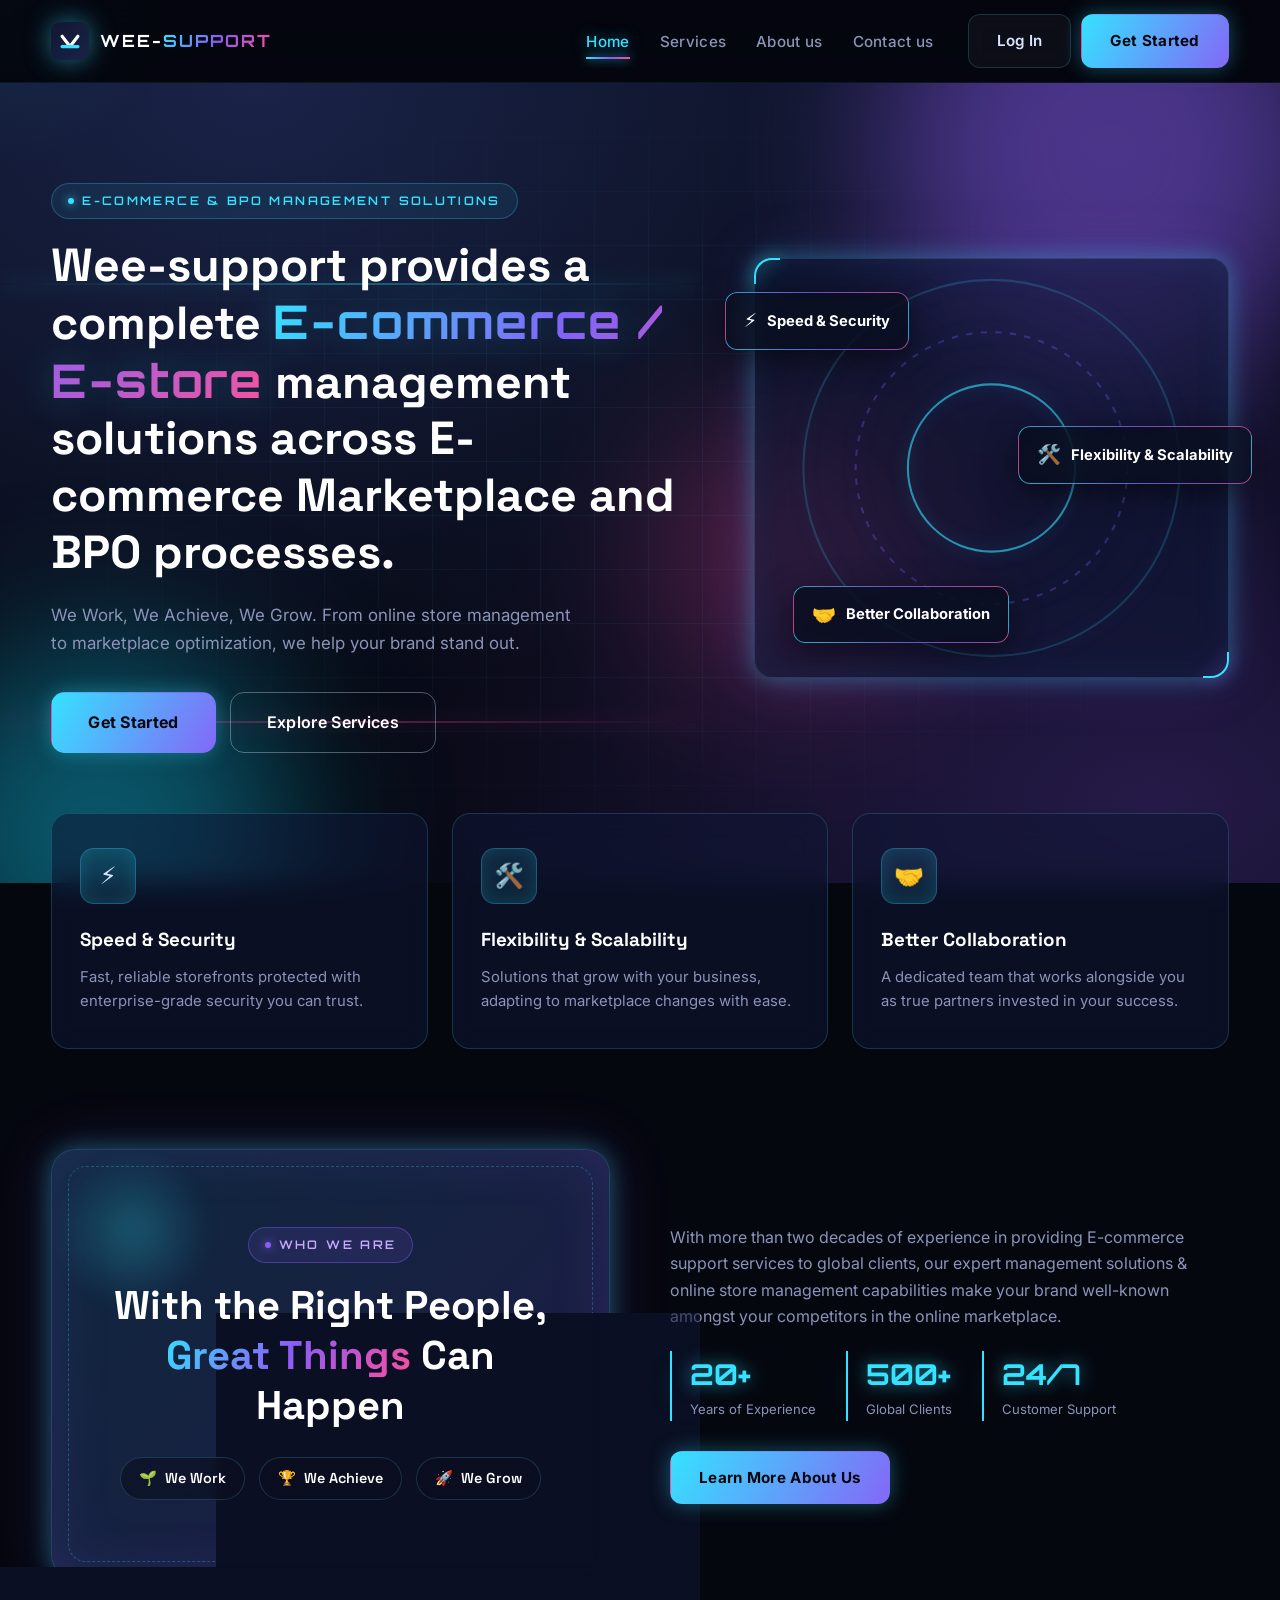
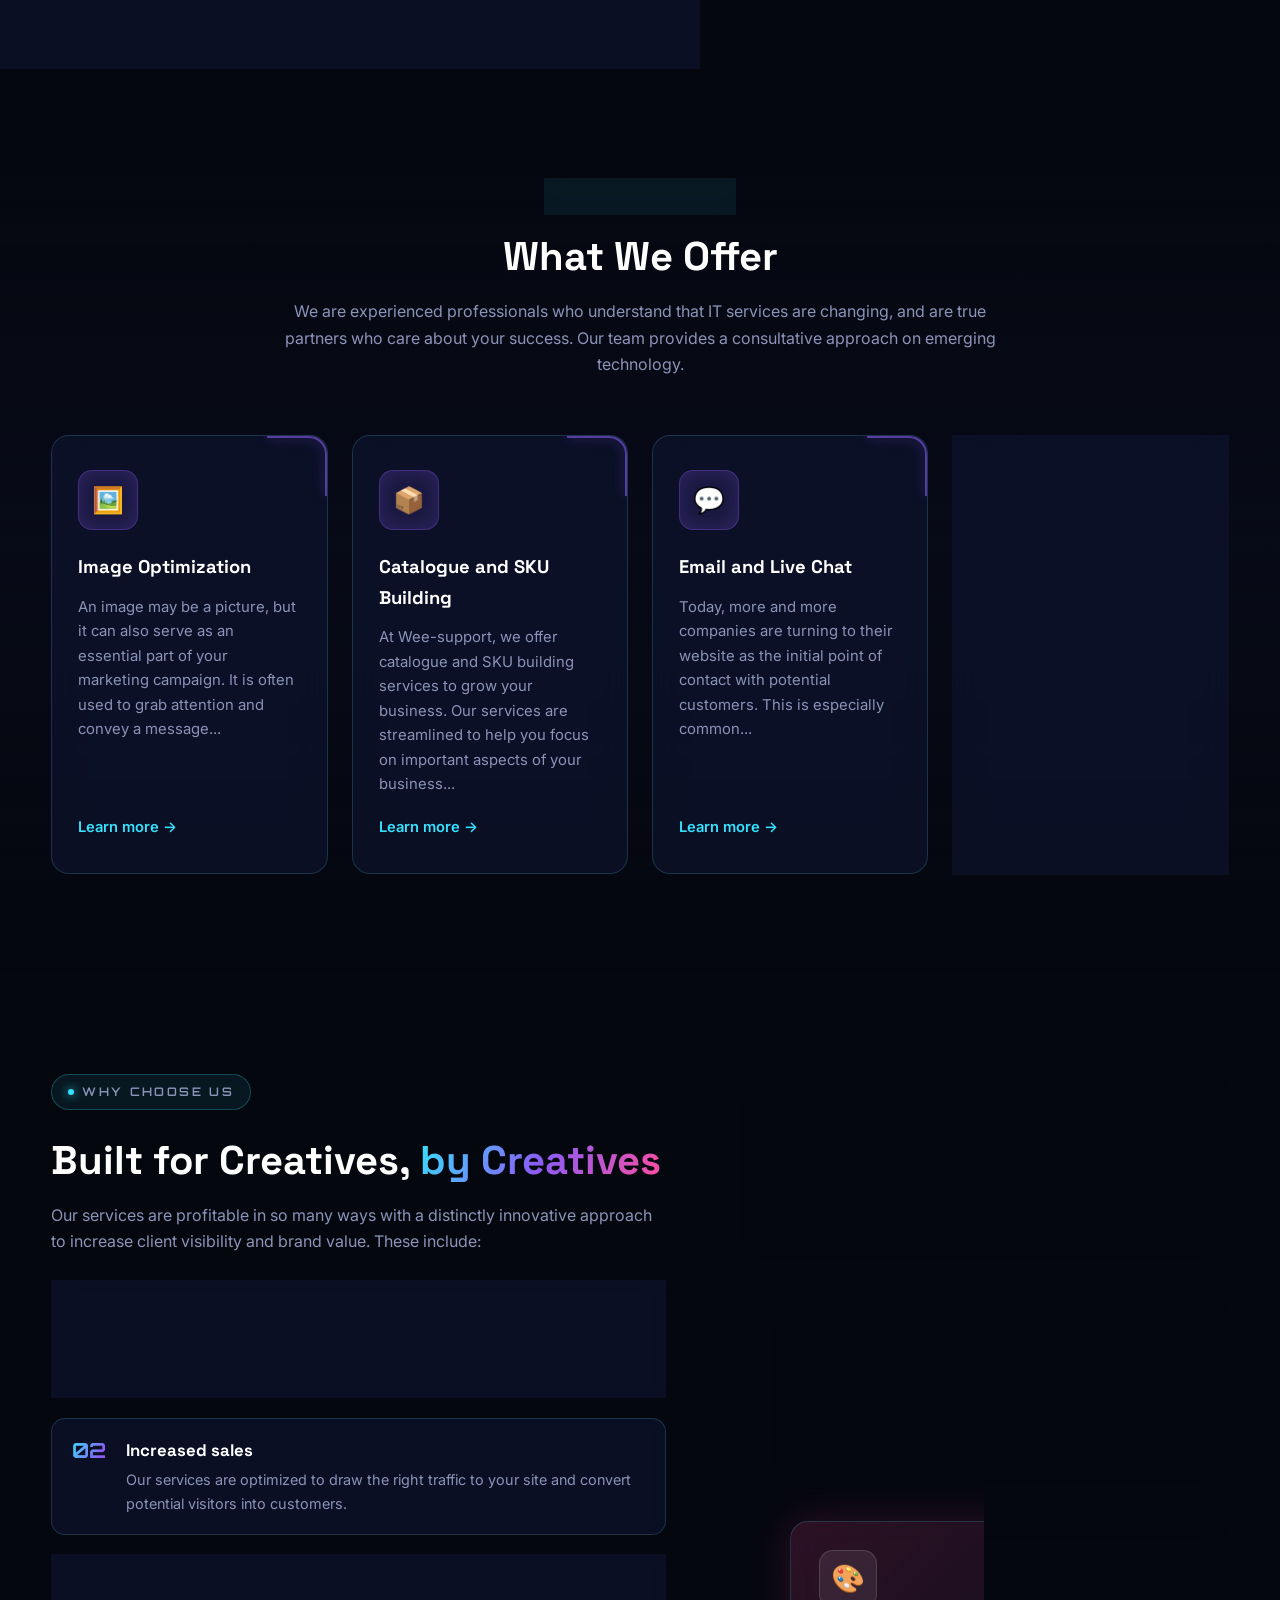
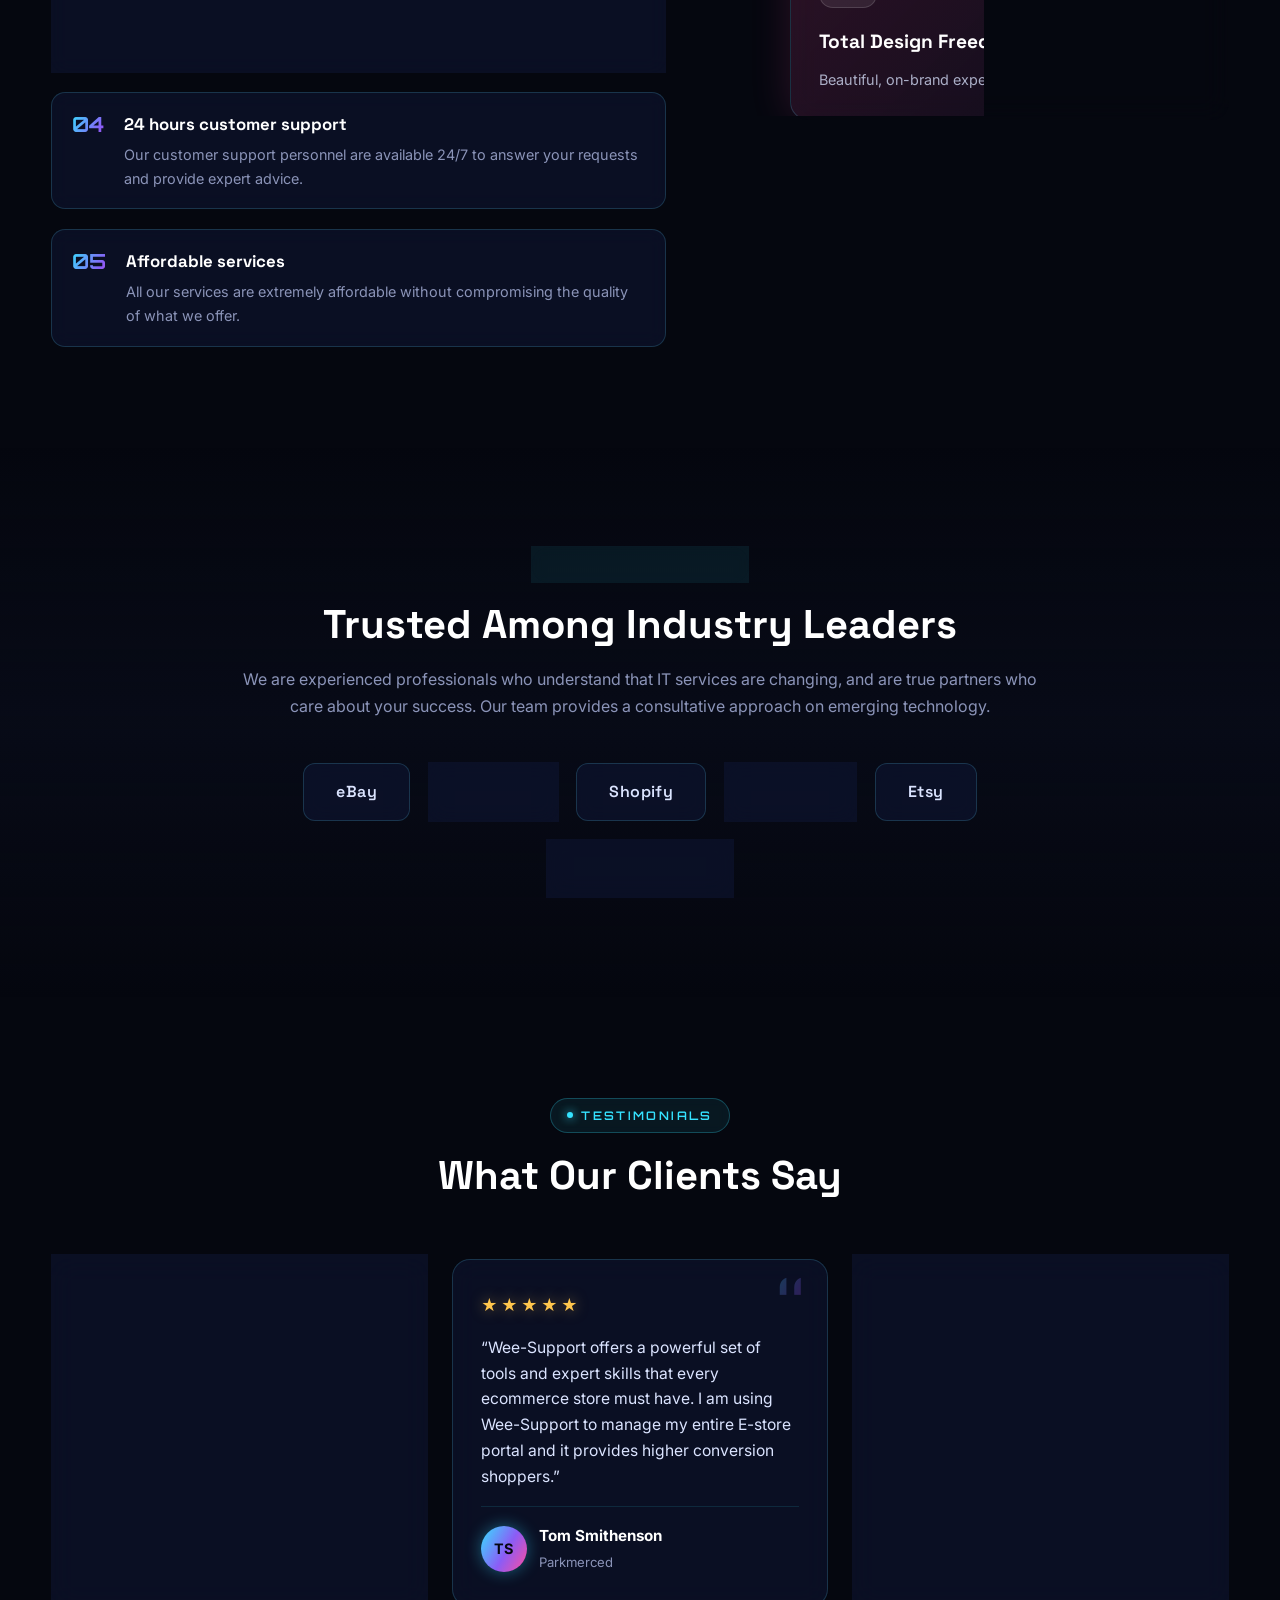
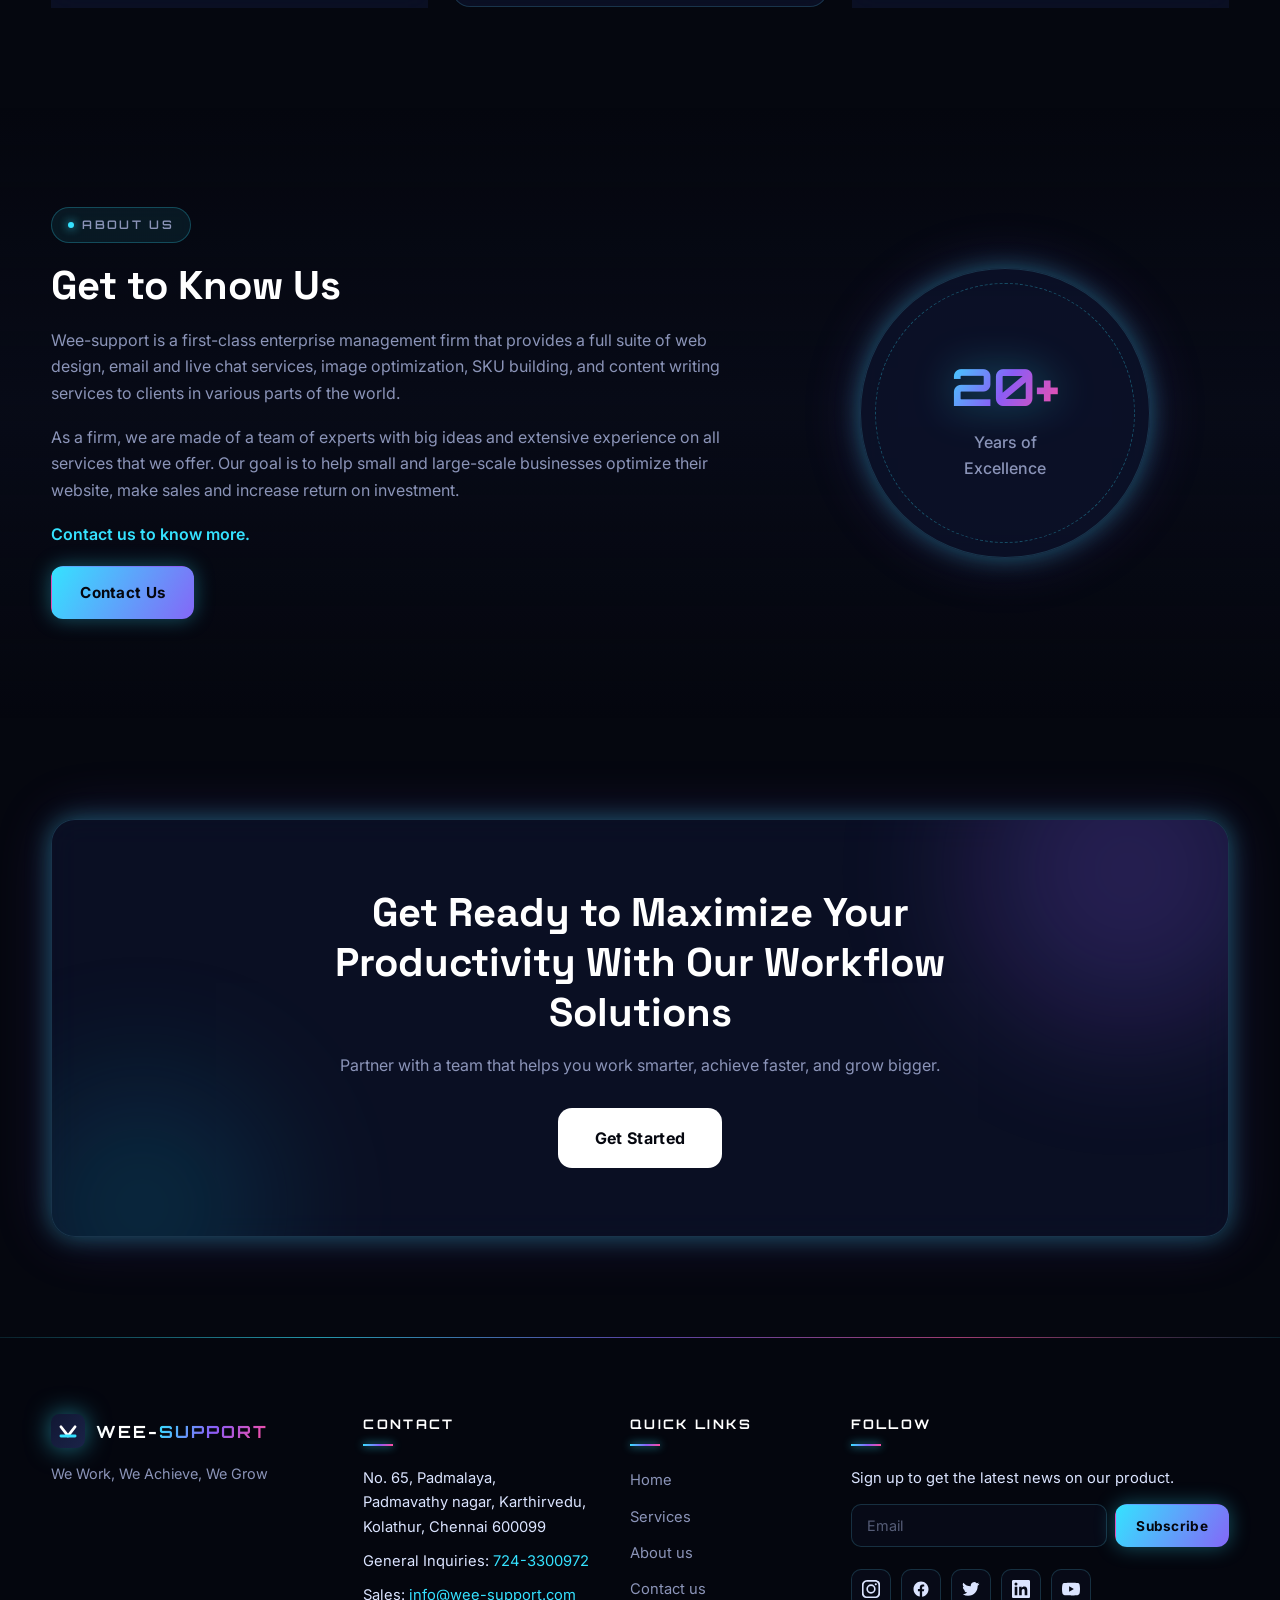
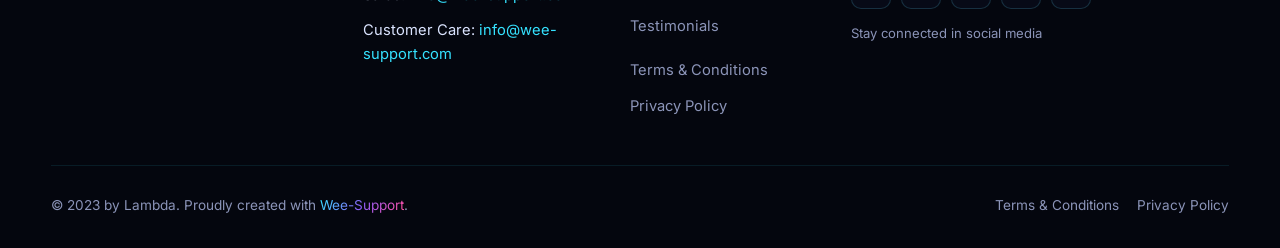
==== index.html @ b50bdb64 "feat: add futuristic WEE-SUPPORT website - Single-page site with hero, services, testimonials, and f" ====
<!DOCTYPE html>
<html lang="en">
<head>
  <meta charset="UTF-8">
  <meta name="viewport" content="width=device-width, initial-scale=1.0">
  <meta name="description" content="WEE-SUPPORT provides complete E-commerce and E-store management solutions across E-commerce Marketplace and BPO processes. We Work, We Achieve, We Grow.">
  <title>WEE-SUPPORT | We Work, We Achieve, We Grow</title>
  <link rel="preconnect" href="https://fonts.googleapis.com">
  <link rel="preconnect" href="https://fonts.gstatic.com" crossorigin>
  <link href="https://fonts.googleapis.com/css2?family=Inter:wght@400;500;600;700&family=Orbitron:wght@500;600;700;800&family=Space+Grotesk:wght@400;500;600;700&display=swap" rel="stylesheet">
  <link rel="stylesheet" href="css/styles.css">
</head>
<body>

  <!-- Skip to main content -->
  <a class="skip-link" href="#main-content">Skip to Main Content</a>

  <!-- Header -->
  <header class="header" id="header">
    <div class="container nav-wrap">
      <a href="#home" class="brand" aria-label="WEE-SUPPORT home">
        <svg class="brand-mark" width="38" height="38" viewBox="0 0 48 48" fill="none" xmlns="http://www.w3.org/2000/svg" aria-hidden="true">
          <rect width="48" height="48" rx="12" fill="url(#brandGrad)"/>
          <path d="M14 18l10 13 10-13" stroke="#ffffff" stroke-width="4" stroke-linecap="round" stroke-linejoin="round"/>
              <path d="M14 31h20" stroke="#35e2ff" stroke-width="4" stroke-linecap="round"/>
              <defs>
                <linearGradient id="brandGrad" x1="0" y1="0" x2="48" y2="48" gradientUnits="userSpaceOnUse">
                  <stop stop-color="#111733"/>
                  <stop offset="1" stop-color="#1a2348"/>
                </linearGradient>
              </defs>
        </svg>
        <span class="brand-text">WEE-<span>SUPPORT</span></span>
      </a>

      <nav class="nav" id="nav" aria-label="Primary">
        <ul class="nav-list">
          <li><a href="#home" class="nav-link active">Home</a></li>
          <li><a href="#services" class="nav-link">Services</a></li>
          <li><a href="#about" class="nav-link">About us</a></li>
          <li><a href="#contact" class="nav-link">Contact us</a></li>
        </ul>
        <div class="nav-cta">
          <a href="#" class="btn btn-ghost">Log In</a>
          <a href="#contact" class="btn btn-primary">Get Started</a>
        </div>
      </nav>

      <button class="nav-toggle" id="navToggle" aria-label="Open menu" aria-expanded="false" aria-controls="nav">
        <span></span><span></span><span></span>
      </button>
    </div>
  </header>

  <main id="main-content">

    <!-- Hero -->
    <section class="hero" id="home">
      <div class="hero-bg" aria-hidden="true">
        <div class="cyber-grid"></div>
        <span class="blob blob-1"></span>
        <span class="blob blob-2"></span>
        <span class="blob blob-3"></span>
        <span class="grid-glow grid-glow-1"></span>
        <span class="grid-glow grid-glow-2"></span>
      </div>
      <div class="container hero-inner">
        <div class="hero-copy">
          <p class="eyebrow">E-Commerce &amp; BPO Management Solutions</p>
          <h1 class="hero-title">
            Wee-support provides a complete
            <span class="accent">E-commerce / E-store</span> management solutions
            across E-commerce Marketplace and BPO processes.
          </h1>
          <p class="hero-sub">
            We Work, We Achieve, We Grow. From online store management to marketplace
            optimization, we help your brand stand out.
          </p>
          <div class="hero-actions">
            <a href="#contact" class="btn btn-primary btn-lg">Get Started</a>
            <a href="#services" class="btn btn-outline btn-lg">Explore Services</a>
          </div>
        </div>

        <div class="hero-card" aria-hidden="true">
          <div class="stat stat-1">
            <span class="stat-icon">⚡</span>
            <strong>Speed &amp; Security</strong>
          </div>
          <div class="stat stat-2">
            <span class="stat-icon">🛠️</span>
            <strong>Flexibility &amp; Scalability</strong>
          </div>
          <div class="stat stat-3">
            <span class="stat-icon">🤝</span>
            <strong>Better Collaboration</strong>
          </div>
          <svg class="hero-rings" viewBox="0 0 400 400" fill="none" xmlns="http://www.w3.org/2000/svg">
            <circle cx="200" cy="200" r="180" stroke="#35e2ff" stroke-opacity="0.18" stroke-width="2"/>
            <circle cx="200" cy="200" r="130" stroke="#8b5cf6" stroke-opacity="0.3" stroke-width="2" stroke-dasharray="6 8"/>
            <circle cx="200" cy="200" r="80" stroke="#35e2ff" stroke-opacity="0.6" stroke-width="2"/>
          </svg>
        </div>
      </div>
    </section>

    <!-- Features strip -->
    <section class="features" id="features">
      <div class="container features-grid">
        <article class="feature-card">
          <div class="feature-icon">⚡</div>
          <h3>Speed &amp; Security</h3>
          <p>Fast, reliable storefronts protected with enterprise-grade security you can trust.</p>
        </article>
        <article class="feature-card">
          <div class="feature-icon">🛠️</div>
          <h3>Flexibility &amp; Scalability</h3>
          <p>Solutions that grow with your business, adapting to marketplace changes with ease.</p>
        </article>
        <article class="feature-card">
          <div class="feature-icon">🤝</div>
          <h3>Better Collaboration</h3>
          <p>A dedicated team that works alongside you as true partners invested in your success.</p>
        </article>
      </div>
    </section>

    <!-- About / We Work -->
    <section class="about section" id="about">
      <div class="container about-inner">
        <div class="about-visual">
          <div class="about-shape"></div>
          <div class="about-tagline">
            <p class="eyebrow eyebrow-light">Who We Are</p>
            <h2>With the Right People, <span class="accent">Great Things</span> Can Happen</h2>
            <ul class="tag-list">
              <li><span>🌱</span> We Work</li>
              <li><span>🏆</span> We Achieve</li>
              <li><span>🚀</span> We Grow</li>
            </ul>
          </div>
        </div>
        <div class="about-copy">
          <p>
            With more than two decades of experience in providing E-commerce support services to
            global clients, our expert management solutions &amp; online store management
            capabilities make your brand well-known amongst your competitors in the online
            marketplace.
          </p>
          <div class="about-metrics">
            <div class="metric">
              <strong>20+</strong>
              <span>Years of Experience</span>
            </div>
            <div class="metric">
              <strong>500+</strong>
              <span>Global Clients</span>
            </div>
            <div class="metric">
              <strong>24/7</strong>
              <span>Customer Support</span>
            </div>
          </div>
          <a href="#services" class="btn btn-primary">Learn More About Us</a>
        </div>
      </div>
    </section>

    <!-- Services -->
    <section class="services section section-alt" id="services">
      <div class="container">
        <div class="section-head">
          <p class="eyebrow">Our Expertise</p>
          <h2>What We Offer</h2>
          <p class="section-sub">
            We are experienced professionals who understand that IT services are changing, and are
            true partners who care about your success. Our team provides a consultative approach on
            emerging technology.
          </p>
        </div>

        <div class="services-grid">
          <article class="service-card">
            <div class="service-icon">🖼️</div>
            <h3>Image Optimization</h3>
            <p>
              An image may be a picture, but it can also serve as an essential part of your
              marketing campaign. It is often used to grab attention and convey a message...
            </p>
            <a href="#contact" class="service-link">Learn more →</a>
          </article>

          <article class="service-card">
            <div class="service-icon">📦</div>
            <h3>Catalogue and SKU Building</h3>
            <p>
              At Wee-support, we offer catalogue and SKU building services to grow your business.
              Our services are streamlined to help you focus on important aspects of your business...
            </p>
            <a href="#contact" class="service-link">Learn more →</a>
          </article>

          <article class="service-card">
            <div class="service-icon">💬</div>
            <h3>Email and Live Chat</h3>
            <p>
              Today, more and more companies are turning to their website as the initial point of
              contact with potential customers. This is especially common...
            </p>
            <a href="#contact" class="service-link">Learn more →</a>
          </article>

          <article class="service-card">
            <div class="service-icon">📱</div>
            <h3>Mobile App Development</h3>
            <p>
              We are a leading Android/iOS app development company with a unique portfolio. Our team
              of experts uses the latest tools and technologies to build the industry-best mobile apps.
            </p>
            <a href="#contact" class="service-link">Learn more →</a>
          </article>
        </div>
      </div>
    </section>

    <!-- Creatives / benefits -->
    <section class="creatives section" id="benefits">
      <div class="container creatives-inner">
        <div class="creatives-copy">
          <p class="eyebrow">Why Choose Us</p>
          <h2>Built for Creatives, <span class="accent">by Creatives</span></h2>
          <p>
            Our services are profitable in so many ways with a distinctly innovative approach to
            increase client visibility and brand value. These include:
          </p>
          <ul class="benefit-list">
            <li>
              <span class="benefit-num">01</span>
              <div>
                <h4>Expert ideas</h4>
                <p>Our global team of experts works with you to deliver a scalable result that grows your business.</p>
              </div>
            </li>
            <li>
              <span class="benefit-num">02</span>
              <div>
                <h4>Increased sales</h4>
                <p>Our services are optimized to draw the right traffic to your site and convert potential visitors into customers.</p>
              </div>
            </li>
            <li>
              <span class="benefit-num">03</span>
              <div>
                <h4>Fast result</h4>
                <p>Our teams deliver fast results and excellent delivery just in time. You are assured of zero downtime.</p>
              </div>
            </li>
            <li>
              <span class="benefit-num">04</span>
              <div>
                <h4>24 hours customer support</h4>
                <p>Our customer support personnel are available 24/7 to answer your requests and provide expert advice.</p>
              </div>
            </li>
            <li>
              <span class="benefit-num">05</span>
              <div>
                <h4>Affordable services</h4>
                <p>All our services are extremely affordable without compromising the quality of what we offer.</p>
              </div>
            </li>
          </ul>
        </div>

        <div class="creatives-cards">
          <div class="mini-card mini-card-1">
            <span class="mini-icon">🧰</span>
            <h4>All-In-One Toolkit</h4>
            <p>Everything you need to run a successful store.</p>
          </div>
          <div class="mini-card mini-card-2">
            <span class="mini-icon">🔗</span>
            <h4>Integrated File Sharing</h4>
            <p>Seamless collaboration across your teams.</p>
          </div>
          <div class="mini-card mini-card-3">
            <span class="mini-icon">🎨</span>
            <h4>Total Design Freedom</h4>
            <p>Beautiful, on-brand experiences that convert.</p>
          </div>
        </div>
      </div>
    </section>

    <!-- Trusted -->
    <section class="trusted section section-alt">
      <div class="container trusted-inner">
        <p class="eyebrow">Our Credentials</p>
        <h2>Trusted Among Industry Leaders</h2>
        <p>
          We are experienced professionals who understand that IT services are changing, and are
          true partners who care about your success. Our team provides a consultative approach on
          emerging technology.
        </p>
        <div class="logo-strip" aria-label="Trusted by industry leaders">
          <span>eBay</span>
          <span>Amazon</span>
          <span>Shopify</span>
          <span>Walmart</span>
          <span>Etsy</span>
          <span>WooCommerce</span>
        </div>
      </div>
    </section>

    <!-- Testimonials -->
    <section class="testimonials section" id="testimonials">
      <div class="container">
        <div class="section-head">
          <p class="eyebrow">Testimonials</p>
          <h2>What Our Clients Say</h2>
        </div>
        <div class="testimonial-grid">
          <figure class="testimonial-card">
            <div class="stars" aria-label="5 out of 5 stars">★★★★★</div>
            <blockquote>
              “I didn't even know where to start as far as catalogues management and how to reach
              people. Wee-Support really made this part so easy and effective, thank you!”
            </blockquote>
            <figcaption>
              <span class="avatar">DM</span>
              <div>
                <strong>Deena Marcus</strong>
                <span>Mission Bay</span>
              </div>
            </figcaption>
          </figure>

          <figure class="testimonial-card">
            <div class="stars" aria-label="5 out of 5 stars">★★★★★</div>
            <blockquote>
              “Wee-Support offers a powerful set of tools and expert skills that every ecommerce
              store must have. I am using Wee-Support to manage my entire E-store portal and it
              provides higher conversion shoppers.”
            </blockquote>
            <figcaption>
              <span class="avatar">TS</span>
              <div>
                <strong>Tom Smithenson</strong>
                <span>Parkmerced</span>
              </div>
            </figcaption>
          </figure>

          <figure class="testimonial-card">
            <div class="stars" aria-label="5 out of 5 stars">★★★★★</div>
            <blockquote>
              “It's so easy to get started with Wee-Support. Their customer service team is super
              service minded and ready to help you with implementation.”
            </blockquote>
            <figcaption>
              <span class="avatar">TG</span>
              <div>
                <strong>Tilly Green</strong>
                <span>Hayes Valley</span>
              </div>
            </figcaption>
          </figure>
        </div>
      </div>
    </section>

    <!-- Get to know us -->
    <section class="know section section-alt" id="know">
      <div class="container know-inner">
        <div class="know-copy">
          <p class="eyebrow">About Us</p>
          <h2>Get to Know Us</h2>
          <p>
            Wee-support is a first-class enterprise management firm that provides a full suite of
            web design, email and live chat services, image optimization, SKU building, and content
            writing services to clients in various parts of the world.
          </p>
          <p>
            As a firm, we are made of a team of experts with big ideas and extensive experience on
            all services that we offer. Our goal is to help small and large-scale businesses
            optimize their website, make sales and increase return on investment.
          </p>
          <p class="cta-line">Contact us to know more.</p>
          <a href="#contact" class="btn btn-primary">Contact Us</a>
        </div>
        <div class="know-badge">
          <div class="know-ring">
            <strong>20+</strong>
            <span>Years of<br>Excellence</span>
          </div>
        </div>
      </div>
    </section>

    <!-- CTA -->
    <section class="cta section">
      <div class="container cta-box">
        <h2>Get Ready to Maximize Your Productivity With Our Workflow Solutions</h2>
        <p>Partner with a team that helps you work smarter, achieve faster, and grow bigger.</p>
        <a href="#contact" class="btn btn-light btn-lg">Get Started</a>
      </div>
    </section>

  </main>

  <!-- Footer -->
  <footer class="footer" id="contact">
    <div class="container">
      <div class="footer-top">
        <div class="footer-brand">
          <a href="#home" class="brand brand-footer" aria-label="WEE-SUPPORT home">
            <svg class="brand-mark" width="34" height="34" viewBox="0 0 48 48" fill="none" xmlns="http://www.w3.org/2000/svg" aria-hidden="true">
              <rect width="48" height="48" rx="12" fill="url(#brandGradF)"/>
              <path d="M14 18l10 13 10-13" stroke="#ffffff" stroke-width="4" stroke-linecap="round" stroke-linejoin="round"/>
              <path d="M14 31h20" stroke="#35e2ff" stroke-width="4" stroke-linecap="round"/>
              <defs>
                <linearGradient id="brandGradF" x1="0" y1="0" x2="48" y2="48" gradientUnits="userSpaceOnUse">
                  <stop stop-color="#111733"/>
                  <stop offset="1" stop-color="#1a2348"/>
                </linearGradient>
              </defs>
            </svg>
            <span class="brand-text">WEE-<span>SUPPORT</span></span>
          </a>
          <p class="footer-tagline">We Work, We Achieve, We Grow</p>
        </div>

        <div class="footer-col">
          <h4>Contact</h4>
          <address>
            <p>No. 65, Padmalaya,<br>Padmavathy nagar, Karthirvedu,<br>Kolathur, Chennai 600099</p>
            <p>General Inquiries: <a href="tel:+917243300972">724-3300972</a></p>
            <p>Sales: <a href="mailto:info@wee-support.com">info@wee-support.com</a></p>
            <p>Customer Care: <a href="mailto:info@wee-support.com">info@wee-support.com</a></p>
          </address>
        </div>

        <div class="footer-col">
          <h4>Quick Links</h4>
          <ul class="footer-links">
            <li><a href="#home">Home</a></li>
            <li><a href="#services">Services</a></li>
            <li><a href="#about">About us</a></li>
            <li><a href="#contact">Contact us</a></li>
            <li><a href="#testimonials">Testimonials</a></li>
          </ul>
          <ul class="footer-links footer-links-second">
            <li><a href="#">Terms &amp; Conditions</a></li>
            <li><a href="#">Privacy Policy</a></li>
          </ul>
        </div>

        <div class="footer-col footer-newsletter">
          <h4>Follow</h4>
          <p class="newsletter-title">Sign up to get the latest news on our product.</p>
          <form class="newsletter-form" id="newsletterForm">
            <label class="sr-only" for="newsletterEmail">Email address</label>
            <input type="email" id="newsletterEmail" name="email" placeholder="Email" required>
            <button type="submit" class="btn btn-primary btn-sm">Subscribe</button>
          </form>
          <div class="socials">
            <a href="#" aria-label="Instagram">
              <svg viewBox="0 0 24 24" width="18" height="18" fill="currentColor" aria-hidden="true"><path d="M12 2.2c3.2 0 3.6 0 4.9.1 1.2.1 1.8.2 2.2.4.6.2 1 .5 1.4.9.4.4.7.8.9 1.4.2.4.4 1 .4 2.2.1 1.3.1 1.7.1 4.9s0 3.6-.1 4.9c-.1 1.2-.2 1.8-.4 2.2-.2.6-.5 1-.9 1.4-.4.4-.8.7-1.4.9-.4.2-1 .4-2.2.4-1.3.1-1.7.1-4.9.1s-3.6 0-4.9-.1c-1.2-.1-1.8-.2-2.2-.4-.6-.2-1-.5-1.4-.9-.4-.4-.7-.8-.9-1.4-.2-.4-.4-1-.4-2.2-.1-1.3-.1-1.7-.1-4.9s0-3.6.1-4.9c.1-1.2.2-1.8.4-2.2.2-.6.5-1 .9-1.4.4-.4.8-.7 1.4-.9.4-.2 1-.4 2.2-.4 1.3-.1 1.7-.1 4.9-.1M12 0C8.7 0 8.3 0 7 .1 5.7.2 4.8.4 4 .7c-.9.3-1.6.8-2.3 1.5C1 2.9.5 3.6.2 4.5c-.3.8-.5 1.7-.6 3C-.5 8.3-.5 8.7-.5 12s0 3.7.1 5c.1 1.3.3 2.2.6 3 .3.9.8 1.6 1.5 2.3.7.7 1.4 1.2 2.3 1.5.8.3 1.7.5 3 .6 1.3.1 1.7.1 5 .1s3.7 0 5-.1c1.3-.1 2.2-.3 3-.6.9-.3 1.6-.8 2.3-1.5.7-.7 1.2-1.4 1.5-2.3.3-.8.5-1.7.6-3 .1-1.3.1-1.7.1-5s0-3.7-.1-5c-.1-1.3-.3-2.2-.6-3-.3-.9-.8-1.6-1.5-2.3C21.1 1 20.4.5 19.5.2c-.8-.3-1.7-.5-3-.6C15.3-.1 14.9 0 12 0zm0 5.8a6.2 6.2 0 1 0 0 12.4 6.2 6.2 0 0 0 0-12.4zM12 16a4 4 0 1 1 0-8 4 4 0 0 1 0 8zm6.4-11.8a1.4 1.4 0 1 0 0 2.9 1.4 1.4 0 0 0 0-2.9z"/></svg>
            </a>
            <a href="#" aria-label="Facebook">
              <svg viewBox="0 0 24 24" width="18" height="18" fill="currentColor" aria-hidden="true"><path d="M22 12.1C22 6.4 17.5 1.9 12 1.9S2 6.4 2 12.1c0 5.1 3.7 9.3 8.4 10v-7.1H7.9v-2.9h2.5V10c0-2.5 1.5-3.9 3.7-3.9 1.1 0 2.2.2 2.2.2v2.4h-1.2c-1.2 0-1.6.8-1.6 1.6v1.9h2.8l-.5 2.9h-2.3v7.1c4.8-.7 8.5-4.9 8.5-10z"/></svg>
            </a>
            <a href="#" aria-label="Twitter">
              <svg viewBox="0 0 24 24" width="18" height="18" fill="currentColor" aria-hidden="true"><path d="M23 4.9c-.8.4-1.7.6-2.6.8a4.5 4.5 0 0 0 2-2.5c-.9.5-1.8.9-2.9 1.1a4.5 4.5 0 0 0-7.7 4.1A12.8 12.8 0 0 1 1.8 3.7a4.5 4.5 0 0 0 1.4 6 4.5 4.5 0 0 1-2-.6v.1a4.5 4.5 0 0 0 3.6 4.4 4.5 4.5 0 0 1-2 .1 4.5 4.5 0 0 0 4.2 3.1A9 9 0 0 1 1.2 19a12.7 12.7 0 0 0 6.9 2c8.3 0 12.8-6.8 12.8-12.8v-.6c.9-.6 1.6-1.4 2.1-2.3z"/></svg>
            </a>
            <a href="#" aria-label="LinkedIn">
              <svg viewBox="0 0 24 24" width="18" height="18" fill="currentColor" aria-hidden="true"><path d="M20.4 20.4h-3.5v-5.5c0-1.3 0-3-1.8-3s-2.1 1.4-2.1 2.9v5.6H9.5V9h3.4v1.6h.1c.5-.9 1.6-1.8 3.3-1.8 3.5 0 4.1 2.3 4.1 5.3v6.3zM5.3 7.4a2 2 0 1 1 0-4 2 2 0 0 1 0 4zM7.1 20.4H3.6V9h3.5v11.4zM22.2 0H1.8C.8 0 0 .8 0 1.8v20.4c0 1 .8 1.8 1.8 1.8h20.4c1 0 1.8-.8 1.8-1.8V1.8c0-1-.8-1.8-1.8-1.8z"/></svg>
            </a>
            <a href="#" aria-label="YouTube">
              <svg viewBox="0 0 24 24" width="18" height="18" fill="currentColor" aria-hidden="true"><path d="M23.5 6.2a3 3 0 0 0-2.1-2.1C19.5 3.5 12 3.5 12 3.5s-7.5 0-9.4.6A3 3 0 0 0 .5 6.2 31.3 31.3 0 0 0 0 12c0 1.9.2 3.9.5 5.8a3 3 0 0 0 2.1 2.1c1.9.6 9.4.6 9.4.6s7.5 0 9.4-.6a3 3 0 0 0 2.1-2.1c.3-1.9.5-3.9.5-5.8s-.2-3.9-.5-5.8zM9.5 15.6V8.4l6.3 3.6-6.3 3.6z"/></svg>
            </a>
          </div>
          <p class="social-note">Stay connected in social media</p>
        </div>
      </div>

      <div class="footer-bottom">
        <p>© 2023 by Lambda. Proudly created with <span>Wee-Support</span>.</p>
        <ul class="legal">
          <li><a href="#">Terms &amp; Conditions</a></li>
          <li><a href="#">Privacy Policy</a></li>
        </ul>
      </div>
    </div>
  </footer>

  <script src="js/main.js"></script>
</body>
</html>
---- css/styles.css ----
:root {
  --bg-900: #05070f;
  --bg-800: #0a0e1e;
  --bg-700: #111733;
  --bg-600: #1a2348;
  --glass: rgba(16, 23, 53, 0.55);
  --glass-border: rgba(96, 220, 255, 0.18);
  --cyan: #35e2ff;
  --cyan-dim: #0ea5c4;
  --violet: #8b5cf6;
  --magenta: #ff4d9e;
  --gold: #ffc64d;
  --text: #dbe4ff;
  --muted: #8b94b8;
  --white: #ffffff;
  --radius: 18px;
  --font-body: "Inter", system-ui, sans-serif;
  --font-display: "Space Grotesk", "Inter", sans-serif;
  --font-tech: "Orbitron", "Space Grotesk", sans-serif;
  --grad-neon: linear-gradient(120deg, var(--cyan) 0%, var(--violet) 55%, var(--magenta) 100%);
  --grad-text: linear-gradient(120deg, var(--cyan), var(--violet), var(--magenta));
  --shadow-glow: 0 0 24px rgba(53, 226, 255, 0.35), 0 0 60px rgba(139, 92, 246, 0.18);
}

*,
*::before,
*::after {
  box-sizing: border-box;
  margin: 0;
  padding: 0;
}

html {
  scroll-behavior: smooth;
  scroll-padding-top: 90px;
}

body {
  font-family: var(--font-body);
  color: var(--text);
  line-height: 1.65;
  background: var(--bg-900);
  overflow-x: hidden;
}

body::before {
  content: "";
  position: fixed;
  inset: 0;
  background-image: radial-gradient(rgba(53, 226, 255, 0.06) 1px, transparent 1px);
  background-size: 34px 34px;
  pointer-events: none;
  z-index: 0;
}

img {
  max-width: 100%;
  display: block;
}

a {
  color: inherit;
  text-decoration: none;
}

ul {
  list-style: none;
}

.container {
  width: min(1180px, 92%);
  margin-inline: auto;
  position: relative;
  z-index: 1;
}

.sr-only {
  position: absolute;
  width: 1px;
  height: 1px;
  padding: 0;
  margin: -1px;
  overflow: hidden;
  clip: rect(0 0 0 0);
  white-space: nowrap;
  border: 0;
}

::selection {
  background: var(--cyan);
  color: var(--bg-900);
}

/* Scrollbar */
::-webkit-scrollbar {
  width: 10px;
}

::-webkit-scrollbar-track {
  background: var(--bg-900);
}

::-webkit-scrollbar-thumb {
  background: linear-gradient(var(--cyan-dim), var(--violet));
  border-radius: 8px;
}

/* Skip link */
.skip-link {
  position: fixed;
  top: -100px;
  left: 16px;
  z-index: 2000;
  background: rgba(10, 14, 30, 0.95);
  border: 1px solid var(--cyan);
  color: var(--cyan);
  padding: 10px 20px;
  border-radius: 8px;
  font-weight: 600;
  transition: top 0.2s ease;
}

.skip-link:focus {
  top: 16px;
  box-shadow: var(--shadow-glow);
}

/* Buttons */
.btn {
  position: relative;
  display: inline-flex;
  align-items: center;
  justify-content: center;
  gap: 8px;
  font-weight: 600;
  font-family: var(--font-body);
  font-size: 0.95rem;
  padding: 13px 28px;
  border-radius: 12px;
  border: 1px solid transparent;
  cursor: pointer;
  transition: all 0.3s cubic-bezier(0.22, 1, 0.36, 1);
  overflow: hidden;
  letter-spacing: 0.02em;
}

.btn::before {
  content: "";
  position: absolute;
  inset: 0;
  background: linear-gradient(120deg, rgba(255, 255, 255, 0.25), transparent 40%);
  transform: translateX(-110%);
  transition: transform 0.5s ease;
}

.btn:hover::before {
  transform: translateX(110%);
}

.btn-primary {
  background: var(--grad-neon);
  background-size: 200% 200%;
  color: var(--bg-900);
  font-weight: 700;
  box-shadow: 0 0 20px rgba(53, 226, 255, 0.35);
  animation: gradShift 6s ease infinite;
}

.btn-primary:hover {
  transform: translateY(-3px);
  box-shadow: 0 0 36px rgba(139, 92, 246, 0.6);
}

@keyframes gradShift {
  0%, 100% { background-position: 0% 50%; }
  50% { background-position: 100% 50%; }
}

.btn-ghost {
  background: rgba(255, 255, 255, 0.04);
  color: var(--text);
  border-color: var(--glass-border);
  backdrop-filter: blur(8px);
}

.btn-ghost:hover {
  border-color: var(--cyan);
  color: var(--cyan);
  box-shadow: 0 0 20px rgba(53, 226, 255, 0.25);
}

.btn-outline {
  background: transparent;
  color: var(--white);
  border-color: rgba(219, 228, 255, 0.35);
}

.btn-outline:hover {
  border-color: var(--violet);
  box-shadow: 0 0 24px rgba(139, 92, 246, 0.5);
  transform: translateY(-3px);
}

.btn-light {
  background: var(--white);
  color: var(--bg-900);
  font-weight: 700;
}

.btn-light:hover {
  transform: translateY(-3px);
  box-shadow: 0 0 34px rgba(255, 255, 255, 0.45);
}

.btn-lg {
  padding: 16px 36px;
  font-size: 1rem;
  border-radius: 14px;
}

.btn-sm {
  padding: 11px 20px;
  font-size: 0.85rem;
}

/* Eyebrow */
.eyebrow {
  display: inline-flex;
  align-items: center;
  gap: 8px;
  text-transform: uppercase;
  letter-spacing: 0.2em;
  font-weight: 600;
  font-size: 0.74rem;
  font-family: var(--font-tech);
  color: var(--cyan);
  background: rgba(53, 226, 255, 0.08);
  border: 1px solid rgba(53, 226, 255, 0.25);
  padding: 7px 16px;
  border-radius: 999px;
  margin-bottom: 18px;
  backdrop-filter: blur(6px);
}

.eyebrow::before {
  content: "";
  width: 6px;
  height: 6px;
  border-radius: 50%;
  background: var(--cyan);
  box-shadow: 0 0 10px var(--cyan);
  animation: pulse 1.6s ease-in-out infinite;
}

@keyframes pulse {
  0%, 100% { opacity: 1; }
  50% { opacity: 0.35; }
}

.eyebrow-light {
  background: rgba(139, 92, 246, 0.12);
  border-color: rgba(139, 92, 246, 0.4);
  color: #c9a8ff;
}

.eyebrow-light::before {
  background: var(--violet);
  box-shadow: 0 0 10px var(--violet);
}

/* Header */
.header {
  position: sticky;
  top: 0;
  z-index: 1000;
  background: rgba(5, 7, 15, 0.7);
  backdrop-filter: blur(18px);
  border-bottom: 1px solid rgba(53, 226, 255, 0.08);
  transition: all 0.3s ease;
}

.header.scrolled {
  background: rgba(5, 7, 15, 0.88);
  border-bottom-color: rgba(53, 226, 255, 0.22);
  box-shadow: 0 10px 40px -20px rgba(0, 0, 0, 0.8);
}

.nav-wrap {
  display: flex;
  align-items: center;
  justify-content: space-between;
  height: 82px;
}

.brand {
  display: flex;
  align-items: center;
  gap: 11px;
}

.brand-mark {
  flex-shrink: 0;
  filter: drop-shadow(0 0 12px rgba(53, 226, 255, 0.5));
  animation: markGlow 4s ease-in-out infinite;
}

@keyframes markGlow {
  0%, 100% { filter: drop-shadow(0 0 8px rgba(53, 226, 255, 0.4)); }
  50% { filter: drop-shadow(0 0 18px rgba(139, 92, 246, 0.7)); }
}

.brand-text {
  font-family: var(--font-tech);
  font-weight: 700;
  font-size: 1.05rem;
  letter-spacing: 0.12em;
  color: var(--white);
}

.brand-text span {
  background: var(--grad-text);
  -webkit-background-clip: text;
  background-clip: text;
  color: transparent;
}

.nav {
  display: flex;
  align-items: center;
  gap: 34px;
}

.nav-list {
  display: flex;
  gap: 30px;
}

.nav-link {
  font-weight: 500;
  font-size: 0.95rem;
  color: var(--muted);
  position: relative;
  padding: 6px 0;
  transition: color 0.2s ease;
  letter-spacing: 0.02em;
}

.nav-link::after {
  content: "";
  position: absolute;
  left: 0;
  bottom: -2px;
  width: 0;
  height: 2px;
  background: var(--grad-neon);
  box-shadow: 0 0 10px var(--cyan);
  transition: width 0.25s ease;
}

.nav-link:hover,
.nav-link.active {
  color: var(--cyan);
  text-shadow: 0 0 14px rgba(53, 226, 255, 0.5);
}

.nav-link:hover::after,
.nav-link.active::after {
  width: 100%;
}

.nav-cta {
  display: flex;
  gap: 10px;
}

.nav-toggle {
  display: none;
  flex-direction: column;
  gap: 5px;
  background: none;
  border: 0;
  cursor: pointer;
  padding: 6px;
}

.nav-toggle span {
  width: 26px;
  height: 2.5px;
  background: var(--cyan);
  border-radius: 2px;
  transition: all 0.25s ease;
  box-shadow: 0 0 8px rgba(53, 226, 255, 0.6);
}

/* Hero */
.hero {
  position: relative;
  background: radial-gradient(ellipse at 20% 0%, #1a2348 0%, transparent 55%),
    radial-gradient(ellipse at 90% 90%, #251a48 0%, transparent 50%),
    linear-gradient(180deg, var(--bg-800) 0%, var(--bg-900) 100%);
  color: var(--white);
  padding: 100px 0 130px;
  overflow: hidden;
}

.hero-bg {
  position: absolute;
  inset: 0;
  pointer-events: none;
}

.cyber-grid {
  position: absolute;
  inset: 0;
  background-image:
    linear-gradient(rgba(53, 226, 255, 0.05) 1px, transparent 1px),
    linear-gradient(90deg, rgba(53, 226, 255, 0.05) 1px, transparent 1px);
  background-size: 54px 54px;
  mask-image: radial-gradient(ellipse at center, black 30%, transparent 75%);
  animation: gridMove 16s linear infinite;
}

@keyframes gridMove {
  from { background-position: 0 0; }
  to { background-position: 54px 54px; }
}

.blob {
  position: absolute;
  border-radius: 50%;
  filter: blur(80px);
  opacity: 0.5;
}

.blob-1 {
  width: 460px;
  height: 460px;
  background: var(--violet);
  top: -160px;
  right: -60px;
  animation: blobFloat 10s ease-in-out infinite;
}

.blob-2 {
  width: 380px;
  height: 380px;
  background: var(--cyan-dim);
  bottom: -140px;
  left: -90px;
  animation: blobFloat 12s ease-in-out infinite reverse;
}

.blob-3 {
  width: 260px;
  height: 260px;
  background: var(--magenta);
  top: 42%;
  right: 28%;
  opacity: 0.3;
  animation: blobFloat 14s ease-in-out infinite 2s;
}

@keyframes blobFloat {
  0%, 100% { transform: translate(0, 0) scale(1); }
  50% { transform: translate(30px, -30px) scale(1.1); }
}

.grid-glow {
  position: absolute;
  width: 700px;
  height: 2px;
  background: linear-gradient(90deg, transparent, var(--cyan), transparent);
  opacity: 0.35;
  box-shadow: 0 0 20px var(--cyan);
  animation: lineSweep 7s linear infinite;
}

.grid-glow-1 {
  top: 25%;
}

.grid-glow-2 {
  bottom: 20%;
  background: linear-gradient(90deg, transparent, var(--magenta), transparent);
  box-shadow: 0 0 20px var(--magenta);
  animation-delay: 3.5s;
  animation-direction: reverse;
}

@keyframes lineSweep {
  from { transform: translateX(-110%); }
  to { transform: translateX(110%); }
}

.hero-inner {
  position: relative;
  display: grid;
  grid-template-columns: 1.15fr 0.85fr;
  gap: 60px;
  align-items: center;
}

.hero-title {
  font-family: var(--font-display);
  font-size: clamp(1.9rem, 4vw, 2.9rem);
  font-weight: 700;
  line-height: 1.22;
  margin-bottom: 22px;
  color: var(--white);
}

.hero-title .accent {
  background: var(--grad-text);
  -webkit-background-clip: text;
  background-clip: text;
  color: transparent;
  font-family: var(--font-tech);
  letter-spacing: 0.04em;
  text-shadow: 0 0 40px rgba(53, 226, 255, 0.3);
}

.hero-sub {
  font-size: 1.06rem;
  color: var(--muted);
  max-width: 540px;
  margin-bottom: 34px;
}

.hero-actions {
  display: flex;
  gap: 14px;
  flex-wrap: wrap;
}

.hero-card {
  position: relative;
  height: 420px;
  border-radius: var(--radius);
  background: var(--glass);
  border: 1px solid var(--glass-border);
  backdrop-filter: blur(14px);
  box-shadow: inset 0 0 40px rgba(53, 226, 255, 0.06), var(--shadow-glow);
}

.hero-card::before,
.hero-card::after {
  content: "";
  position: absolute;
  width: 26px;
  height: 26px;
  border-color: var(--cyan);
  border-style: solid;
}

.hero-card::before {
  top: -1px;
  left: -1px;
  border-width: 2px 0 0 2px;
  border-radius: 18px 0 0 0;
  filter: drop-shadow(0 0 8px var(--cyan));
}

.hero-card::after {
  bottom: -1px;
  right: -1px;
  border-width: 0 2px 2px 0;
  border-radius: 0 0 18px 0;
  filter: drop-shadow(0 0 8px var(--violet));
}

.hero-rings {
  position: absolute;
  inset: 0;
  width: 100%;
  height: 100%;
  filter: drop-shadow(0 0 8px rgba(53, 226, 255, 0.5));
  animation: spinSlow 40s linear infinite;
}

@keyframes spinSlow {
  from { transform: rotate(0deg); }
  to { transform: rotate(360deg); }
}

.stat {
  position: absolute;
  display: flex;
  align-items: center;
  gap: 10px;
  background: rgba(10, 14, 30, 0.75);
  border: 1px solid var(--glass-border);
  backdrop-filter: blur(12px);
  padding: 12px 18px;
  border-radius: 12px;
  font-weight: 600;
  font-size: 0.92rem;
  color: var(--white);
  z-index: 2;
  box-shadow: 0 8px 30px rgba(0, 0, 0, 0.5);
}

.stat::after {
  content: "";
  position: absolute;
  inset: -1px;
  border-radius: 12px;
  border: 1px solid transparent;
  background: var(--grad-neon);
  -webkit-mask: linear-gradient(#fff 0 0) content-box, linear-gradient(#fff 0 0);
  -webkit-mask-composite: xor;
  mask-composite: exclude;
  opacity: 0.7;
}

.stat-icon {
  font-size: 1.2rem;
}

.stat-1 {
  top: 8%;
  left: -30px;
  animation: float 6s ease-in-out infinite;
}

.stat-2 {
  top: 40%;
  right: -24px;
  animation: float 7s ease-in-out infinite 0.8s;
}

.stat-3 {
  bottom: 8%;
  left: 8%;
  animation: float 8s ease-in-out infinite 1.6s;
}

@keyframes float {
  0%, 100% { transform: translateY(0); }
  50% { transform: translateY(-14px); }
}

/* Features strip */
.features {
  position: relative;
  z-index: 5;
  margin-top: -70px;
}

.features-grid {
  display: grid;
  grid-template-columns: repeat(3, 1fr);
  gap: 24px;
}

.feature-card {
  position: relative;
  background: var(--glass);
  border-radius: var(--radius);
  padding: 34px 28px;
  border: 1px solid var(--glass-border);
  backdrop-filter: blur(14px);
  overflow: hidden;
  transition: all 0.3s cubic-bezier(0.22, 1, 0.36, 1);
}

.feature-card::before {
  content: "";
  position: absolute;
  inset: 0;
  background: linear-gradient(160deg, rgba(53, 226, 255, 0.1), transparent 45%, rgba(139, 92, 246, 0.08));
  opacity: 0;
  transition: opacity 0.3s ease;
}

.feature-card::after {
  content: "";
  position: absolute;
  top: 0;
  left: 0;
  right: 0;
  height: 2px;
  background: var(--grad-neon);
  transform: scaleX(0);
  transform-origin: left;
  transition: transform 0.4s ease;
  box-shadow: 0 0 14px var(--cyan);
}

.feature-card:hover::before {
  opacity: 1;
}

.feature-card:hover::after {
  transform: scaleX(1);
}

.feature-card:hover {
  transform: translateY(-8px);
  border-color: rgba(53, 226, 255, 0.4);
  box-shadow: var(--shadow-glow);
}

.feature-icon {
  position: relative;
  width: 56px;
  height: 56px;
  display: grid;
  place-items: center;
  font-size: 1.5rem;
  background: rgba(53, 226, 255, 0.1);
  border: 1px solid rgba(53, 226, 255, 0.3);
  border-radius: 14px;
  margin-bottom: 20px;
  box-shadow: inset 0 0 18px rgba(53, 226, 255, 0.15);
}

.feature-card h3 {
  position: relative;
  font-family: var(--font-display);
  font-size: 1.18rem;
  color: var(--white);
  margin-bottom: 10px;
}

.feature-card p {
  position: relative;
  color: var(--muted);
  font-size: 0.93rem;
}

/* Section base */
.section {
  position: relative;
  padding: 100px 0;
}

.section-alt {
  background: linear-gradient(180deg, transparent, rgba(10, 14, 30, 0.55), transparent);
}

.section-head {
  text-align: center;
  max-width: 720px;
  margin: 0 auto 58px;
}

.section-head h2,
.about-tagline h2,
.creatives-copy h2,
.trusted h2,
.know-copy h2,
.cta-box h2 {
  font-family: var(--font-display);
  font-size: clamp(1.7rem, 3.4vw, 2.5rem);
  color: var(--white);
  line-height: 1.25;
  margin-bottom: 16px;
}

.section-head .section-sub {
  color: var(--muted);
}

.accent {
  background: var(--grad-text);
  -webkit-background-clip: text;
  background-clip: text;
  color: transparent;
}

/* About */
.about-inner {
  display: grid;
  grid-template-columns: 1fr 1fr;
  gap: 60px;
  align-items: center;
}

.about-visual {
  position: relative;
}

.about-shape {
  width: 100%;
  height: 430px;
  border-radius: 24px;
  background:
    linear-gradient(135deg, rgba(53, 226, 255, 0.12), rgba(139, 92, 246, 0.16)),
    var(--glass);
  border: 1px solid var(--glass-border);
  position: relative;
  backdrop-filter: blur(12px);
  box-shadow: inset 0 0 60px rgba(139, 92, 246, 0.15), var(--shadow-glow);
  overflow: hidden;
}

.about-shape::before {
  content: "";
  position: absolute;
  inset: 16px;
  border: 1.5px dashed rgba(53, 226, 255, 0.25);
  border-radius: 18px;
}

.about-shape::after {
  content: "";
  position: absolute;
  width: 160px;
  height: 160px;
  border-radius: 50%;
  background: radial-gradient(circle, var(--cyan) 0%, transparent 70%);
  opacity: 0.25;
  filter: blur(10px);
  animation: orbDrift 8s ease-in-out infinite;
}

@keyframes orbDrift {
  0%, 100% { top: 12%; left: 12%; }
  50% { top: 60%; left: 65%; }
}

.about-tagline {
  position: absolute;
  inset: 0;
  display: flex;
  flex-direction: column;
  justify-content: center;
  align-items: center;
  text-align: center;
  padding: 40px;
  color: var(--white);
}

.about-tagline h2 {
  color: var(--white);
  margin-bottom: 26px;
}

.tag-list {
  display: flex;
  gap: 14px;
  flex-wrap: wrap;
  justify-content: center;
}

.tag-list li {
  display: flex;
  align-items: center;
  gap: 8px;
  background: rgba(10, 14, 30, 0.6);
  border: 1px solid var(--glass-border);
  padding: 9px 18px;
  border-radius: 999px;
  font-weight: 600;
  font-size: 0.9rem;
  font-family: var(--font-display);
  backdrop-filter: blur(8px);
  transition: all 0.25s ease;
}

.tag-list li:hover {
  border-color: var(--cyan);
  box-shadow: 0 0 18px rgba(53, 226, 255, 0.3);
  transform: translateY(-3px);
}

.about-copy p {
  color: var(--muted);
  margin-bottom: 22px;
}

.about-metrics {
  display: flex;
  gap: 30px;
  margin-bottom: 30px;
  flex-wrap: wrap;
}

.metric {
  display: flex;
  flex-direction: column;
  padding-left: 18px;
  border-left: 2px solid var(--cyan);
  box-shadow: -18px 0 30px -30px rgba(53, 226, 255, 0.6);
}

.metric strong {
  font-family: var(--font-tech);
  font-size: 1.8rem;
  color: var(--cyan);
  text-shadow: 0 0 18px rgba(53, 226, 255, 0.6);
}

.metric span {
  color: var(--muted);
  font-size: 0.82rem;
}

/* Services */
.services-grid {
  display: grid;
  grid-template-columns: repeat(auto-fit, minmax(250px, 1fr));
  gap: 24px;
}

.service-card {
  position: relative;
  background: var(--glass);
  border-radius: var(--radius);
  padding: 34px 26px;
  border: 1px solid var(--glass-border);
  backdrop-filter: blur(14px);
  display: flex;
  flex-direction: column;
  transition: all 0.3s cubic-bezier(0.22, 1, 0.36, 1);
  overflow: hidden;
}

.service-card::after {
  content: "";
  position: absolute;
  top: 0;
  right: 0;
  width: 60px;
  height: 60px;
  border-top: 2px solid var(--violet);
  border-right: 2px solid var(--violet);
  border-radius: 0 18px 0 0;
  opacity: 0.6;
  transition: all 0.3s ease;
  filter: drop-shadow(0 0 6px var(--violet));
}

.service-card:hover {
  transform: translateY(-8px);
  border-color: rgba(139, 92, 246, 0.5);
  box-shadow: 0 0 30px rgba(139, 92, 246, 0.3), 0 0 60px rgba(53, 226, 255, 0.1);
}

.service-card:hover::after {
  width: 80px;
  height: 80px;
  border-color: var(--cyan);
  filter: drop-shadow(0 0 8px var(--cyan));
}

.service-icon {
  width: 60px;
  height: 60px;
  display: grid;
  place-items: center;
  font-size: 1.6rem;
  background: rgba(139, 92, 246, 0.12);
  border: 1px solid rgba(139, 92, 246, 0.35);
  border-radius: 14px;
  margin-bottom: 22px;
  box-shadow: inset 0 0 20px rgba(139, 92, 246, 0.2);
  transition: all 0.3s ease;
}

.service-card:hover .service-icon {
  background: rgba(53, 226, 255, 0.12);
  border-color: var(--cyan);
  box-shadow: inset 0 0 20px rgba(53, 226, 255, 0.25), 0 0 16px rgba(53, 226, 255, 0.3);
}

.service-card h3 {
  font-family: var(--font-display);
  font-size: 1.15rem;
  color: var(--white);
  margin-bottom: 12px;
}

.service-card p {
  color: var(--muted);
  font-size: 0.93rem;
  margin-bottom: 18px;
  flex-grow: 1;
}

.service-link {
  color: var(--cyan);
  font-weight: 600;
  font-size: 0.92rem;
  display: inline-flex;
  align-items: center;
  gap: 6px;
  transition: all 0.25s ease;
}

.service-link:hover {
  text-shadow: 0 0 12px rgba(53, 226, 255, 0.6);
  gap: 10px;
}

/* Creatives */
.creatives-inner {
  display: grid;
  grid-template-columns: 1.1fr 0.9fr;
  gap: 60px;
  align-items: start;
}

.creatives-copy p {
  color: var(--muted);
  margin-bottom: 26px;
}

.benefit-list {
  display: flex;
  flex-direction: column;
  gap: 20px;
}

.benefit-list li {
  display: flex;
  gap: 20px;
  background: var(--glass);
  border: 1px solid var(--glass-border);
  border-radius: 14px;
  padding: 18px 20px;
  backdrop-filter: blur(10px);
  transition: all 0.3s ease;
  position: relative;
  overflow: hidden;
}

.benefit-list li::before {
  content: "";
  position: absolute;
  left: 0;
  top: 0;
  bottom: 0;
  width: 3px;
  background: var(--grad-neon);
  box-shadow: 0 0 12px var(--cyan);
  transform: scaleY(0);
  transition: transform 0.3s ease;
}

.benefit-list li:hover {
  border-color: rgba(53, 226, 255, 0.4);
  box-shadow: 0 0 24px rgba(53, 226, 255, 0.15);
  transform: translateX(6px);
}

.benefit-list li:hover::before {
  transform: scaleY(1);
}

.benefit-num {
  font-family: var(--font-tech);
  font-weight: 700;
  font-size: 1.3rem;
  background: var(--grad-text);
  -webkit-background-clip: text;
  background-clip: text;
  color: transparent;
  line-height: 1.3;
}

.benefit-list h4 {
  font-family: var(--font-display);
  font-size: 1.05rem;
  color: var(--white);
  margin-bottom: 4px;
}

.benefit-list p {
  font-size: 0.9rem;
  margin-bottom: 0;
  color: var(--muted);
}

.creatives-cards {
  position: sticky;
  top: 110px;
  display: flex;
  flex-direction: column;
  gap: 24px;
}

.mini-card {
  position: relative;
  border-radius: var(--radius);
  padding: 28px;
  display: flex;
  flex-direction: column;
  gap: 10px;
  border: 1px solid var(--glass-border);
  backdrop-filter: blur(14px);
  transition: all 0.3s cubic-bezier(0.22, 1, 0.36, 1);
  overflow: hidden;
}

.mini-card::after {
  content: "";
  position: absolute;
  inset: 0;
  background: linear-gradient(120deg, transparent 20%, rgba(255, 255, 255, 0.08) 50%, transparent 80%);
  transform: translateX(-120%);
  transition: transform 0.6s ease;
}

.mini-card:hover::after {
  transform: translateX(120%);
}

.mini-card:hover {
  transform: translateY(-6px);
}

.mini-card-1 {
  background: linear-gradient(135deg, rgba(53, 226, 255, 0.14), rgba(10, 14, 30, 0.7));
  color: var(--white);
  box-shadow: 0 0 40px rgba(53, 226, 255, 0.15);
}

.mini-card-2 {
  margin-left: 32px;
  background: linear-gradient(135deg, rgba(139, 92, 246, 0.16), rgba(10, 14, 30, 0.7));
  color: var(--white);
  box-shadow: 0 0 40px rgba(139, 92, 246, 0.18);
}

.mini-card-3 {
  margin-left: 64px;
  background: linear-gradient(135deg, rgba(255, 77, 158, 0.16), rgba(10, 14, 30, 0.7));
  color: var(--white);
  box-shadow: 0 0 40px rgba(255, 77, 158, 0.16);
}

.mini-icon {
  font-size: 1.7rem;
  width: 58px;
  height: 58px;
  display: grid;
  place-items: center;
  background: rgba(255, 255, 255, 0.08);
  border: 1px solid rgba(255, 255, 255, 0.14);
  border-radius: 14px;
  margin-bottom: 8px;
}

.mini-card h4 {
  font-family: var(--font-display);
  font-size: 1.2rem;
}

.mini-card p {
  font-size: 0.9rem;
  color: rgba(219, 228, 255, 0.75);
}

/* Trusted */
.trusted-inner {
  text-align: center;
  max-width: 820px;
}

.trusted-inner p:not(.eyebrow) {
  color: var(--muted);
}

.logo-strip {
  display: flex;
  flex-wrap: wrap;
  justify-content: center;
  gap: 18px;
  margin-top: 44px;
}

.logo-strip span {
  font-family: var(--font-display);
  font-weight: 600;
  font-size: 1rem;
  color: var(--text);
  background: var(--glass);
  border: 1px solid var(--glass-border);
  backdrop-filter: blur(10px);
  padding: 15px 32px;
  border-radius: 12px;
  transition: all 0.3s ease;
  letter-spacing: 0.03em;
}

.logo-strip span:hover {
  border-color: var(--violet);
  color: #c9a8ff;
  box-shadow: 0 0 24px rgba(139, 92, 246, 0.4);
  transform: translateY(-4px);
  text-shadow: 0 0 12px rgba(139, 92, 246, 0.7);
}

/* Testimonials */
.testimonial-grid {
  display: grid;
  grid-template-columns: repeat(auto-fit, minmax(280px, 1fr));
  gap: 24px;
}

.testimonial-card {
  background: var(--glass);
  border-radius: var(--radius);
  padding: 32px 28px;
  border: 1px solid var(--glass-border);
  backdrop-filter: blur(14px);
  display: flex;
  flex-direction: column;
  gap: 16px;
  transition: all 0.3s ease;
  position: relative;
}

.testimonial-card::before {
  content: "“";
  position: absolute;
  top: 4px;
  right: 22px;
  font-family: var(--font-tech);
  font-size: 5rem;
  background: var(--grad-text);
  -webkit-background-clip: text;
  background-clip: text;
  color: transparent;
  opacity: 0.25;
  line-height: 1;
}

.testimonial-card:hover {
  transform: translateY(-6px);
  border-color: rgba(53, 226, 255, 0.35);
  box-shadow: 0 0 30px rgba(53, 226, 255, 0.12);
}

.stars {
  color: var(--gold);
  letter-spacing: 3px;
  text-shadow: 0 0 14px rgba(255, 198, 77, 0.5);
}

.testimonial-card blockquote {
  font-size: 0.98rem;
  color: var(--text);
  flex-grow: 1;
}

.testimonial-card figcaption {
  display: flex;
  align-items: center;
  gap: 12px;
  border-top: 1px solid rgba(53, 226, 255, 0.12);
  padding-top: 16px;
}

.avatar {
  width: 46px;
  height: 46px;
  border-radius: 50%;
  display: grid;
  place-items: center;
  background: var(--grad-neon);
  color: var(--bg-900);
  font-weight: 700;
  font-size: 0.9rem;
  box-shadow: 0 0 16px rgba(53, 226, 255, 0.4);
}

.testimonial-card figcaption strong {
  display: block;
  color: var(--white);
  font-size: 0.95rem;
}

.testimonial-card figcaption span:not(.avatar) {
  color: var(--muted);
  font-size: 0.82rem;
}

/* Know us */
.know-inner {
  display: grid;
  grid-template-columns: 1.2fr 0.8fr;
  gap: 60px;
  align-items: center;
}

.know-copy p {
  color: var(--muted);
  margin-bottom: 18px;
}

.know-copy .cta-line {
  font-weight: 600;
  color: var(--cyan);
}

.know-badge {
  display: grid;
  place-items: center;
}

.know-ring {
  width: 290px;
  height: 290px;
  border-radius: 50%;
  background: var(--glass);
  border: 1px solid var(--glass-border);
  backdrop-filter: blur(14px);
  display: flex;
  flex-direction: column;
  align-items: center;
  justify-content: center;
  text-align: center;
  color: var(--white);
  position: relative;
  box-shadow: var(--shadow-glow);
  animation: ringPulse 4s ease-in-out infinite;
}

@keyframes ringPulse {
  0%, 100% { box-shadow: 0 0 24px rgba(53, 226, 255, 0.2), 0 0 60px rgba(139, 92, 246, 0.15); }
  50% { box-shadow: 0 0 40px rgba(53, 226, 255, 0.45), 0 0 90px rgba(139, 92, 246, 0.3); }
}

.know-ring::before {
  content: "";
  position: absolute;
  inset: 14px;
  border-radius: 50%;
  border: 1.5px dashed rgba(53, 226, 255, 0.3);
  animation: spinSlow 30s linear infinite;
}

.know-ring strong {
  font-family: var(--font-tech);
  font-size: 3.2rem;
  background: var(--grad-text);
  -webkit-background-clip: text;
  background-clip: text;
  color: transparent;
  text-shadow: none;
  filter: drop-shadow(0 0 20px rgba(53, 226, 255, 0.4));
}

.know-ring span {
  font-weight: 500;
  color: var(--muted);
}

/* CTA */
.cta-box {
  background: var(--glass);
  border: 1px solid var(--glass-border);
  border-radius: 24px;
  padding: 68px 48px;
  text-align: center;
  color: var(--white);
  backdrop-filter: blur(16px);
  position: relative;
  overflow: hidden;
  box-shadow: var(--shadow-glow);
}

.cta-box::before {
  content: "";
  position: absolute;
  width: 320px;
  height: 320px;
  border-radius: 50%;
  background: var(--violet);
  opacity: 0.22;
  filter: blur(70px);
  top: -110px;
  right: -60px;
  animation: blobFloat 10s ease-in-out infinite;
}

.cta-box::after {
  content: "";
  position: absolute;
  width: 260px;
  height: 260px;
  border-radius: 50%;
  background: var(--cyan-dim);
  opacity: 0.18;
  filter: blur(70px);
  bottom: -100px;
  left: -40px;
  animation: blobFloat 12s ease-in-out infinite reverse;
}

.cta-box h2,
.cta-box p,
.cta-box .btn {
  position: relative;
  z-index: 1;
}

.cta-box h2 {
  color: var(--white);
  max-width: 640px;
  margin: 0 auto 14px;
}

.cta-box p {
  color: var(--muted);
  margin-bottom: 30px;
}

/* Footer */
.footer {
  background: rgba(5, 7, 15, 0.9);
  border-top: 1px solid rgba(53, 226, 255, 0.12);
  padding: 76px 0 32px;
  position: relative;
}

.footer::before {
  content: "";
  position: absolute;
  top: -1px;
  left: 0;
  right: 0;
  height: 1px;
  background: linear-gradient(90deg, transparent, var(--cyan), var(--violet), var(--magenta), transparent);
  opacity: 0.6;
}

.footer-top {
  display: grid;
  grid-template-columns: 1.2fr 1fr 0.8fr 1.2fr;
  gap: 40px;
  padding-bottom: 46px;
  border-bottom: 1px solid rgba(53, 226, 255, 0.1);
}

.brand-footer .brand-text {
  color: var(--white);
}

.footer-tagline {
  margin-top: 14px;
  font-size: 0.9rem;
  color: var(--muted);
}

.footer-col h4 {
  font-family: var(--font-tech);
  color: var(--white);
  font-size: 0.82rem;
  margin-bottom: 20px;
  text-transform: uppercase;
  letter-spacing: 0.18em;
}

.footer-col h4::after {
  content: "";
  display: block;
  width: 30px;
  height: 2px;
  background: var(--grad-neon);
  margin-top: 8px;
  box-shadow: 0 0 8px var(--cyan);
}

.footer-col address {
  font-style: normal;
  display: flex;
  flex-direction: column;
  gap: 10px;
  font-size: 0.92rem;
}

.footer-col address a {
  color: var(--cyan);
}

.footer-col address a:hover {
  text-shadow: 0 0 10px rgba(53, 226, 255, 0.6);
}

.footer-links {
  display: flex;
  flex-direction: column;
  gap: 10px;
}

.footer-links-second {
  margin-top: 18px;
}

.footer-links a {
  font-size: 0.92rem;
  color: var(--muted);
  transition: all 0.2s ease;
}

.footer-links a:hover {
  color: var(--cyan);
  text-shadow: 0 0 10px rgba(53, 226, 255, 0.5);
  padding-left: 4px;
}

.newsletter-title {
  font-size: 0.92rem;
  margin-bottom: 14px;
}

.newsletter-form {
  display: flex;
  gap: 8px;
}

.newsletter-form input {
  flex: 1;
  min-width: 0;
  padding: 12px 15px;
  border-radius: 10px;
  border: 1px solid var(--glass-border);
  background: rgba(10, 14, 30, 0.6);
  color: var(--white);
  font-family: var(--font-body);
  font-size: 0.9rem;
  transition: all 0.25s ease;
}

.newsletter-form input::placeholder {
  color: rgba(139, 148, 184, 0.6);
}

.newsletter-form input:focus {
  outline: none;
  border-color: var(--cyan);
  box-shadow: 0 0 16px rgba(53, 226, 255, 0.3);
}

.newsletter-ok {
  margin-top: 12px;
  font-size: 0.85rem;
  color: var(--cyan);
  text-shadow: 0 0 10px rgba(53, 226, 255, 0.4);
}

.socials {
  display: flex;
  gap: 10px;
  margin-top: 22px;
}

.socials a {
  width: 40px;
  height: 40px;
  display: grid;
  place-items: center;
  border-radius: 10px;
  background: rgba(10, 14, 30, 0.6);
  border: 1px solid var(--glass-border);
  color: var(--text);
  transition: all 0.25s ease;
}

.socials a:hover {
  background: var(--grad-neon);
  color: var(--bg-900);
  transform: translateY(-4px);
  box-shadow: 0 0 22px rgba(53, 226, 255, 0.5);
}

.social-note {
  margin-top: 14px;
  font-size: 0.82rem;
  color: var(--muted);
}

.footer-bottom {
  display: flex;
  align-items: center;
  justify-content: space-between;
  gap: 16px;
  flex-wrap: wrap;
  padding-top: 28px;
  font-size: 0.85rem;
  color: var(--muted);
}

.footer-bottom p span {
  background: var(--grad-text);
  -webkit-background-clip: text;
  background-clip: text;
  color: transparent;
}

.legal {
  display: flex;
  gap: 18px;
}

.legal a {
  color: var(--muted);
}

.legal a:hover {
  color: var(--cyan);
}

/* Cursor glow */
.cursor-glow {
  position: fixed;
  width: 420px;
  height: 420px;
  border-radius: 50%;
  pointer-events: none;
  z-index: 0;
  background: radial-gradient(circle, rgba(53, 226, 255, 0.06), transparent 60%);
  transform: translate(-50%, -50%);
  transition: opacity 0.3s ease;
}

/* Reveal animation */
.reveal {
  opacity: 0;
  transform: translateY(34px);
  transition: opacity 0.7s ease, transform 0.7s ease;
}

.reveal.visible {
  opacity: 1;
  transform: translateY(0);
}

/* Responsive */
@media (max-width: 1024px) {
  .hero-inner {
    grid-template-columns: 1fr;
    gap: 50px;
  }

  .hero-card {
    max-width: 460px;
  }

  .creatives-inner,
  .about-inner,
  .know-inner {
    grid-template-columns: 1fr;
  }

  .creatives-cards {
    position: static;
    max-width: 460px;
    margin-inline: auto;
  }

  .mini-card-2,
  .mini-card-3 {
    margin-left: 0;
  }

  .footer-top {
    grid-template-columns: 1fr 1fr;
  }
}

@media (max-width: 820px) {
  .nav {
    position: fixed;
    inset: 0 0 0 auto;
    width: min(320px, 80vw);
    background: rgba(5, 7, 15, 0.96);
    backdrop-filter: blur(20px);
    flex-direction: column;
    align-items: stretch;
    justify-content: flex-start;
    gap: 30px;
    padding: 100px 30px 30px;
    transform: translateX(100%);
    transition: transform 0.35s ease;
    border-left: 1px solid var(--glass-border);
    z-index: 999;
  }

  .nav.open {
    transform: translateX(0);
  }

  .nav-list {
    flex-direction: column;
    gap: 8px;
  }

  .nav-link {
    display: block;
    padding: 13px 0;
    font-size: 1.05rem;
    border-bottom: 1px solid rgba(53, 226, 255, 0.1);
  }

  .nav-cta {
    flex-direction: column;
  }

  .nav-toggle {
    display: flex;
    position: relative;
    z-index: 1001;
  }

  .nav-toggle.open span:nth-child(1) {
    transform: translateY(7.5px) rotate(45deg);
  }

  .nav-toggle.open span:nth-child(2) {
    opacity: 0;
  }

  .nav-toggle.open span:nth-child(3) {
    transform: translateY(-7.5px) rotate(-45deg);
  }

  .features-grid {
    grid-template-columns: 1fr;
  }

  .footer-top {
    grid-template-columns: 1fr;
    gap: 34px;
  }
}

@media (max-width: 540px) {
  .hero {
    padding: 70px 0 100px;
  }

  .stat-1 {
    left: 0;
  }

  .stat-2 {
    right: 0;
  }

  .cta-box {
    padding: 46px 24px;
  }

  .section {
    padding: 70px 0;
  }

  .about-shape {
    height: 340px;
  }

  .about-metrics {
    gap: 18px;
  }

  .hero-actions .btn {
    width: 100%;
  }
}
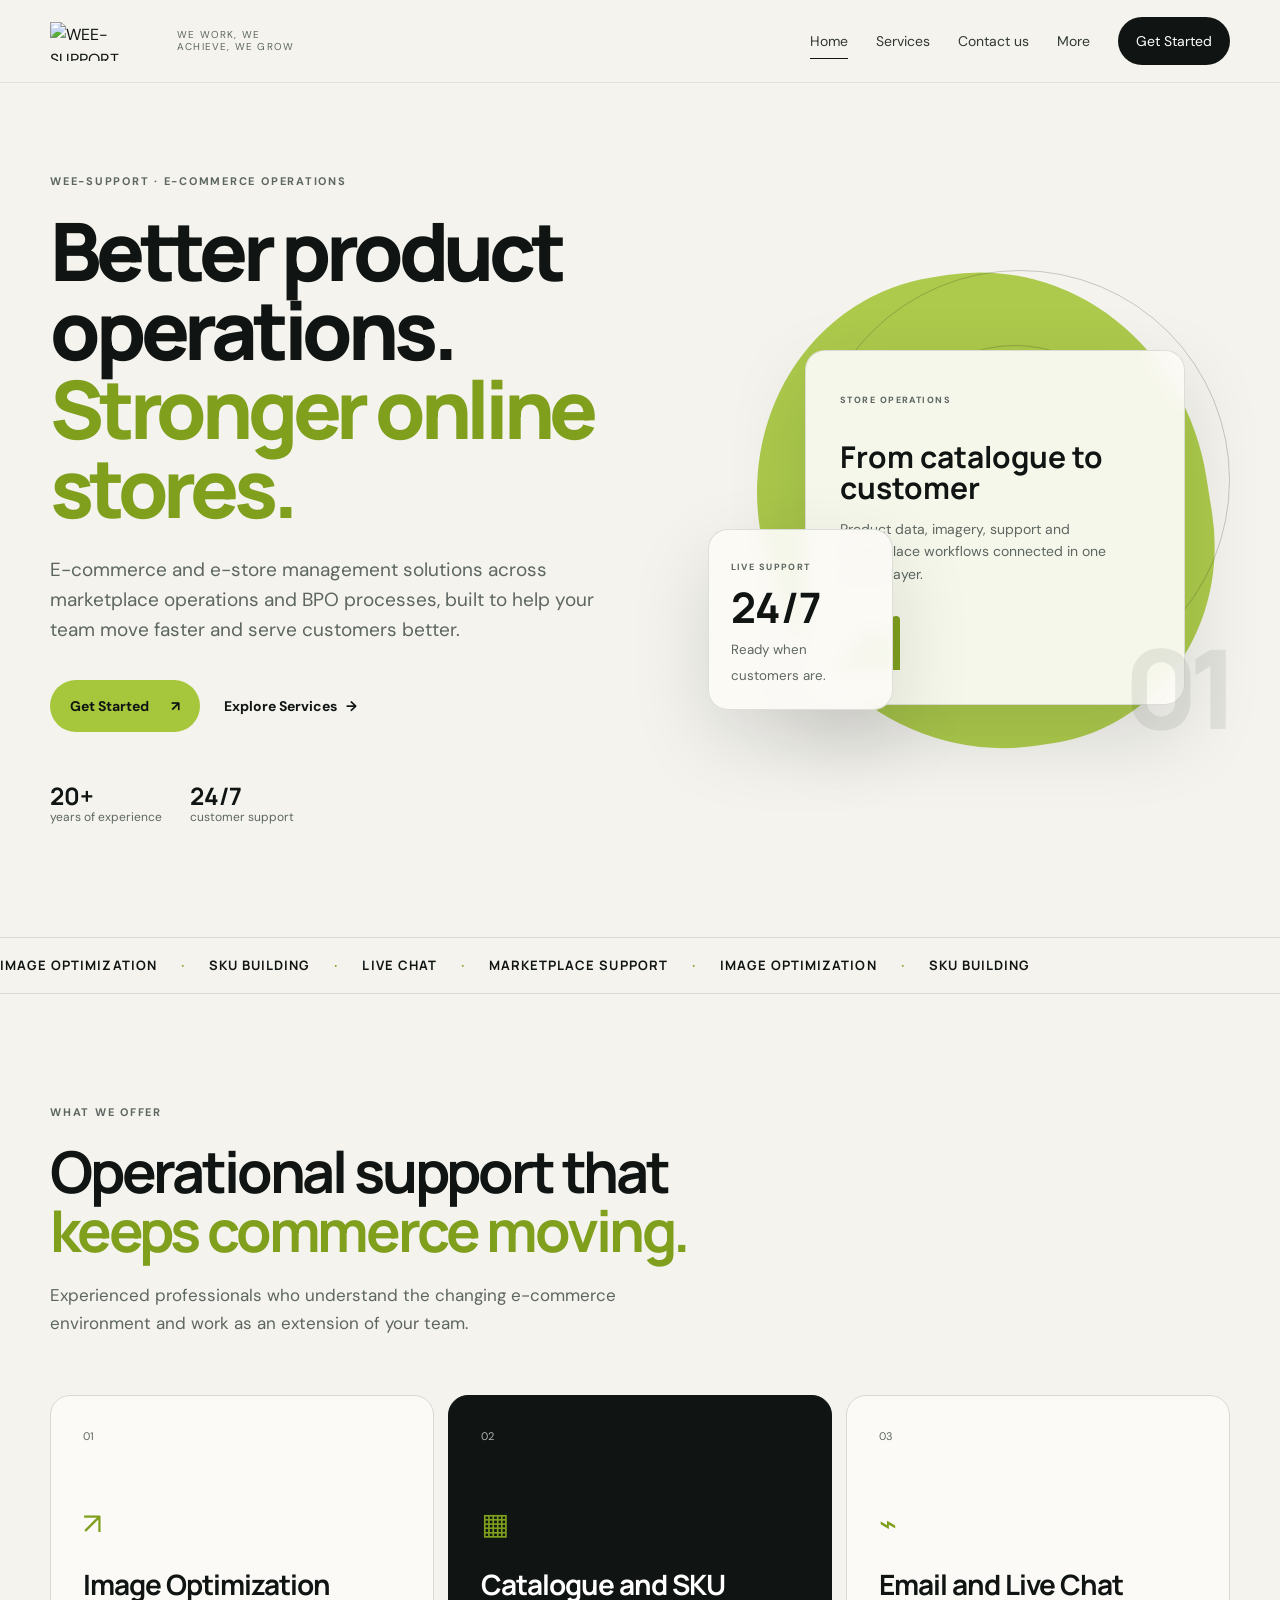
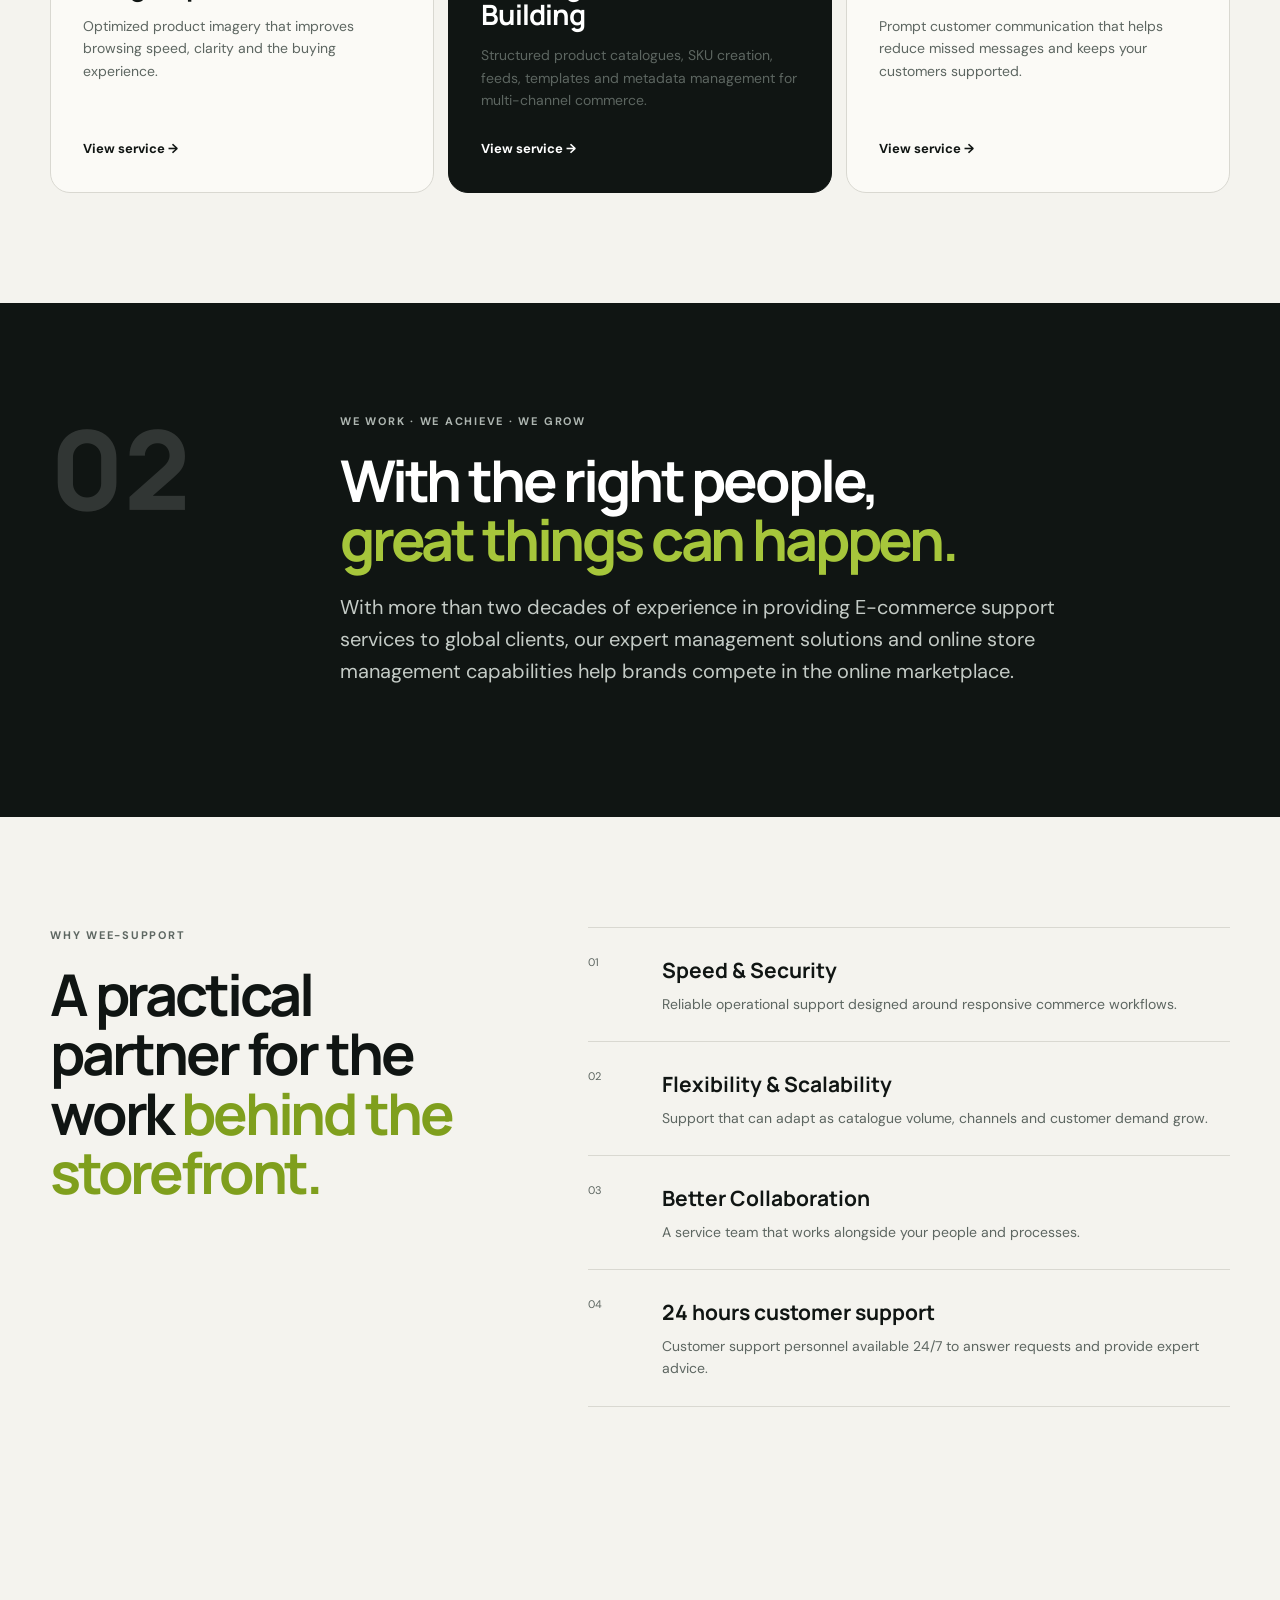
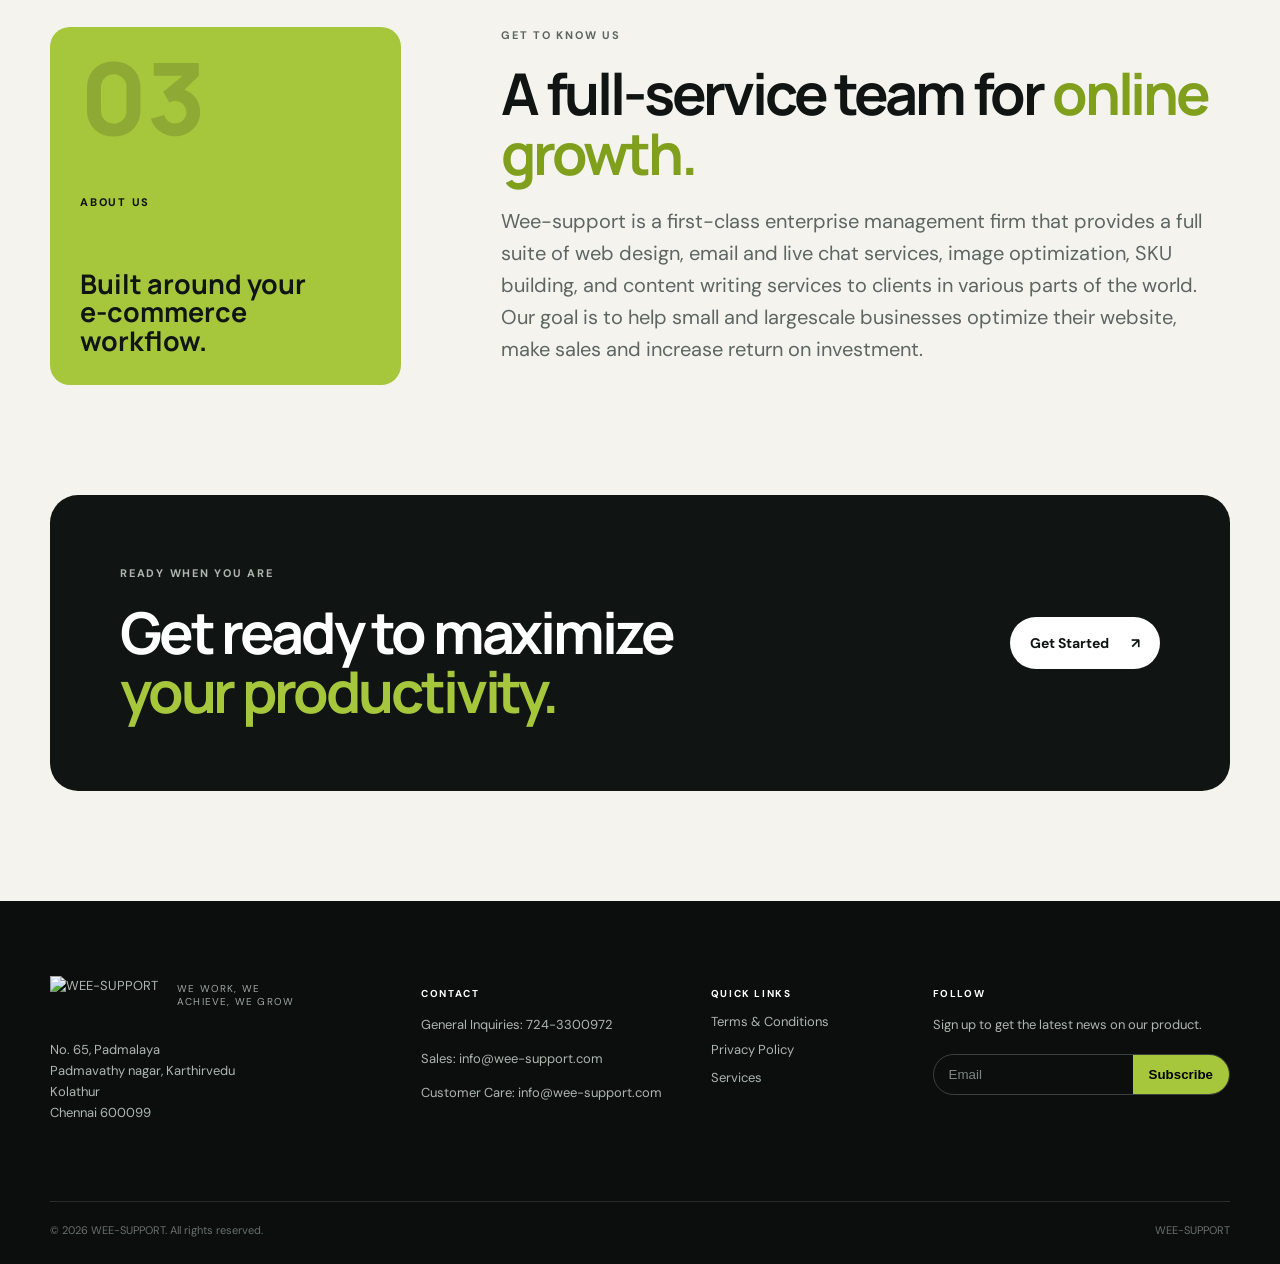
==== commit c22b0030: "Initial build Webpage redesign from WIX" ====
--- a/index.html
+++ b/index.html
@@ -1,500 +1,78 @@
-<!DOCTYPE html>
+<!doctype html>
 <html lang="en">
 <head>
-  <meta charset="UTF-8">
-  <meta name="viewport" content="width=device-width, initial-scale=1.0">
-  <meta name="description" content="WEE-SUPPORT provides complete E-commerce and E-store management solutions across E-commerce Marketplace and BPO processes. We Work, We Achieve, We Grow.">
-  <title>WEE-SUPPORT | We Work, We Achieve, We Grow</title>
-  <link rel="preconnect" href="https://fonts.googleapis.com">
-  <link rel="preconnect" href="https://fonts.gstatic.com" crossorigin>
-  <link href="https://fonts.googleapis.com/css2?family=Inter:wght@400;500;600;700&family=Orbitron:wght@500;600;700;800&family=Space+Grotesk:wght@400;500;600;700&display=swap" rel="stylesheet">
-  <link rel="stylesheet" href="css/styles.css">
+  <meta charset="utf-8">
+  <meta name="viewport" content="width=device-width,initial-scale=1">
+  <meta name="description" content="WEE-SUPPORT provides e-commerce operations, catalogue and SKU management, image optimization, email and live chat support.">
+  <meta property="og:title" content="WEE-SUPPORT | E-commerce Operations Support">
+  <meta property="og:description" content="E-commerce operations, catalogue and SKU management, image optimization, and customer support.">
+  <meta property="og:type" content="website">
+  <title>WEE-SUPPORT | E-commerce Operations Support</title>
+  <link rel="stylesheet" href="styles.css">
 </head>
 <body>
+<header class="site-header" data-header>
+  <div class="container nav-wrap">
+    <a class="brand" href="index.html" aria-label="WEE-SUPPORT home">
+      <img src="https://static.wixstatic.com/media/6db980_8ded39628d794db2bba5e953d2e5617b~mv2.png/v1/fill/w_114,h_39,al_c,q_85,usm_0.66_1.00_0.01,enc_avif,quality_auto/We%20E-Support_final%20logo_edited_edited.png" alt="WEE-SUPPORT">
+      <span>We Work, We Achieve, We Grow</span>
+    </a>
+    <nav aria-label="Primary navigation">
+      <a class="active" href="index.html">Home</a>
+      <a href="services-1.html">Services</a>
+      <a href="#contact">Contact us</a>
+      <details class="more-menu"><summary>More</summary><div><a href="#about">About us</a></div></details>
+      <a class="nav-cta" href="#contact">Get Started</a>
+    </nav>
+  </div>
+</header>
 
-  <!-- Skip to main content -->
-  <a class="skip-link" href="#main-content">Skip to Main Content</a>
+<main>
+<section class="hero section-pad">
+  <div class="container hero-grid">
+    <div class="hero-copy reveal">
+      <p class="eyebrow">WEE-SUPPORT · E-COMMERCE OPERATIONS</p>
+      <h1>Better product operations.<br><em>Stronger online stores.</em></h1>
+      <p class="lede">E-commerce and e-store management solutions across marketplace operations and BPO processes, built to help your team move faster and serve customers better.</p>
+      <div class="actions"><a class="button button-primary" href="#contact">Get Started <span>↗</span></a><a class="text-link" href="services-1.html">Explore Services <span>→</span></a></div>
+      <div class="proof-row"><span><strong>20+</strong> years of experience</span><span><strong>24/7</strong> customer support</span></div>
+    </div>
+    <div class="hero-art reveal reveal-delay" aria-label="E-commerce operations visual">
+      <div class="orbit orbit-a"></div><div class="orbit orbit-b"></div>
+      <div class="hero-card card-main"><span class="mini-label">STORE OPERATIONS</span><strong>From catalogue to customer</strong><p>Product data, imagery, support and marketplace workflows connected in one service layer.</p><div class="signal"><i></i><i></i><i></i><i></i><i></i></div></div>
+      <div class="hero-card card-float"><span>LIVE SUPPORT</span><strong>24/7</strong><small>Ready when customers are.</small></div>
+      <div class="hero-number">01</div>
+    </div>
+  </div>
+</section>
 
-  <!-- Header -->
-  <header class="header" id="header">
-    <div class="container nav-wrap">
-      <a href="#home" class="brand" aria-label="WEE-SUPPORT home">
-        <svg class="brand-mark" width="38" height="38" viewBox="0 0 48 48" fill="none" xmlns="http://www.w3.org/2000/svg" aria-hidden="true">
-          <rect width="48" height="48" rx="12" fill="url(#brandGrad)"/>
-          <path d="M14 18l10 13 10-13" stroke="#ffffff" stroke-width="4" stroke-linecap="round" stroke-linejoin="round"/>
-              <path d="M14 31h20" stroke="#35e2ff" stroke-width="4" stroke-linecap="round"/>
-              <defs>
-                <linearGradient id="brandGrad" x1="0" y1="0" x2="48" y2="48" gradientUnits="userSpaceOnUse">
-                  <stop stop-color="#111733"/>
-                  <stop offset="1" stop-color="#1a2348"/>
-                </linearGradient>
-              </defs>
-        </svg>
-        <span class="brand-text">WEE-<span>SUPPORT</span></span>
-      </a>
+<section class="marquee-band"><div>IMAGE OPTIMIZATION <b>·</b> SKU BUILDING <b>·</b> LIVE CHAT <b>·</b> MARKETPLACE SUPPORT <b>·</b> IMAGE OPTIMIZATION <b>·</b> SKU BUILDING</div></section>
 
-      <nav class="nav" id="nav" aria-label="Primary">
-        <ul class="nav-list">
-          <li><a href="#home" class="nav-link active">Home</a></li>
-          <li><a href="#services" class="nav-link">Services</a></li>
-          <li><a href="#about" class="nav-link">About us</a></li>
-          <li><a href="#contact" class="nav-link">Contact us</a></li>
-        </ul>
-        <div class="nav-cta">
-          <a href="#" class="btn btn-ghost">Log In</a>
-          <a href="#contact" class="btn btn-primary">Get Started</a>
-        </div>
-      </nav>
+<section class="section-pad offer" id="services">
+  <div class="container">
+    <div class="section-heading reveal"><p class="eyebrow">WHAT WE OFFER</p><h2>Operational support that<br><em>keeps commerce moving.</em></h2><p>Experienced professionals who understand the changing e-commerce environment and work as an extension of your team.</p></div>
+    <div class="service-grid">
+      <a class="service-card reveal" href="services-1.html#image-optimization"><span class="service-no">01</span><div class="service-icon">↗</div><h3>Image Optimization</h3><p>Optimized product imagery that improves browsing speed, clarity and the buying experience.</p><span class="service-arrow">View service →</span></a>
+      <a class="service-card service-featured reveal reveal-delay" href="services-1.html#catalogue-sku"><span class="service-no">02</span><div class="service-icon">▦</div><h3>Catalogue and SKU Building</h3><p>Structured product catalogues, SKU creation, feeds, templates and metadata management for multi-channel commerce.</p><span class="service-arrow">View service →</span></a>
+      <a class="service-card reveal reveal-delay-2" href="services-1.html#email-live-chat"><span class="service-no">03</span><div class="service-icon">⌁</div><h3>Email and Live Chat</h3><p>Prompt customer communication that helps reduce missed messages and keeps your customers supported.</p><span class="service-arrow">View service →</span></a>
+    </div>
+  </div>
+</section>
 
-      <button class="nav-toggle" id="navToggle" aria-label="Open menu" aria-expanded="false" aria-controls="nav">
-        <span></span><span></span><span></span>
-      </button>
-    </div>
-  </header>
+<section class="statement section-pad">
+ <div class="container statement-grid"><div class="statement-mark reveal">02</div><div class="reveal"><p class="eyebrow">WE WORK · WE ACHIEVE · WE GROW</p><h2>With the right people,<br><em>great things can happen.</em></h2><p class="large-copy">With more than two decades of experience in providing E-commerce support services to global clients, our expert management solutions and online store management capabilities help brands compete in the online marketplace.</p></div></div>
+</section>
 
-  <main id="main-content">
+<section class="capabilities section-pad">
+ <div class="container capability-grid"><div class="reveal"><p class="eyebrow">WHY WEE-SUPPORT</p><h2>A practical partner for the work <em>behind the storefront.</em></h2></div><div class="cap-list"><div class="cap reveal"><span>01</span><div><h3>Speed & Security</h3><p>Reliable operational support designed around responsive commerce workflows.</p></div></div><div class="cap reveal"><span>02</span><div><h3>Flexibility & Scalability</h3><p>Support that can adapt as catalogue volume, channels and customer demand grow.</p></div></div><div class="cap reveal"><span>03</span><div><h3>Better Collaboration</h3><p>A service team that works alongside your people and processes.</p></div></div><div class="cap reveal"><span>04</span><div><h3>24 hours customer support</h3><p>Customer support personnel available 24/7 to answer requests and provide expert advice.</p></div></div></div></div>
+</section>
 
-    <!-- Hero -->
-    <section class="hero" id="home">
-      <div class="hero-bg" aria-hidden="true">
-        <div class="cyber-grid"></div>
-        <span class="blob blob-1"></span>
-        <span class="blob blob-2"></span>
-        <span class="blob blob-3"></span>
-        <span class="grid-glow grid-glow-1"></span>
-        <span class="grid-glow grid-glow-2"></span>
-      </div>
-      <div class="container hero-inner">
-        <div class="hero-copy">
-          <p class="eyebrow">E-Commerce &amp; BPO Management Solutions</p>
-          <h1 class="hero-title">
-            Wee-support provides a complete
-            <span class="accent">E-commerce / E-store</span> management solutions
-            across E-commerce Marketplace and BPO processes.
-          </h1>
-          <p class="hero-sub">
-            We Work, We Achieve, We Grow. From online store management to marketplace
-            optimization, we help your brand stand out.
-          </p>
-          <div class="hero-actions">
-            <a href="#contact" class="btn btn-primary btn-lg">Get Started</a>
-            <a href="#services" class="btn btn-outline btn-lg">Explore Services</a>
-          </div>
-        </div>
 
-        <div class="hero-card" aria-hidden="true">
-          <div class="stat stat-1">
-            <span class="stat-icon">⚡</span>
-            <strong>Speed &amp; Security</strong>
-          </div>
-          <div class="stat stat-2">
-            <span class="stat-icon">🛠️</span>
-            <strong>Flexibility &amp; Scalability</strong>
-          </div>
-          <div class="stat stat-3">
-            <span class="stat-icon">🤝</span>
-            <strong>Better Collaboration</strong>
-          </div>
-          <svg class="hero-rings" viewBox="0 0 400 400" fill="none" xmlns="http://www.w3.org/2000/svg">
-            <circle cx="200" cy="200" r="180" stroke="#35e2ff" stroke-opacity="0.18" stroke-width="2"/>
-            <circle cx="200" cy="200" r="130" stroke="#8b5cf6" stroke-opacity="0.3" stroke-width="2" stroke-dasharray="6 8"/>
-            <circle cx="200" cy="200" r="80" stroke="#35e2ff" stroke-opacity="0.6" stroke-width="2"/>
-          </svg>
-        </div>
-      </div>
-    </section>
+<section class="about section-pad" id="about"><div class="container about-grid"><div class="about-panel reveal"><span>03</span><p>ABOUT US</p><strong>Built around your<br>e-commerce workflow.</strong></div><div class="reveal"><p class="eyebrow">GET TO KNOW US</p><h2>A full-service team for <em>online growth.</em></h2><p class="large-copy">Wee-support is a first-class enterprise management firm that provides a full suite of web design, email and live chat services, image optimization, SKU building, and content writing services to clients in various parts of the world. Our goal is to help small and largescale businesses optimize their website, make sales and increase return on investment.</p></div></div></section>
 
-    <!-- Features strip -->
-    <section class="features" id="features">
-      <div class="container features-grid">
-        <article class="feature-card">
-          <div class="feature-icon">⚡</div>
-          <h3>Speed &amp; Security</h3>
-          <p>Fast, reliable storefronts protected with enterprise-grade security you can trust.</p>
-        </article>
-        <article class="feature-card">
-          <div class="feature-icon">🛠️</div>
-          <h3>Flexibility &amp; Scalability</h3>
-          <p>Solutions that grow with your business, adapting to marketplace changes with ease.</p>
-        </article>
-        <article class="feature-card">
-          <div class="feature-icon">🤝</div>
-          <h3>Better Collaboration</h3>
-          <p>A dedicated team that works alongside you as true partners invested in your success.</p>
-        </article>
-      </div>
-    </section>
+<section class="cta section-pad" id="contact"><div class="container cta-inner reveal"><div><p class="eyebrow">READY WHEN YOU ARE</p><h2>Get ready to maximize<br><em>your productivity.</em></h2></div><a class="button button-light" href="mailto:info@wee-support.com">Get Started <span>↗</span></a></div></section>
+</main>
 
-    <!-- About / We Work -->
-    <section class="about section" id="about">
-      <div class="container about-inner">
-        <div class="about-visual">
-          <div class="about-shape"></div>
-          <div class="about-tagline">
-            <p class="eyebrow eyebrow-light">Who We Are</p>
-            <h2>With the Right People, <span class="accent">Great Things</span> Can Happen</h2>
-            <ul class="tag-list">
-              <li><span>🌱</span> We Work</li>
-              <li><span>🏆</span> We Achieve</li>
-              <li><span>🚀</span> We Grow</li>
-            </ul>
-          </div>
-        </div>
-        <div class="about-copy">
-          <p>
-            With more than two decades of experience in providing E-commerce support services to
-            global clients, our expert management solutions &amp; online store management
-            capabilities make your brand well-known amongst your competitors in the online
-            marketplace.
-          </p>
-          <div class="about-metrics">
-            <div class="metric">
-              <strong>20+</strong>
-              <span>Years of Experience</span>
-            </div>
-            <div class="metric">
-              <strong>500+</strong>
-              <span>Global Clients</span>
-            </div>
-            <div class="metric">
-              <strong>24/7</strong>
-              <span>Customer Support</span>
-            </div>
-          </div>
-          <a href="#services" class="btn btn-primary">Learn More About Us</a>
-        </div>
-      </div>
-    </section>
-
-    <!-- Services -->
-    <section class="services section section-alt" id="services">
-      <div class="container">
-        <div class="section-head">
-          <p class="eyebrow">Our Expertise</p>
-          <h2>What We Offer</h2>
-          <p class="section-sub">
-            We are experienced professionals who understand that IT services are changing, and are
-            true partners who care about your success. Our team provides a consultative approach on
-            emerging technology.
-          </p>
-        </div>
-
-        <div class="services-grid">
-          <article class="service-card">
-            <div class="service-icon">🖼️</div>
-            <h3>Image Optimization</h3>
-            <p>
-              An image may be a picture, but it can also serve as an essential part of your
-              marketing campaign. It is often used to grab attention and convey a message...
-            </p>
-            <a href="#contact" class="service-link">Learn more →</a>
-          </article>
-
-          <article class="service-card">
-            <div class="service-icon">📦</div>
-            <h3>Catalogue and SKU Building</h3>
-            <p>
-              At Wee-support, we offer catalogue and SKU building services to grow your business.
-              Our services are streamlined to help you focus on important aspects of your business...
-            </p>
-            <a href="#contact" class="service-link">Learn more →</a>
-          </article>
-
-          <article class="service-card">
-            <div class="service-icon">💬</div>
-            <h3>Email and Live Chat</h3>
-            <p>
-              Today, more and more companies are turning to their website as the initial point of
-              contact with potential customers. This is especially common...
-            </p>
-            <a href="#contact" class="service-link">Learn more →</a>
-          </article>
-
-          <article class="service-card">
-            <div class="service-icon">📱</div>
-            <h3>Mobile App Development</h3>
-            <p>
-              We are a leading Android/iOS app development company with a unique portfolio. Our team
-              of experts uses the latest tools and technologies to build the industry-best mobile apps.
-            </p>
-            <a href="#contact" class="service-link">Learn more →</a>
-          </article>
-        </div>
-      </div>
-    </section>
-
-    <!-- Creatives / benefits -->
-    <section class="creatives section" id="benefits">
-      <div class="container creatives-inner">
-        <div class="creatives-copy">
-          <p class="eyebrow">Why Choose Us</p>
-          <h2>Built for Creatives, <span class="accent">by Creatives</span></h2>
-          <p>
-            Our services are profitable in so many ways with a distinctly innovative approach to
-            increase client visibility and brand value. These include:
-          </p>
-          <ul class="benefit-list">
-            <li>
-              <span class="benefit-num">01</span>
-              <div>
-                <h4>Expert ideas</h4>
-                <p>Our global team of experts works with you to deliver a scalable result that grows your business.</p>
-              </div>
-            </li>
-            <li>
-              <span class="benefit-num">02</span>
-              <div>
-                <h4>Increased sales</h4>
-                <p>Our services are optimized to draw the right traffic to your site and convert potential visitors into customers.</p>
-              </div>
-            </li>
-            <li>
-              <span class="benefit-num">03</span>
-              <div>
-                <h4>Fast result</h4>
-                <p>Our teams deliver fast results and excellent delivery just in time. You are assured of zero downtime.</p>
-              </div>
-            </li>
-            <li>
-              <span class="benefit-num">04</span>
-              <div>
-                <h4>24 hours customer support</h4>
-                <p>Our customer support personnel are available 24/7 to answer your requests and provide expert advice.</p>
-              </div>
-            </li>
-            <li>
-              <span class="benefit-num">05</span>
-              <div>
-                <h4>Affordable services</h4>
-                <p>All our services are extremely affordable without compromising the quality of what we offer.</p>
-              </div>
-            </li>
-          </ul>
-        </div>
-
-        <div class="creatives-cards">
-          <div class="mini-card mini-card-1">
-            <span class="mini-icon">🧰</span>
-            <h4>All-In-One Toolkit</h4>
-            <p>Everything you need to run a successful store.</p>
-          </div>
-          <div class="mini-card mini-card-2">
-            <span class="mini-icon">🔗</span>
-            <h4>Integrated File Sharing</h4>
-            <p>Seamless collaboration across your teams.</p>
-          </div>
-          <div class="mini-card mini-card-3">
-            <span class="mini-icon">🎨</span>
-            <h4>Total Design Freedom</h4>
-            <p>Beautiful, on-brand experiences that convert.</p>
-          </div>
-        </div>
-      </div>
-    </section>
-
-    <!-- Trusted -->
-    <section class="trusted section section-alt">
-      <div class="container trusted-inner">
-        <p class="eyebrow">Our Credentials</p>
-        <h2>Trusted Among Industry Leaders</h2>
-        <p>
-          We are experienced professionals who understand that IT services are changing, and are
-          true partners who care about your success. Our team provides a consultative approach on
-          emerging technology.
-        </p>
-        <div class="logo-strip" aria-label="Trusted by industry leaders">
-          <span>eBay</span>
-          <span>Amazon</span>
-          <span>Shopify</span>
-          <span>Walmart</span>
-          <span>Etsy</span>
-          <span>WooCommerce</span>
-        </div>
-      </div>
-    </section>
-
-    <!-- Testimonials -->
-    <section class="testimonials section" id="testimonials">
-      <div class="container">
-        <div class="section-head">
-          <p class="eyebrow">Testimonials</p>
-          <h2>What Our Clients Say</h2>
-        </div>
-        <div class="testimonial-grid">
-          <figure class="testimonial-card">
-            <div class="stars" aria-label="5 out of 5 stars">★★★★★</div>
-            <blockquote>
-              “I didn't even know where to start as far as catalogues management and how to reach
-              people. Wee-Support really made this part so easy and effective, thank you!”
-            </blockquote>
-            <figcaption>
-              <span class="avatar">DM</span>
-              <div>
-                <strong>Deena Marcus</strong>
-                <span>Mission Bay</span>
-              </div>
-            </figcaption>
-          </figure>
-
-          <figure class="testimonial-card">
-            <div class="stars" aria-label="5 out of 5 stars">★★★★★</div>
-            <blockquote>
-              “Wee-Support offers a powerful set of tools and expert skills that every ecommerce
-              store must have. I am using Wee-Support to manage my entire E-store portal and it
-              provides higher conversion shoppers.”
-            </blockquote>
-            <figcaption>
-              <span class="avatar">TS</span>
-              <div>
-                <strong>Tom Smithenson</strong>
-                <span>Parkmerced</span>
-              </div>
-            </figcaption>
-          </figure>
-
-          <figure class="testimonial-card">
-            <div class="stars" aria-label="5 out of 5 stars">★★★★★</div>
-            <blockquote>
-              “It's so easy to get started with Wee-Support. Their customer service team is super
-              service minded and ready to help you with implementation.”
-            </blockquote>
-            <figcaption>
-              <span class="avatar">TG</span>
-              <div>
-                <strong>Tilly Green</strong>
-                <span>Hayes Valley</span>
-              </div>
-            </figcaption>
-          </figure>
-        </div>
-      </div>
-    </section>
-
-    <!-- Get to know us -->
-    <section class="know section section-alt" id="know">
-      <div class="container know-inner">
-        <div class="know-copy">
-          <p class="eyebrow">About Us</p>
-          <h2>Get to Know Us</h2>
-          <p>
-            Wee-support is a first-class enterprise management firm that provides a full suite of
-            web design, email and live chat services, image optimization, SKU building, and content
-            writing services to clients in various parts of the world.
-          </p>
-          <p>
-            As a firm, we are made of a team of experts with big ideas and extensive experience on
-            all services that we offer. Our goal is to help small and large-scale businesses
-            optimize their website, make sales and increase return on investment.
-          </p>
-          <p class="cta-line">Contact us to know more.</p>
-          <a href="#contact" class="btn btn-primary">Contact Us</a>
-        </div>
-        <div class="know-badge">
-          <div class="know-ring">
-            <strong>20+</strong>
-            <span>Years of<br>Excellence</span>
-          </div>
-        </div>
-      </div>
-    </section>
-
-    <!-- CTA -->
-    <section class="cta section">
-      <div class="container cta-box">
-        <h2>Get Ready to Maximize Your Productivity With Our Workflow Solutions</h2>
-        <p>Partner with a team that helps you work smarter, achieve faster, and grow bigger.</p>
-        <a href="#contact" class="btn btn-light btn-lg">Get Started</a>
-      </div>
-    </section>
-
-  </main>
-
-  <!-- Footer -->
-  <footer class="footer" id="contact">
-    <div class="container">
-      <div class="footer-top">
-        <div class="footer-brand">
-          <a href="#home" class="brand brand-footer" aria-label="WEE-SUPPORT home">
-            <svg class="brand-mark" width="34" height="34" viewBox="0 0 48 48" fill="none" xmlns="http://www.w3.org/2000/svg" aria-hidden="true">
-              <rect width="48" height="48" rx="12" fill="url(#brandGradF)"/>
-              <path d="M14 18l10 13 10-13" stroke="#ffffff" stroke-width="4" stroke-linecap="round" stroke-linejoin="round"/>
-              <path d="M14 31h20" stroke="#35e2ff" stroke-width="4" stroke-linecap="round"/>
-              <defs>
-                <linearGradient id="brandGradF" x1="0" y1="0" x2="48" y2="48" gradientUnits="userSpaceOnUse">
-                  <stop stop-color="#111733"/>
-                  <stop offset="1" stop-color="#1a2348"/>
-                </linearGradient>
-              </defs>
-            </svg>
-            <span class="brand-text">WEE-<span>SUPPORT</span></span>
-          </a>
-          <p class="footer-tagline">We Work, We Achieve, We Grow</p>
-        </div>
-
-        <div class="footer-col">
-          <h4>Contact</h4>
-          <address>
-            <p>No. 65, Padmalaya,<br>Padmavathy nagar, Karthirvedu,<br>Kolathur, Chennai 600099</p>
-            <p>General Inquiries: <a href="tel:+917243300972">724-3300972</a></p>
-            <p>Sales: <a href="mailto:info@wee-support.com">info@wee-support.com</a></p>
-            <p>Customer Care: <a href="mailto:info@wee-support.com">info@wee-support.com</a></p>
-          </address>
-        </div>
-
-        <div class="footer-col">
-          <h4>Quick Links</h4>
-          <ul class="footer-links">
-            <li><a href="#home">Home</a></li>
-            <li><a href="#services">Services</a></li>
-            <li><a href="#about">About us</a></li>
-            <li><a href="#contact">Contact us</a></li>
-            <li><a href="#testimonials">Testimonials</a></li>
-          </ul>
-          <ul class="footer-links footer-links-second">
-            <li><a href="#">Terms &amp; Conditions</a></li>
-            <li><a href="#">Privacy Policy</a></li>
-          </ul>
-        </div>
-
-        <div class="footer-col footer-newsletter">
-          <h4>Follow</h4>
-          <p class="newsletter-title">Sign up to get the latest news on our product.</p>
-          <form class="newsletter-form" id="newsletterForm">
-            <label class="sr-only" for="newsletterEmail">Email address</label>
-            <input type="email" id="newsletterEmail" name="email" placeholder="Email" required>
-            <button type="submit" class="btn btn-primary btn-sm">Subscribe</button>
-          </form>
-          <div class="socials">
-            <a href="#" aria-label="Instagram">
-              <svg viewBox="0 0 24 24" width="18" height="18" fill="currentColor" aria-hidden="true"><path d="M12 2.2c3.2 0 3.6 0 4.9.1 1.2.1 1.8.2 2.2.4.6.2 1 .5 1.4.9.4.4.7.8.9 1.4.2.4.4 1 .4 2.2.1 1.3.1 1.7.1 4.9s0 3.6-.1 4.9c-.1 1.2-.2 1.8-.4 2.2-.2.6-.5 1-.9 1.4-.4.4-.8.7-1.4.9-.4.2-1 .4-2.2.4-1.3.1-1.7.1-4.9.1s-3.6 0-4.9-.1c-1.2-.1-1.8-.2-2.2-.4-.6-.2-1-.5-1.4-.9-.4-.4-.7-.8-.9-1.4-.2-.4-.4-1-.4-2.2-.1-1.3-.1-1.7-.1-4.9s0-3.6.1-4.9c.1-1.2.2-1.8.4-2.2.2-.6.5-1 .9-1.4.4-.4.8-.7 1.4-.9.4-.2 1-.4 2.2-.4 1.3-.1 1.7-.1 4.9-.1M12 0C8.7 0 8.3 0 7 .1 5.7.2 4.8.4 4 .7c-.9.3-1.6.8-2.3 1.5C1 2.9.5 3.6.2 4.5c-.3.8-.5 1.7-.6 3C-.5 8.3-.5 8.7-.5 12s0 3.7.1 5c.1 1.3.3 2.2.6 3 .3.9.8 1.6 1.5 2.3.7.7 1.4 1.2 2.3 1.5.8.3 1.7.5 3 .6 1.3.1 1.7.1 5 .1s3.7 0 5-.1c1.3-.1 2.2-.3 3-.6.9-.3 1.6-.8 2.3-1.5.7-.7 1.2-1.4 1.5-2.3.3-.8.5-1.7.6-3 .1-1.3.1-1.7.1-5s0-3.7-.1-5c-.1-1.3-.3-2.2-.6-3-.3-.9-.8-1.6-1.5-2.3C21.1 1 20.4.5 19.5.2c-.8-.3-1.7-.5-3-.6C15.3-.1 14.9 0 12 0zm0 5.8a6.2 6.2 0 1 0 0 12.4 6.2 6.2 0 0 0 0-12.4zM12 16a4 4 0 1 1 0-8 4 4 0 0 1 0 8zm6.4-11.8a1.4 1.4 0 1 0 0 2.9 1.4 1.4 0 0 0 0-2.9z"/></svg>
-            </a>
-            <a href="#" aria-label="Facebook">
-              <svg viewBox="0 0 24 24" width="18" height="18" fill="currentColor" aria-hidden="true"><path d="M22 12.1C22 6.4 17.5 1.9 12 1.9S2 6.4 2 12.1c0 5.1 3.7 9.3 8.4 10v-7.1H7.9v-2.9h2.5V10c0-2.5 1.5-3.9 3.7-3.9 1.1 0 2.2.2 2.2.2v2.4h-1.2c-1.2 0-1.6.8-1.6 1.6v1.9h2.8l-.5 2.9h-2.3v7.1c4.8-.7 8.5-4.9 8.5-10z"/></svg>
-            </a>
-            <a href="#" aria-label="Twitter">
-              <svg viewBox="0 0 24 24" width="18" height="18" fill="currentColor" aria-hidden="true"><path d="M23 4.9c-.8.4-1.7.6-2.6.8a4.5 4.5 0 0 0 2-2.5c-.9.5-1.8.9-2.9 1.1a4.5 4.5 0 0 0-7.7 4.1A12.8 12.8 0 0 1 1.8 3.7a4.5 4.5 0 0 0 1.4 6 4.5 4.5 0 0 1-2-.6v.1a4.5 4.5 0 0 0 3.6 4.4 4.5 4.5 0 0 1-2 .1 4.5 4.5 0 0 0 4.2 3.1A9 9 0 0 1 1.2 19a12.7 12.7 0 0 0 6.9 2c8.3 0 12.8-6.8 12.8-12.8v-.6c.9-.6 1.6-1.4 2.1-2.3z"/></svg>
-            </a>
-            <a href="#" aria-label="LinkedIn">
-              <svg viewBox="0 0 24 24" width="18" height="18" fill="currentColor" aria-hidden="true"><path d="M20.4 20.4h-3.5v-5.5c0-1.3 0-3-1.8-3s-2.1 1.4-2.1 2.9v5.6H9.5V9h3.4v1.6h.1c.5-.9 1.6-1.8 3.3-1.8 3.5 0 4.1 2.3 4.1 5.3v6.3zM5.3 7.4a2 2 0 1 1 0-4 2 2 0 0 1 0 4zM7.1 20.4H3.6V9h3.5v11.4zM22.2 0H1.8C.8 0 0 .8 0 1.8v20.4c0 1 .8 1.8 1.8 1.8h20.4c1 0 1.8-.8 1.8-1.8V1.8c0-1-.8-1.8-1.8-1.8z"/></svg>
-            </a>
-            <a href="#" aria-label="YouTube">
-              <svg viewBox="0 0 24 24" width="18" height="18" fill="currentColor" aria-hidden="true"><path d="M23.5 6.2a3 3 0 0 0-2.1-2.1C19.5 3.5 12 3.5 12 3.5s-7.5 0-9.4.6A3 3 0 0 0 .5 6.2 31.3 31.3 0 0 0 0 12c0 1.9.2 3.9.5 5.8a3 3 0 0 0 2.1 2.1c1.9.6 9.4.6 9.4.6s7.5 0 9.4-.6a3 3 0 0 0 2.1-2.1c.3-1.9.5-3.9.5-5.8s-.2-3.9-.5-5.8zM9.5 15.6V8.4l6.3 3.6-6.3 3.6z"/></svg>
-            </a>
-          </div>
-          <p class="social-note">Stay connected in social media</p>
-        </div>
-      </div>
-
-      <div class="footer-bottom">
-        <p>© 2023 by Lambda. Proudly created with <span>Wee-Support</span>.</p>
-        <ul class="legal">
-          <li><a href="#">Terms &amp; Conditions</a></li>
-          <li><a href="#">Privacy Policy</a></li>
-        </ul>
-      </div>
-    </div>
-  </footer>
-
-  <script src="js/main.js"></script>
-</body>
-</html>
+<footer class="site-footer"><div class="container footer-grid"><div><a class="brand footer-brand" href="index.html"><img src="https://static.wixstatic.com/media/6db980_8ded39628d794db2bba5e953d2e5617b~mv2.png/v1/fill/w_114,h_39,al_c,q_85,usm_0.66_1.00_0.01,enc_avif,quality_auto/We%20E-Support_final%20logo_edited_edited.png" alt="WEE-SUPPORT"><span>We Work, We Achieve, We Grow</span></a><p class="address">No. 65, Padmalaya<br>Padmavathy nagar, Karthirvedu<br>Kolathur<br>Chennai 600099</p></div><div><p class="footer-label">Contact</p><p>General Inquiries: 724-3300972</p><p>Sales: <a href="mailto:info@wee-support.com">info@wee-support.com</a></p><p>Customer Care: <a href="mailto:info@wee-support.com">info@wee-support.com</a></p></div><div><p class="footer-label">Quick Links</p><a href="#contact">Terms & Conditions</a><a href="#contact">Privacy Policy</a><a href="services-1.html">Services</a></div><div><p class="footer-label">Follow</p><p>Sign up to get the latest news on our product.</p><form class="subscribe" action="#" method="post" onsubmit="return false"><label class="sr-only" for="email">Email</label><input id="email" name="email" type="email" placeholder="Email" autocomplete="email" required><button type="submit">Subscribe</button></form><p class="subscribe-status" aria-live="polite"></p></div></div><div class="container footer-bottom"><span>© 2026 WEE-SUPPORT. All rights reserved.</span><span>WEE-SUPPORT</span></div></footer>
+<script src="script.js"></script>
+</body></html>
--- a/styles.css
+++ b/styles.css
@@ -0,0 +1,7 @@
+@import url('https://fonts.googleapis.com/css2?family=DM+Sans:wght@400;500;600;700&family=Manrope:wght@500;600;700;800&display=swap');
+:root{--ink:#101513;--muted:#5d6661;--paper:#f4f3ee;--card:#fbfaf6;--line:#d9d8d1;--accent:#a6c63b;--accent-dark:#7f9f1d;--radius:20px;--display:'Manrope',system-ui,sans-serif;--body:'DM Sans',system-ui,sans-serif;--container:1180px}
+*{box-sizing:border-box}html{scroll-behavior:smooth}body{margin:0;background:var(--paper);color:var(--ink);font-family:var(--body);line-height:1.6}a{color:inherit;text-decoration:none}img{max-width:100%;display:block}.container{width:min(calc(100% - 48px),var(--container));margin:auto}.section-pad{padding:110px 0}.site-header{position:sticky;top:0;z-index:20;background:rgba(244,243,238,.9);backdrop-filter:blur(18px);border-bottom:1px solid rgba(16,21,19,.08)}.nav-wrap{min-height:82px;display:flex;align-items:center;justify-content:space-between;gap:30px}.brand{display:flex;align-items:center;gap:13px}.brand img{width:114px;height:39px;object-fit:contain}.brand span{font-size:10px;line-height:1.25;letter-spacing:.12em;text-transform:uppercase;color:var(--muted);max-width:120px}.site-header nav{display:flex;align-items:center;gap:28px;font-size:14px}.site-header nav>a:not(.nav-cta),.more-menu summary{position:relative;color:#313834;cursor:pointer}.site-header nav>a:not(.nav-cta):after{content:'';position:absolute;left:0;bottom:-7px;width:100%;height:1px;background:var(--ink);transform:scaleX(0);transform-origin:right;transition:.35s}.site-header nav>a:hover:after,.site-header nav>a.active:after{transform:scaleX(1);transform-origin:left}.nav-cta{background:var(--ink);color:white!important;padding:13px 18px;border-radius:999px}.more-menu{position:relative}.more-menu summary{list-style:none}.more-menu summary::-webkit-details-marker{display:none}.more-menu div{position:absolute;right:0;top:30px;background:var(--card);border:1px solid var(--line);border-radius:14px;padding:8px;min-width:150px;box-shadow:0 18px 45px rgba(0,0,0,.08)}.more-menu div a{display:block;padding:9px 10px;border-radius:8px}.more-menu div a:hover{background:var(--paper)}.hero{padding-top:90px;overflow:hidden}.hero-grid{display:grid;grid-template-columns:1.05fr .95fr;gap:80px;align-items:center}.eyebrow{font-size:11px;font-weight:700;letter-spacing:.16em;color:var(--muted);margin:0 0 20px}.hero h1,.page-hero h1{font-family:var(--display);font-size:clamp(48px,6.3vw,88px);line-height:.98;letter-spacing:-.065em;margin:0 0 28px;font-weight:800}.hero h1 em,.page-hero h1 em,h2 em{font-style:normal;color:var(--accent-dark)}.lede{font-size:19px;color:var(--muted);max-width:650px}.actions{display:flex;align-items:center;gap:24px;margin-top:34px}.button{display:inline-flex;align-items:center;gap:22px;padding:15px 20px;border-radius:999px;font-weight:700;font-size:14px;transition:transform .25s,background .25s}.button:hover{transform:translateY(-3px)}.button-primary{background:var(--accent);color:var(--ink)}.button-dark{background:var(--ink);color:#fff}.button-light{background:#fff;color:var(--ink)}.text-link{font-weight:700;font-size:14px}.text-link span{display:inline-block;margin-left:6px;transition:.25s}.text-link:hover span{transform:translateX(5px)}.proof-row{display:flex;gap:28px;margin-top:52px;color:var(--muted);font-size:12px}.proof-row strong{display:block;color:var(--ink);font-family:var(--display);font-size:24px;line-height:1}.hero-art{min-height:570px;position:relative}.hero-art:before{content:'';position:absolute;inset:10% 4% 6% 10%;border-radius:48% 52% 44% 56%;background:var(--accent);opacity:.9;transform:rotate(-9deg)}.orbit{position:absolute;border:1px solid rgba(16,21,19,.2);border-radius:50%}.orbit-a{width:420px;height:420px;right:0;top:55px}.orbit-b{width:270px;height:270px;right:80px;top:130px}.hero-card{position:absolute;background:rgba(251,250,246,.94);border:1px solid rgba(16,21,19,.12);box-shadow:0 30px 80px rgba(16,21,19,.13);border-radius:var(--radius);backdrop-filter:blur(8px)}.card-main{width:380px;right:45px;top:135px;padding:34px}.mini-label,.card-float span{font-size:9px;letter-spacing:.16em;font-weight:800;color:var(--muted)}.card-main strong{display:block;font-family:var(--display);font-size:30px;line-height:1.05;margin:30px 0 14px}.card-main p{color:var(--muted);font-size:14px}.signal{display:flex;align-items:flex-end;gap:5px;height:60px;margin-top:25px}.signal i{width:8px;border-radius:5px 5px 0 0;background:var(--accent-dark)}.signal i:nth-child(1){height:20%}.signal i:nth-child(2){height:45%}.signal i:nth-child(3){height:70%}.signal i:nth-child(4){height:55%}.signal i:nth-child(5){height:90%}.card-float{left:0;bottom:75px;padding:22px;width:185px}.card-float strong{display:block;font-family:var(--display);font-size:42px;line-height:1;margin:8px 0}.card-float small{color:var(--muted)}.hero-number{position:absolute;right:0;bottom:10px;font-family:var(--display);font-size:110px;font-weight:800;letter-spacing:-.08em;color:rgba(16,21,19,.08)}.marquee-band{overflow:hidden;white-space:nowrap;border-top:1px solid var(--line);border-bottom:1px solid var(--line);padding:17px 0;font-family:var(--display);font-size:13px;font-weight:700;letter-spacing:.08em}.marquee-band div{animation:marquee 24s linear infinite}.marquee-band b{color:var(--accent-dark);margin:0 20px}@keyframes marquee{to{transform:translateX(-30%)}}h2{font-family:var(--display);font-size:clamp(38px,4.5vw,64px);line-height:1.03;letter-spacing:-.055em;margin:0 0 22px}.section-heading{max-width:750px}.section-heading>p:last-child{color:var(--muted);font-size:17px;max-width:600px}.service-grid{display:grid;grid-template-columns:repeat(3,1fr);gap:14px;margin-top:58px}.service-card{position:relative;min-height:380px;padding:32px;background:var(--card);border:1px solid var(--line);border-radius:var(--radius);display:flex;flex-direction:column;transition:transform .35s,box-shadow .35s}.service-card:hover{transform:translateY(-8px);box-shadow:0 25px 60px rgba(16,21,19,.09)}.service-featured{background:var(--ink);color:#fff;border-color:var(--ink);transform:translateY(-24px)}.service-featured:hover{transform:translateY(-32px)}.service-no{font-size:11px;color:var(--muted)}.service-featured .service-no,.service-featured p{color:#aeb6b1}.service-icon{margin:55px 0 22px;font-size:30px;color:var(--accent-dark)}.service-card h3{font-family:var(--display);font-size:28px;line-height:1.05;margin:0 0 15px;letter-spacing:-.035em}.service-card p{color:var(--muted);font-size:14px;margin:0}.service-arrow{margin-top:auto;padding-top:28px;font-size:13px;font-weight:700}.statement{background:var(--ink);color:white}.statement-grid{display:grid;grid-template-columns:220px 1fr;gap:70px}.statement .eyebrow{color:#aeb6b1}.statement h2 em{color:var(--accent)}.statement-mark,.detail-no{font-family:var(--display);font-size:110px;font-weight:800;line-height:1;color:rgba(255,255,255,.14)}.large-copy{font-size:20px;color:var(--muted);max-width:760px}.statement .large-copy{color:#c4cbc6}.capability-grid{display:grid;grid-template-columns:.8fr 1.2fr;gap:110px}.cap-list{border-top:1px solid var(--line)}.cap{display:grid;grid-template-columns:50px 1fr;gap:24px;padding:26px 0;border-bottom:1px solid var(--line)}.cap>span{font-size:11px;color:var(--muted)}.cap h3{font-family:var(--display);font-size:21px;margin:0 0 5px}.cap p{color:var(--muted);margin:0;font-size:14px}.testimonial{background:#e8e8df}.testimonial-grid{display:grid;grid-template-columns:180px 1fr;gap:60px}.quote-mark{font-family:Georgia,serif;font-size:150px;line-height:.6;color:var(--accent-dark)}blockquote{font-family:var(--display);font-weight:600;font-size:clamp(28px,4vw,52px);line-height:1.12;letter-spacing:-.045em;margin:0 0 28px;max-width:900px}cite{font-style:normal;color:var(--muted);font-size:13px}.about-grid{display:grid;grid-template-columns:.65fr 1.35fr;gap:100px}.about-panel{background:var(--accent);border-radius:var(--radius);min-height:350px;padding:30px;display:flex;flex-direction:column;justify-content:space-between}.about-panel span{font-family:var(--display);font-size:100px;font-weight:800;line-height:.8;color:rgba(16,21,19,.16)}.about-panel p{font-size:11px;font-weight:800;letter-spacing:.16em}.about-panel strong{font-family:var(--display);font-size:27px;line-height:1.05}.cta{padding-top:0}.cta-inner{background:var(--ink);color:white;border-radius:28px;padding:70px;display:flex;justify-content:space-between;align-items:center;gap:30px}.cta .eyebrow{color:#aeb6b1}.cta h2{margin:0}.cta h2 em{color:var(--accent)}.site-footer{background:#0b0e0d;color:white;padding:75px 0 24px}.footer-grid{display:grid;grid-template-columns:1.2fr .9fr .65fr 1fr;gap:45px}.footer-brand{margin-bottom:25px}.footer-brand span{color:#9ea6a1}.address,.site-footer p,.site-footer a{color:#aeb6b1;font-size:13px}.footer-label{font-size:10px!important;letter-spacing:.16em;text-transform:uppercase;color:white!important;font-weight:700}.site-footer> .container>div a:not(.brand):hover{color:white}.footer-grid>div:nth-child(3) a{display:block;margin:7px 0}.subscribe{display:flex;border:1px solid #3b423e;border-radius:999px;overflow:hidden;margin-top:18px}.subscribe input{min-width:0;flex:1;background:transparent;border:0;outline:0;color:white;padding:12px 15px}.subscribe input::placeholder{color:#7e8782}.subscribe button{border:0;background:var(--accent);padding:0 16px;font-weight:700}.subscribe-status{min-height:20px}.footer-bottom{border-top:1px solid #292e2b;margin-top:60px;padding-top:20px;display:flex;justify-content:space-between;color:#69716c;font-size:11px}.page-hero{padding-top:95px;padding-bottom:70px}.page-hero-grid{display:flex;justify-content:space-between;gap:50px}.page-index{font-family:var(--display);font-size:18px;font-weight:700;color:var(--muted)}.service-detail{border-top:1px solid var(--line)}.service-detail.alt{background:#e9e8df}.detail-grid{display:grid;grid-template-columns:180px 1fr;gap:75px}.detail-grid h2{max-width:850px}.detail-grid p:not(.eyebrow){max-width:850px;color:var(--muted);font-size:16px}.detail-grid .large-copy{font-size:22px}.detail-no{color:rgba(16,21,19,.12)}.pricing{padding-top:40px}.pricing-grid{display:grid;grid-template-columns:repeat(3,1fr);gap:16px}.price-card{position:relative;background:var(--card);border:1px solid var(--line);border-radius:var(--radius);padding:35px;min-height:500px}.price-card.featured{background:var(--ink);color:white;border-color:var(--ink);transform:translateY(-20px)}.price-card .eyebrow{color:var(--muted)}.price-card.featured .eyebrow,.price-card.featured>p{color:#aeb6b1}.price-card h2{font-size:38px}.price{font-family:var(--display);font-size:58px;font-weight:800;letter-spacing:-.06em;margin:20px 0 5px}.price-card>p{color:var(--muted);font-size:13px}.price-card .button{margin:25px 0}.price-card ul{padding:20px 0 0;margin:0;border-top:1px solid var(--line);list-style:none;color:var(--muted);font-size:13px}.price-card.featured ul{border-color:#353b38;color:#aeb6b1}.price-card li{padding:7px 0}.badge{position:absolute;right:22px;top:22px;background:var(--accent);color:var(--ink);font-size:9px;font-weight:800;padding:7px 9px;border-radius:999px}.sr-only{position:absolute;width:1px;height:1px;padding:0;margin:-1px;overflow:hidden;clip:rect(0,0,0,0);white-space:nowrap;border:0}
+.reveal{opacity:0;transform:translateY(22px);transition:opacity .75s ease,transform .75s cubic-bezier(.2,.7,.2,1)}.reveal.is-visible{opacity:1;transform:none}.reveal-delay{transition-delay:.12s}.reveal-delay-2{transition-delay:.22s}
+@media(max-width:900px){.site-header nav{gap:14px}.hero-grid,.capability-grid,.about-grid{grid-template-columns:1fr}.hero-art{min-height:470px}.service-grid,.pricing-grid{grid-template-columns:1fr}.service-featured,.price-card.featured{transform:none}.statement-grid,.testimonial-grid,.detail-grid{grid-template-columns:1fr;gap:30px}.statement-mark,.detail-no{font-size:70px}.footer-grid{grid-template-columns:1fr 1fr}.cta-inner{padding:45px;flex-direction:column;align-items:flex-start}}
+@media(max-width:650px){.container{width:min(calc(100% - 30px),var(--container))}.site-header .brand span{display:none}.site-header nav>a:not(.nav-cta),.more-menu{display:none}.hero{padding-top:55px}.hero h1,.page-hero h1{font-size:48px}.hero-art{min-height:390px}.card-main{width:82%;right:4%;top:75px;padding:24px}.card-float{bottom:25px;left:0}.proof-row{flex-direction:column;gap:15px}.section-pad{padding:75px 0}.footer-grid{grid-template-columns:1fr}.footer-bottom{flex-direction:column;gap:10px}.cta-inner{padding:35px 25px}.marquee-band{font-size:11px}.service-card{min-height:330px}}
+@media(prefers-reduced-motion:reduce){html{scroll-behavior:auto}.marquee-band div{animation:none}.reveal{opacity:1;transform:none;transition:none}.button,.service-card{transition:none}}
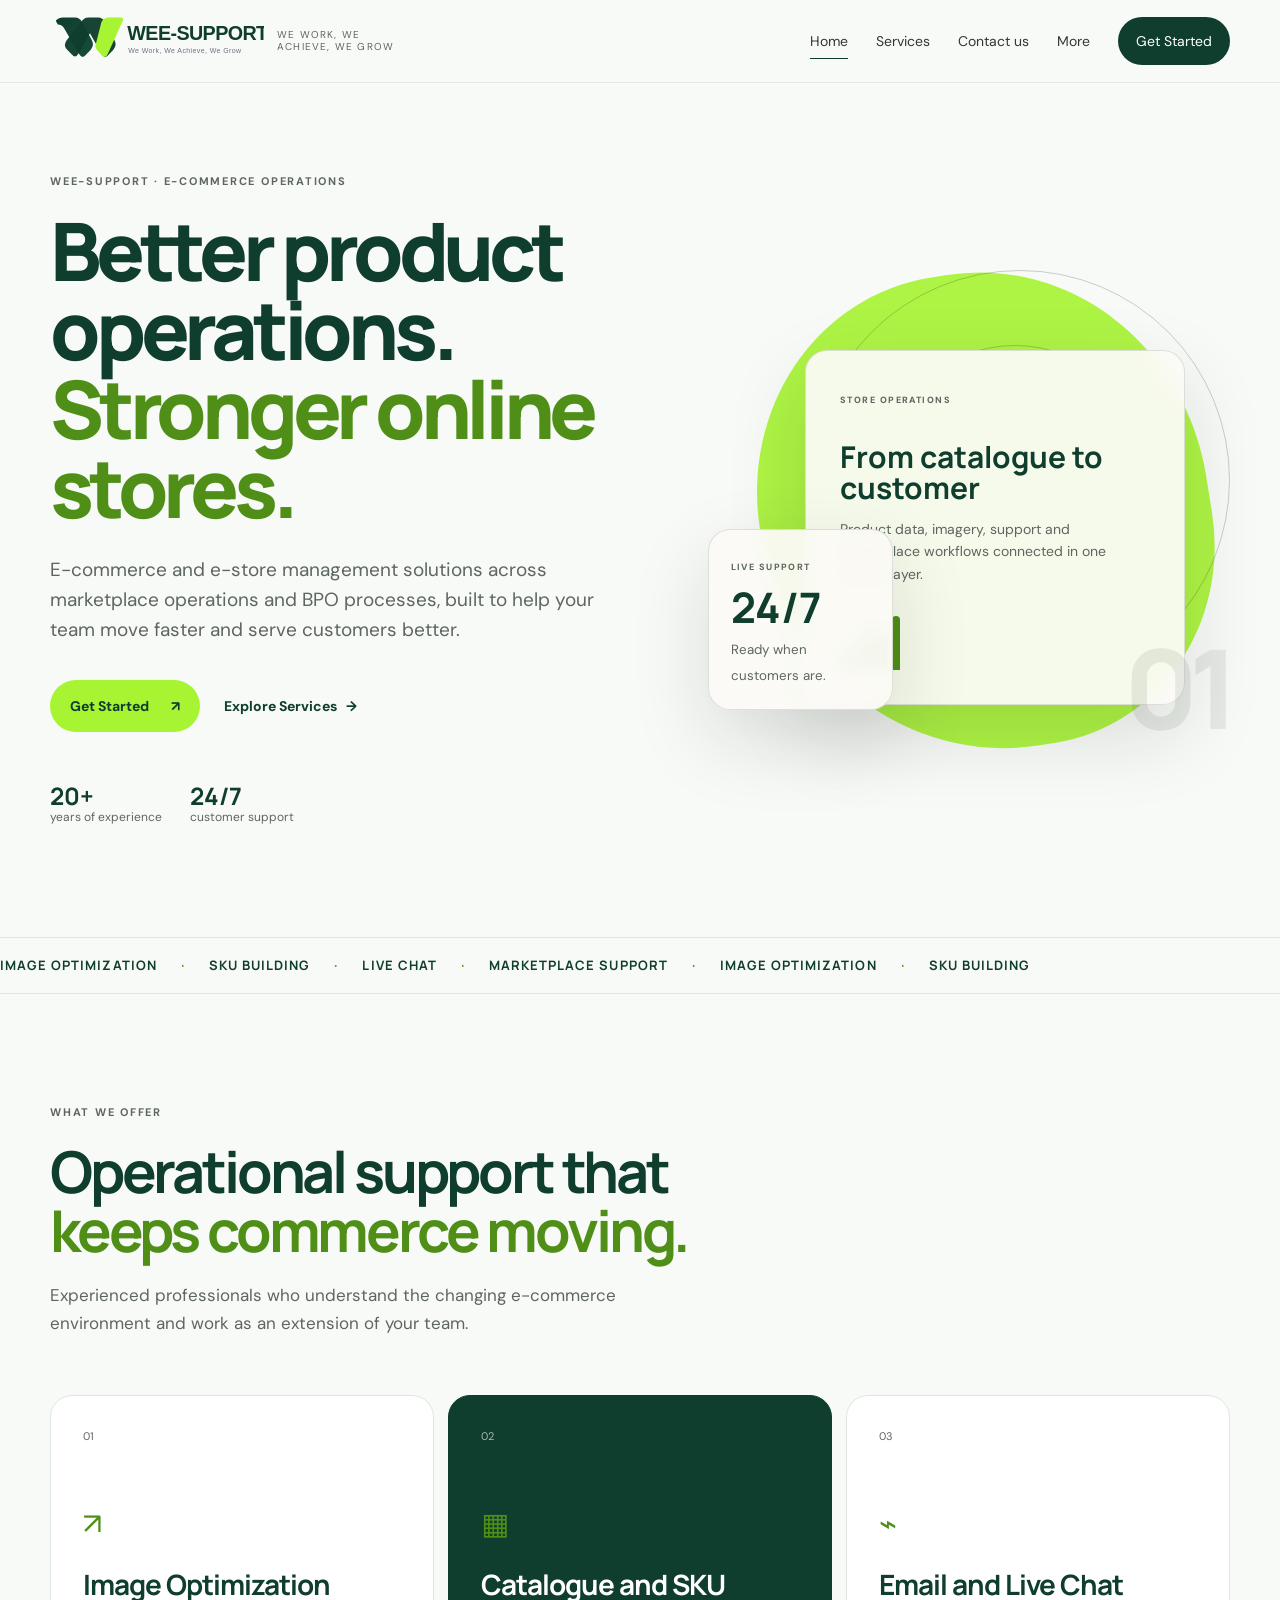
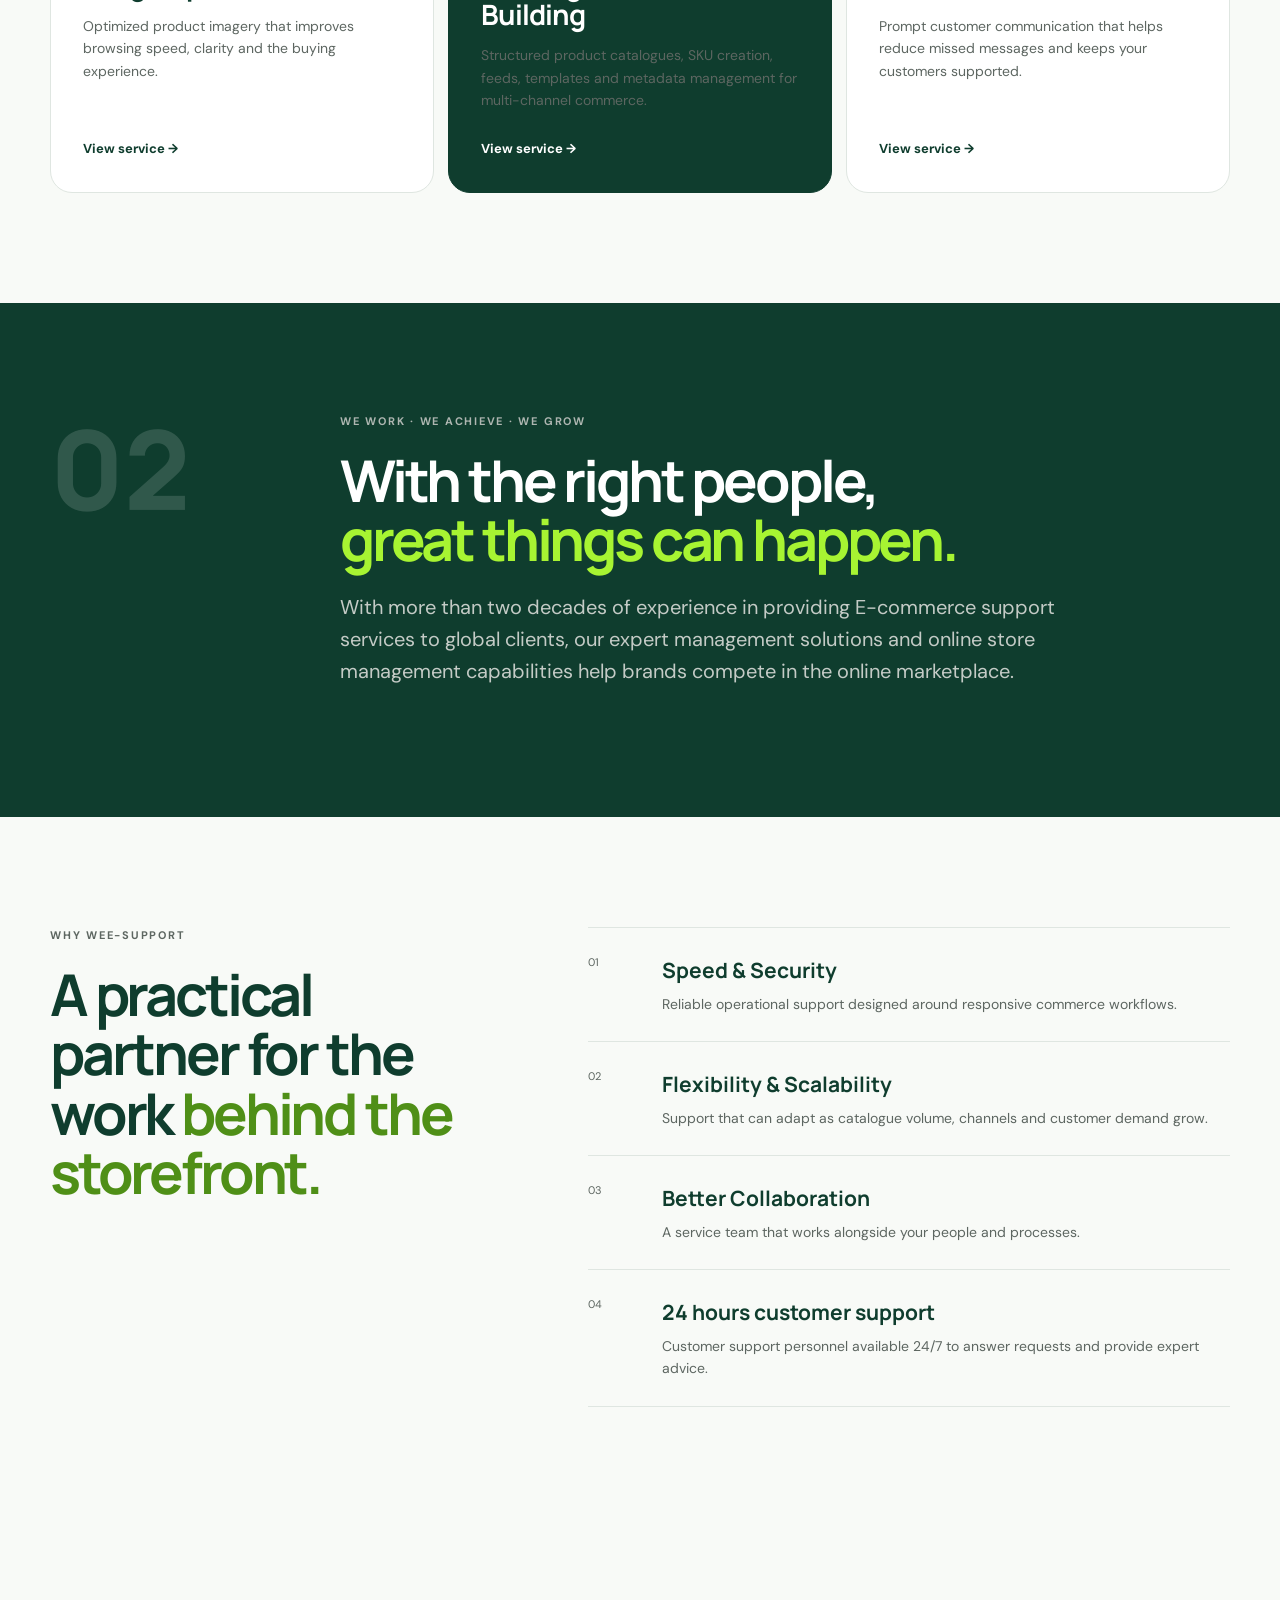
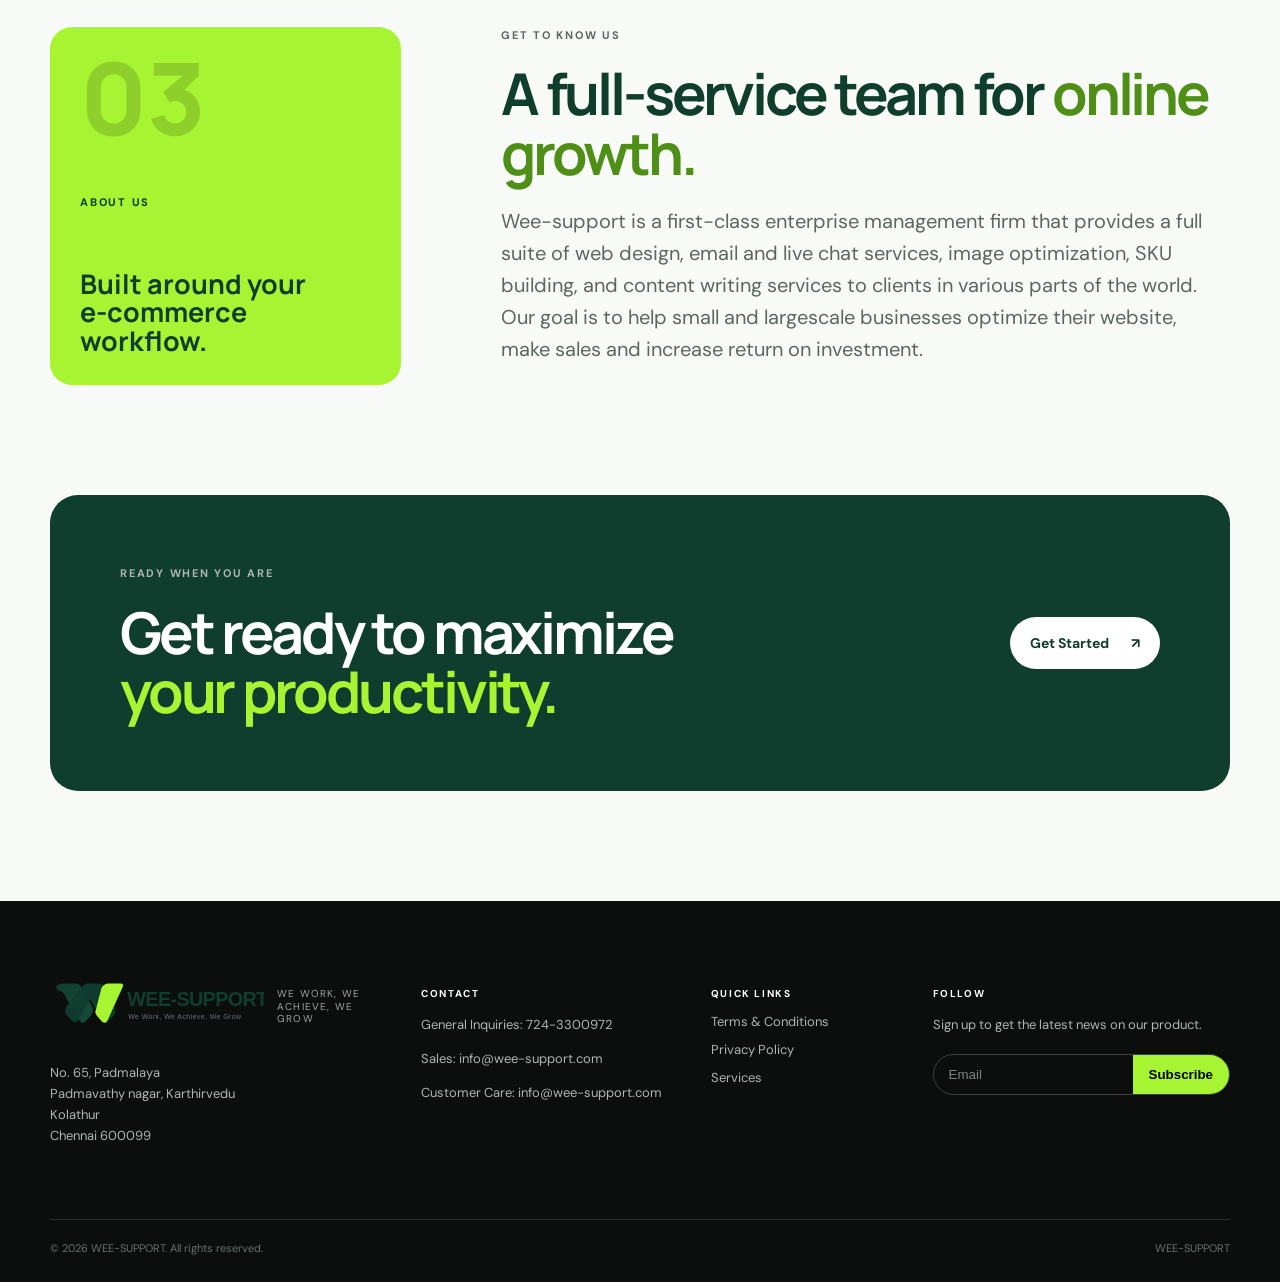
==== commit f6c4077f: "Add local brand assets and logo refresh This change replaces the Wix-hosted logo with local SVG bran" ====
--- a/index.html
+++ b/index.html
@@ -3,6 +3,7 @@
 <head>
   <meta charset="utf-8">
   <meta name="viewport" content="width=device-width,initial-scale=1">
+  <link rel="icon" href="assets/brand/favicon.svg" type="image/svg+xml">
   <meta name="description" content="WEE-SUPPORT provides e-commerce operations, catalogue and SKU management, image optimization, email and live chat support.">
   <meta property="og:title" content="WEE-SUPPORT | E-commerce Operations Support">
   <meta property="og:description" content="E-commerce operations, catalogue and SKU management, image optimization, and customer support.">
@@ -14,7 +15,7 @@
 <header class="site-header" data-header>
   <div class="container nav-wrap">
     <a class="brand" href="index.html" aria-label="WEE-SUPPORT home">
-      <img src="https://static.wixstatic.com/media/6db980_8ded39628d794db2bba5e953d2e5617b~mv2.png/v1/fill/w_114,h_39,al_c,q_85,usm_0.66_1.00_0.01,enc_avif,quality_auto/We%20E-Support_final%20logo_edited_edited.png" alt="WEE-SUPPORT">
+      <img src="assets/brand/wee-support-logo.svg" alt="WEE-SUPPORT">
       <span>We Work, We Achieve, We Grow</span>
     </a>
     <nav aria-label="Primary navigation">
@@ -73,6 +74,6 @@
 <section class="cta section-pad" id="contact"><div class="container cta-inner reveal"><div><p class="eyebrow">READY WHEN YOU ARE</p><h2>Get ready to maximize<br><em>your productivity.</em></h2></div><a class="button button-light" href="mailto:info@wee-support.com">Get Started <span>↗</span></a></div></section>
 </main>
 
-<footer class="site-footer"><div class="container footer-grid"><div><a class="brand footer-brand" href="index.html"><img src="https://static.wixstatic.com/media/6db980_8ded39628d794db2bba5e953d2e5617b~mv2.png/v1/fill/w_114,h_39,al_c,q_85,usm_0.66_1.00_0.01,enc_avif,quality_auto/We%20E-Support_final%20logo_edited_edited.png" alt="WEE-SUPPORT"><span>We Work, We Achieve, We Grow</span></a><p class="address">No. 65, Padmalaya<br>Padmavathy nagar, Karthirvedu<br>Kolathur<br>Chennai 600099</p></div><div><p class="footer-label">Contact</p><p>General Inquiries: 724-3300972</p><p>Sales: <a href="mailto:info@wee-support.com">info@wee-support.com</a></p><p>Customer Care: <a href="mailto:info@wee-support.com">info@wee-support.com</a></p></div><div><p class="footer-label">Quick Links</p><a href="#contact">Terms & Conditions</a><a href="#contact">Privacy Policy</a><a href="services-1.html">Services</a></div><div><p class="footer-label">Follow</p><p>Sign up to get the latest news on our product.</p><form class="subscribe" action="#" method="post" onsubmit="return false"><label class="sr-only" for="email">Email</label><input id="email" name="email" type="email" placeholder="Email" autocomplete="email" required><button type="submit">Subscribe</button></form><p class="subscribe-status" aria-live="polite"></p></div></div><div class="container footer-bottom"><span>© 2026 WEE-SUPPORT. All rights reserved.</span><span>WEE-SUPPORT</span></div></footer>
+<footer class="site-footer"><div class="container footer-grid"><div><a class="brand footer-brand" href="index.html"><img src="assets/brand/wee-support-logo.svg" alt="WEE-SUPPORT"><span>We Work, We Achieve, We Grow</span></a><p class="address">No. 65, Padmalaya<br>Padmavathy nagar, Karthirvedu<br>Kolathur<br>Chennai 600099</p></div><div><p class="footer-label">Contact</p><p>General Inquiries: 724-3300972</p><p>Sales: <a href="mailto:info@wee-support.com">info@wee-support.com</a></p><p>Customer Care: <a href="mailto:info@wee-support.com">info@wee-support.com</a></p></div><div><p class="footer-label">Quick Links</p><a href="#contact">Terms & Conditions</a><a href="#contact">Privacy Policy</a><a href="services-1.html">Services</a></div><div><p class="footer-label">Follow</p><p>Sign up to get the latest news on our product.</p><form class="subscribe" action="#" method="post" onsubmit="return false"><label class="sr-only" for="email">Email</label><input id="email" name="email" type="email" placeholder="Email" autocomplete="email" required><button type="submit">Subscribe</button></form><p class="subscribe-status" aria-live="polite"></p></div></div><div class="container footer-bottom"><span>© 2026 WEE-SUPPORT. All rights reserved.</span><span>WEE-SUPPORT</span></div></footer>
 <script src="script.js"></script>
 </body></html>
--- a/styles.css
+++ b/styles.css
@@ -1,7 +1,7 @@
 @import url('https://fonts.googleapis.com/css2?family=DM+Sans:wght@400;500;600;700&family=Manrope:wght@500;600;700;800&display=swap');
-:root{--ink:#101513;--muted:#5d6661;--paper:#f4f3ee;--card:#fbfaf6;--line:#d9d8d1;--accent:#a6c63b;--accent-dark:#7f9f1d;--radius:20px;--display:'Manrope',system-ui,sans-serif;--body:'DM Sans',system-ui,sans-serif;--container:1180px}
-*{box-sizing:border-box}html{scroll-behavior:smooth}body{margin:0;background:var(--paper);color:var(--ink);font-family:var(--body);line-height:1.6}a{color:inherit;text-decoration:none}img{max-width:100%;display:block}.container{width:min(calc(100% - 48px),var(--container));margin:auto}.section-pad{padding:110px 0}.site-header{position:sticky;top:0;z-index:20;background:rgba(244,243,238,.9);backdrop-filter:blur(18px);border-bottom:1px solid rgba(16,21,19,.08)}.nav-wrap{min-height:82px;display:flex;align-items:center;justify-content:space-between;gap:30px}.brand{display:flex;align-items:center;gap:13px}.brand img{width:114px;height:39px;object-fit:contain}.brand span{font-size:10px;line-height:1.25;letter-spacing:.12em;text-transform:uppercase;color:var(--muted);max-width:120px}.site-header nav{display:flex;align-items:center;gap:28px;font-size:14px}.site-header nav>a:not(.nav-cta),.more-menu summary{position:relative;color:#313834;cursor:pointer}.site-header nav>a:not(.nav-cta):after{content:'';position:absolute;left:0;bottom:-7px;width:100%;height:1px;background:var(--ink);transform:scaleX(0);transform-origin:right;transition:.35s}.site-header nav>a:hover:after,.site-header nav>a.active:after{transform:scaleX(1);transform-origin:left}.nav-cta{background:var(--ink);color:white!important;padding:13px 18px;border-radius:999px}.more-menu{position:relative}.more-menu summary{list-style:none}.more-menu summary::-webkit-details-marker{display:none}.more-menu div{position:absolute;right:0;top:30px;background:var(--card);border:1px solid var(--line);border-radius:14px;padding:8px;min-width:150px;box-shadow:0 18px 45px rgba(0,0,0,.08)}.more-menu div a{display:block;padding:9px 10px;border-radius:8px}.more-menu div a:hover{background:var(--paper)}.hero{padding-top:90px;overflow:hidden}.hero-grid{display:grid;grid-template-columns:1.05fr .95fr;gap:80px;align-items:center}.eyebrow{font-size:11px;font-weight:700;letter-spacing:.16em;color:var(--muted);margin:0 0 20px}.hero h1,.page-hero h1{font-family:var(--display);font-size:clamp(48px,6.3vw,88px);line-height:.98;letter-spacing:-.065em;margin:0 0 28px;font-weight:800}.hero h1 em,.page-hero h1 em,h2 em{font-style:normal;color:var(--accent-dark)}.lede{font-size:19px;color:var(--muted);max-width:650px}.actions{display:flex;align-items:center;gap:24px;margin-top:34px}.button{display:inline-flex;align-items:center;gap:22px;padding:15px 20px;border-radius:999px;font-weight:700;font-size:14px;transition:transform .25s,background .25s}.button:hover{transform:translateY(-3px)}.button-primary{background:var(--accent);color:var(--ink)}.button-dark{background:var(--ink);color:#fff}.button-light{background:#fff;color:var(--ink)}.text-link{font-weight:700;font-size:14px}.text-link span{display:inline-block;margin-left:6px;transition:.25s}.text-link:hover span{transform:translateX(5px)}.proof-row{display:flex;gap:28px;margin-top:52px;color:var(--muted);font-size:12px}.proof-row strong{display:block;color:var(--ink);font-family:var(--display);font-size:24px;line-height:1}.hero-art{min-height:570px;position:relative}.hero-art:before{content:'';position:absolute;inset:10% 4% 6% 10%;border-radius:48% 52% 44% 56%;background:var(--accent);opacity:.9;transform:rotate(-9deg)}.orbit{position:absolute;border:1px solid rgba(16,21,19,.2);border-radius:50%}.orbit-a{width:420px;height:420px;right:0;top:55px}.orbit-b{width:270px;height:270px;right:80px;top:130px}.hero-card{position:absolute;background:rgba(251,250,246,.94);border:1px solid rgba(16,21,19,.12);box-shadow:0 30px 80px rgba(16,21,19,.13);border-radius:var(--radius);backdrop-filter:blur(8px)}.card-main{width:380px;right:45px;top:135px;padding:34px}.mini-label,.card-float span{font-size:9px;letter-spacing:.16em;font-weight:800;color:var(--muted)}.card-main strong{display:block;font-family:var(--display);font-size:30px;line-height:1.05;margin:30px 0 14px}.card-main p{color:var(--muted);font-size:14px}.signal{display:flex;align-items:flex-end;gap:5px;height:60px;margin-top:25px}.signal i{width:8px;border-radius:5px 5px 0 0;background:var(--accent-dark)}.signal i:nth-child(1){height:20%}.signal i:nth-child(2){height:45%}.signal i:nth-child(3){height:70%}.signal i:nth-child(4){height:55%}.signal i:nth-child(5){height:90%}.card-float{left:0;bottom:75px;padding:22px;width:185px}.card-float strong{display:block;font-family:var(--display);font-size:42px;line-height:1;margin:8px 0}.card-float small{color:var(--muted)}.hero-number{position:absolute;right:0;bottom:10px;font-family:var(--display);font-size:110px;font-weight:800;letter-spacing:-.08em;color:rgba(16,21,19,.08)}.marquee-band{overflow:hidden;white-space:nowrap;border-top:1px solid var(--line);border-bottom:1px solid var(--line);padding:17px 0;font-family:var(--display);font-size:13px;font-weight:700;letter-spacing:.08em}.marquee-band div{animation:marquee 24s linear infinite}.marquee-band b{color:var(--accent-dark);margin:0 20px}@keyframes marquee{to{transform:translateX(-30%)}}h2{font-family:var(--display);font-size:clamp(38px,4.5vw,64px);line-height:1.03;letter-spacing:-.055em;margin:0 0 22px}.section-heading{max-width:750px}.section-heading>p:last-child{color:var(--muted);font-size:17px;max-width:600px}.service-grid{display:grid;grid-template-columns:repeat(3,1fr);gap:14px;margin-top:58px}.service-card{position:relative;min-height:380px;padding:32px;background:var(--card);border:1px solid var(--line);border-radius:var(--radius);display:flex;flex-direction:column;transition:transform .35s,box-shadow .35s}.service-card:hover{transform:translateY(-8px);box-shadow:0 25px 60px rgba(16,21,19,.09)}.service-featured{background:var(--ink);color:#fff;border-color:var(--ink);transform:translateY(-24px)}.service-featured:hover{transform:translateY(-32px)}.service-no{font-size:11px;color:var(--muted)}.service-featured .service-no,.service-featured p{color:#aeb6b1}.service-icon{margin:55px 0 22px;font-size:30px;color:var(--accent-dark)}.service-card h3{font-family:var(--display);font-size:28px;line-height:1.05;margin:0 0 15px;letter-spacing:-.035em}.service-card p{color:var(--muted);font-size:14px;margin:0}.service-arrow{margin-top:auto;padding-top:28px;font-size:13px;font-weight:700}.statement{background:var(--ink);color:white}.statement-grid{display:grid;grid-template-columns:220px 1fr;gap:70px}.statement .eyebrow{color:#aeb6b1}.statement h2 em{color:var(--accent)}.statement-mark,.detail-no{font-family:var(--display);font-size:110px;font-weight:800;line-height:1;color:rgba(255,255,255,.14)}.large-copy{font-size:20px;color:var(--muted);max-width:760px}.statement .large-copy{color:#c4cbc6}.capability-grid{display:grid;grid-template-columns:.8fr 1.2fr;gap:110px}.cap-list{border-top:1px solid var(--line)}.cap{display:grid;grid-template-columns:50px 1fr;gap:24px;padding:26px 0;border-bottom:1px solid var(--line)}.cap>span{font-size:11px;color:var(--muted)}.cap h3{font-family:var(--display);font-size:21px;margin:0 0 5px}.cap p{color:var(--muted);margin:0;font-size:14px}.testimonial{background:#e8e8df}.testimonial-grid{display:grid;grid-template-columns:180px 1fr;gap:60px}.quote-mark{font-family:Georgia,serif;font-size:150px;line-height:.6;color:var(--accent-dark)}blockquote{font-family:var(--display);font-weight:600;font-size:clamp(28px,4vw,52px);line-height:1.12;letter-spacing:-.045em;margin:0 0 28px;max-width:900px}cite{font-style:normal;color:var(--muted);font-size:13px}.about-grid{display:grid;grid-template-columns:.65fr 1.35fr;gap:100px}.about-panel{background:var(--accent);border-radius:var(--radius);min-height:350px;padding:30px;display:flex;flex-direction:column;justify-content:space-between}.about-panel span{font-family:var(--display);font-size:100px;font-weight:800;line-height:.8;color:rgba(16,21,19,.16)}.about-panel p{font-size:11px;font-weight:800;letter-spacing:.16em}.about-panel strong{font-family:var(--display);font-size:27px;line-height:1.05}.cta{padding-top:0}.cta-inner{background:var(--ink);color:white;border-radius:28px;padding:70px;display:flex;justify-content:space-between;align-items:center;gap:30px}.cta .eyebrow{color:#aeb6b1}.cta h2{margin:0}.cta h2 em{color:var(--accent)}.site-footer{background:#0b0e0d;color:white;padding:75px 0 24px}.footer-grid{display:grid;grid-template-columns:1.2fr .9fr .65fr 1fr;gap:45px}.footer-brand{margin-bottom:25px}.footer-brand span{color:#9ea6a1}.address,.site-footer p,.site-footer a{color:#aeb6b1;font-size:13px}.footer-label{font-size:10px!important;letter-spacing:.16em;text-transform:uppercase;color:white!important;font-weight:700}.site-footer> .container>div a:not(.brand):hover{color:white}.footer-grid>div:nth-child(3) a{display:block;margin:7px 0}.subscribe{display:flex;border:1px solid #3b423e;border-radius:999px;overflow:hidden;margin-top:18px}.subscribe input{min-width:0;flex:1;background:transparent;border:0;outline:0;color:white;padding:12px 15px}.subscribe input::placeholder{color:#7e8782}.subscribe button{border:0;background:var(--accent);padding:0 16px;font-weight:700}.subscribe-status{min-height:20px}.footer-bottom{border-top:1px solid #292e2b;margin-top:60px;padding-top:20px;display:flex;justify-content:space-between;color:#69716c;font-size:11px}.page-hero{padding-top:95px;padding-bottom:70px}.page-hero-grid{display:flex;justify-content:space-between;gap:50px}.page-index{font-family:var(--display);font-size:18px;font-weight:700;color:var(--muted)}.service-detail{border-top:1px solid var(--line)}.service-detail.alt{background:#e9e8df}.detail-grid{display:grid;grid-template-columns:180px 1fr;gap:75px}.detail-grid h2{max-width:850px}.detail-grid p:not(.eyebrow){max-width:850px;color:var(--muted);font-size:16px}.detail-grid .large-copy{font-size:22px}.detail-no{color:rgba(16,21,19,.12)}.pricing{padding-top:40px}.pricing-grid{display:grid;grid-template-columns:repeat(3,1fr);gap:16px}.price-card{position:relative;background:var(--card);border:1px solid var(--line);border-radius:var(--radius);padding:35px;min-height:500px}.price-card.featured{background:var(--ink);color:white;border-color:var(--ink);transform:translateY(-20px)}.price-card .eyebrow{color:var(--muted)}.price-card.featured .eyebrow,.price-card.featured>p{color:#aeb6b1}.price-card h2{font-size:38px}.price{font-family:var(--display);font-size:58px;font-weight:800;letter-spacing:-.06em;margin:20px 0 5px}.price-card>p{color:var(--muted);font-size:13px}.price-card .button{margin:25px 0}.price-card ul{padding:20px 0 0;margin:0;border-top:1px solid var(--line);list-style:none;color:var(--muted);font-size:13px}.price-card.featured ul{border-color:#353b38;color:#aeb6b1}.price-card li{padding:7px 0}.badge{position:absolute;right:22px;top:22px;background:var(--accent);color:var(--ink);font-size:9px;font-weight:800;padding:7px 9px;border-radius:999px}.sr-only{position:absolute;width:1px;height:1px;padding:0;margin:-1px;overflow:hidden;clip:rect(0,0,0,0);white-space:nowrap;border:0}
+:root{--ink:#0f3d2e;--muted:#5d6661;--paper:#f8faf7;--card:#ffffff;--line:#dfe6e1;--accent:#a7f432;--accent-dark:#4f8f17;--radius:22px;--display:'Manrope',system-ui,sans-serif;--body:'Inter','DM Sans',system-ui,sans-serif;--container:1180px}
+*{box-sizing:border-box}html{scroll-behavior:smooth}body{margin:0;background:var(--paper);color:var(--ink);font-family:var(--body);line-height:1.6}a{color:inherit;text-decoration:none}img{max-width:100%;display:block}.container{width:min(calc(100% - 48px),var(--container));margin:auto}.section-pad{padding:110px 0}.site-header{position:sticky;top:0;z-index:20;background:rgba(248,250,247,.92);backdrop-filter:blur(18px);border-bottom:1px solid rgba(16,21,19,.08)}.nav-wrap{min-height:82px;display:flex;align-items:center;justify-content:space-between;gap:30px}.brand{display:flex;align-items:center;gap:13px}.brand img{width:214px;height:62px;object-fit:contain;object-position:left center}.brand span{font-size:10px;line-height:1.25;letter-spacing:.12em;text-transform:uppercase;color:var(--muted);max-width:120px}.site-header nav{display:flex;align-items:center;gap:28px;font-size:14px}.site-header nav>a:not(.nav-cta),.more-menu summary{position:relative;color:#313834;cursor:pointer}.site-header nav>a:not(.nav-cta):after{content:'';position:absolute;left:0;bottom:-7px;width:100%;height:1px;background:var(--ink);transform:scaleX(0);transform-origin:right;transition:.35s}.site-header nav>a:hover:after,.site-header nav>a.active:after{transform:scaleX(1);transform-origin:left}.nav-cta{background:var(--ink);color:white!important;padding:13px 18px;border-radius:999px}.more-menu{position:relative}.more-menu summary{list-style:none}.more-menu summary::-webkit-details-marker{display:none}.more-menu div{position:absolute;right:0;top:30px;background:var(--card);border:1px solid var(--line);border-radius:14px;padding:8px;min-width:150px;box-shadow:0 18px 45px rgba(0,0,0,.08)}.more-menu div a{display:block;padding:9px 10px;border-radius:8px}.more-menu div a:hover{background:var(--paper)}.hero{padding-top:90px;overflow:hidden}.hero-grid{display:grid;grid-template-columns:1.05fr .95fr;gap:80px;align-items:center}.eyebrow{font-size:11px;font-weight:700;letter-spacing:.16em;color:var(--muted);margin:0 0 20px}.hero h1,.page-hero h1{font-family:var(--display);font-size:clamp(48px,6.3vw,88px);line-height:.98;letter-spacing:-.065em;margin:0 0 28px;font-weight:800}.hero h1 em,.page-hero h1 em,h2 em{font-style:normal;color:var(--accent-dark)}.lede{font-size:19px;color:var(--muted);max-width:650px}.actions{display:flex;align-items:center;gap:24px;margin-top:34px}.button{display:inline-flex;align-items:center;gap:22px;padding:15px 20px;border-radius:999px;font-weight:700;font-size:14px;transition:transform .25s,background .25s}.button:hover{transform:translateY(-3px)}.button-primary{background:var(--accent);color:var(--ink)}.button-dark{background:var(--ink);color:#fff}.button-light{background:#fff;color:var(--ink)}.text-link{font-weight:700;font-size:14px}.text-link span{display:inline-block;margin-left:6px;transition:.25s}.text-link:hover span{transform:translateX(5px)}.proof-row{display:flex;gap:28px;margin-top:52px;color:var(--muted);font-size:12px}.proof-row strong{display:block;color:var(--ink);font-family:var(--display);font-size:24px;line-height:1}.hero-art{min-height:570px;position:relative}.hero-art:before{content:'';position:absolute;inset:10% 4% 6% 10%;border-radius:48% 52% 44% 56%;background:var(--accent);opacity:.9;transform:rotate(-9deg)}.orbit{position:absolute;border:1px solid rgba(16,21,19,.2);border-radius:50%}.orbit-a{width:420px;height:420px;right:0;top:55px}.orbit-b{width:270px;height:270px;right:80px;top:130px}.hero-card{position:absolute;background:rgba(251,250,246,.94);border:1px solid rgba(16,21,19,.12);box-shadow:0 30px 80px rgba(16,21,19,.13);border-radius:var(--radius);backdrop-filter:blur(8px)}.card-main{width:380px;right:45px;top:135px;padding:34px}.mini-label,.card-float span{font-size:9px;letter-spacing:.16em;font-weight:800;color:var(--muted)}.card-main strong{display:block;font-family:var(--display);font-size:30px;line-height:1.05;margin:30px 0 14px}.card-main p{color:var(--muted);font-size:14px}.signal{display:flex;align-items:flex-end;gap:5px;height:60px;margin-top:25px}.signal i{width:8px;border-radius:5px 5px 0 0;background:var(--accent-dark)}.signal i:nth-child(1){height:20%}.signal i:nth-child(2){height:45%}.signal i:nth-child(3){height:70%}.signal i:nth-child(4){height:55%}.signal i:nth-child(5){height:90%}.card-float{left:0;bottom:75px;padding:22px;width:185px}.card-float strong{display:block;font-family:var(--display);font-size:42px;line-height:1;margin:8px 0}.card-float small{color:var(--muted)}.hero-number{position:absolute;right:0;bottom:10px;font-family:var(--display);font-size:110px;font-weight:800;letter-spacing:-.08em;color:rgba(16,21,19,.08)}.marquee-band{overflow:hidden;white-space:nowrap;border-top:1px solid var(--line);border-bottom:1px solid var(--line);padding:17px 0;font-family:var(--display);font-size:13px;font-weight:700;letter-spacing:.08em}.marquee-band div{animation:marquee 24s linear infinite}.marquee-band b{color:var(--accent-dark);margin:0 20px}@keyframes marquee{to{transform:translateX(-30%)}}h2{font-family:var(--display);font-size:clamp(38px,4.5vw,64px);line-height:1.03;letter-spacing:-.055em;margin:0 0 22px}.section-heading{max-width:750px}.section-heading>p:last-child{color:var(--muted);font-size:17px;max-width:600px}.service-grid{display:grid;grid-template-columns:repeat(3,1fr);gap:14px;margin-top:58px}.service-card{position:relative;min-height:380px;padding:32px;background:var(--card);border:1px solid var(--line);border-radius:var(--radius);display:flex;flex-direction:column;transition:transform .35s,box-shadow .35s}.service-card:hover{transform:translateY(-8px);box-shadow:0 25px 60px rgba(16,21,19,.09)}.service-featured{background:var(--ink);color:#fff;border-color:var(--ink);transform:translateY(-24px)}.service-featured:hover{transform:translateY(-32px)}.service-no{font-size:11px;color:var(--muted)}.service-featured .service-no,.service-featured p{color:#aeb6b1}.service-icon{margin:55px 0 22px;font-size:30px;color:var(--accent-dark)}.service-card h3{font-family:var(--display);font-size:28px;line-height:1.05;margin:0 0 15px;letter-spacing:-.035em}.service-card p{color:var(--muted);font-size:14px;margin:0}.service-arrow{margin-top:auto;padding-top:28px;font-size:13px;font-weight:700}.statement{background:var(--ink);color:white}.statement-grid{display:grid;grid-template-columns:220px 1fr;gap:70px}.statement .eyebrow{color:#aeb6b1}.statement h2 em{color:var(--accent)}.statement-mark,.detail-no{font-family:var(--display);font-size:110px;font-weight:800;line-height:1;color:rgba(255,255,255,.14)}.large-copy{font-size:20px;color:var(--muted);max-width:760px}.statement .large-copy{color:#c4cbc6}.capability-grid{display:grid;grid-template-columns:.8fr 1.2fr;gap:110px}.cap-list{border-top:1px solid var(--line)}.cap{display:grid;grid-template-columns:50px 1fr;gap:24px;padding:26px 0;border-bottom:1px solid var(--line)}.cap>span{font-size:11px;color:var(--muted)}.cap h3{font-family:var(--display);font-size:21px;margin:0 0 5px}.cap p{color:var(--muted);margin:0;font-size:14px}.testimonial{background:#e8e8df}.testimonial-grid{display:grid;grid-template-columns:180px 1fr;gap:60px}.quote-mark{font-family:Georgia,serif;font-size:150px;line-height:.6;color:var(--accent-dark)}blockquote{font-family:var(--display);font-weight:600;font-size:clamp(28px,4vw,52px);line-height:1.12;letter-spacing:-.045em;margin:0 0 28px;max-width:900px}cite{font-style:normal;color:var(--muted);font-size:13px}.about-grid{display:grid;grid-template-columns:.65fr 1.35fr;gap:100px}.about-panel{background:var(--accent);border-radius:var(--radius);min-height:350px;padding:30px;display:flex;flex-direction:column;justify-content:space-between}.about-panel span{font-family:var(--display);font-size:100px;font-weight:800;line-height:.8;color:rgba(16,21,19,.16)}.about-panel p{font-size:11px;font-weight:800;letter-spacing:.16em}.about-panel strong{font-family:var(--display);font-size:27px;line-height:1.05}.cta{padding-top:0}.cta-inner{background:var(--ink);color:white;border-radius:28px;padding:70px;display:flex;justify-content:space-between;align-items:center;gap:30px}.cta .eyebrow{color:#aeb6b1}.cta h2{margin:0}.cta h2 em{color:var(--accent)}.site-footer{background:#0b0e0d;color:white;padding:75px 0 24px}.footer-grid{display:grid;grid-template-columns:1.2fr .9fr .65fr 1fr;gap:45px}.footer-brand{margin-bottom:25px}.footer-brand span{color:#9ea6a1}.address,.site-footer p,.site-footer a{color:#aeb6b1;font-size:13px}.footer-label{font-size:10px!important;letter-spacing:.16em;text-transform:uppercase;color:white!important;font-weight:700}.site-footer> .container>div a:not(.brand):hover{color:white}.footer-grid>div:nth-child(3) a{display:block;margin:7px 0}.subscribe{display:flex;border:1px solid #3b423e;border-radius:999px;overflow:hidden;margin-top:18px}.subscribe input{min-width:0;flex:1;background:transparent;border:0;outline:0;color:white;padding:12px 15px}.subscribe input::placeholder{color:#7e8782}.subscribe button{border:0;background:var(--accent);padding:0 16px;font-weight:700}.subscribe-status{min-height:20px}.footer-bottom{border-top:1px solid #292e2b;margin-top:60px;padding-top:20px;display:flex;justify-content:space-between;color:#69716c;font-size:11px}.page-hero{padding-top:95px;padding-bottom:70px}.page-hero-grid{display:flex;justify-content:space-between;gap:50px}.page-index{font-family:var(--display);font-size:18px;font-weight:700;color:var(--muted)}.service-detail{border-top:1px solid var(--line)}.service-detail.alt{background:#e9e8df}.detail-grid{display:grid;grid-template-columns:180px 1fr;gap:75px}.detail-grid h2{max-width:850px}.detail-grid p:not(.eyebrow){max-width:850px;color:var(--muted);font-size:16px}.detail-grid .large-copy{font-size:22px}.detail-no{color:rgba(16,21,19,.12)}.pricing{padding-top:40px}.pricing-grid{display:grid;grid-template-columns:repeat(3,1fr);gap:16px}.price-card{position:relative;background:var(--card);border:1px solid var(--line);border-radius:var(--radius);padding:35px;min-height:500px}.price-card.featured{background:var(--ink);color:white;border-color:var(--ink);transform:translateY(-20px)}.price-card .eyebrow{color:var(--muted)}.price-card.featured .eyebrow,.price-card.featured>p{color:#aeb6b1}.price-card h2{font-size:38px}.price{font-family:var(--display);font-size:58px;font-weight:800;letter-spacing:-.06em;margin:20px 0 5px}.price-card>p{color:var(--muted);font-size:13px}.price-card .button{margin:25px 0}.price-card ul{padding:20px 0 0;margin:0;border-top:1px solid var(--line);list-style:none;color:var(--muted);font-size:13px}.price-card.featured ul{border-color:#353b38;color:#aeb6b1}.price-card li{padding:7px 0}.badge{position:absolute;right:22px;top:22px;background:var(--accent);color:var(--ink);font-size:9px;font-weight:800;padding:7px 9px;border-radius:999px}.sr-only{position:absolute;width:1px;height:1px;padding:0;margin:-1px;overflow:hidden;clip:rect(0,0,0,0);white-space:nowrap;border:0}
 .reveal{opacity:0;transform:translateY(22px);transition:opacity .75s ease,transform .75s cubic-bezier(.2,.7,.2,1)}.reveal.is-visible{opacity:1;transform:none}.reveal-delay{transition-delay:.12s}.reveal-delay-2{transition-delay:.22s}
 @media(max-width:900px){.site-header nav{gap:14px}.hero-grid,.capability-grid,.about-grid{grid-template-columns:1fr}.hero-art{min-height:470px}.service-grid,.pricing-grid{grid-template-columns:1fr}.service-featured,.price-card.featured{transform:none}.statement-grid,.testimonial-grid,.detail-grid{grid-template-columns:1fr;gap:30px}.statement-mark,.detail-no{font-size:70px}.footer-grid{grid-template-columns:1fr 1fr}.cta-inner{padding:45px;flex-direction:column;align-items:flex-start}}
-@media(max-width:650px){.container{width:min(calc(100% - 30px),var(--container))}.site-header .brand span{display:none}.site-header nav>a:not(.nav-cta),.more-menu{display:none}.hero{padding-top:55px}.hero h1,.page-hero h1{font-size:48px}.hero-art{min-height:390px}.card-main{width:82%;right:4%;top:75px;padding:24px}.card-float{bottom:25px;left:0}.proof-row{flex-direction:column;gap:15px}.section-pad{padding:75px 0}.footer-grid{grid-template-columns:1fr}.footer-bottom{flex-direction:column;gap:10px}.cta-inner{padding:35px 25px}.marquee-band{font-size:11px}.service-card{min-height:330px}}
+@media(max-width:650px){.container{width:min(calc(100% - 30px),var(--container))}.site-header .brand span{display:none}.brand img{width:190px;height:54px}.site-header nav>a:not(.nav-cta),.more-menu{display:none}.hero{padding-top:55px}.hero h1,.page-hero h1{font-size:48px}.hero-art{min-height:390px}.card-main{width:82%;right:4%;top:75px;padding:24px}.card-float{bottom:25px;left:0}.proof-row{flex-direction:column;gap:15px}.section-pad{padding:75px 0}.footer-grid{grid-template-columns:1fr}.footer-bottom{flex-direction:column;gap:10px}.cta-inner{padding:35px 25px}.marquee-band{font-size:11px}.service-card{min-height:330px}}
 @media(prefers-reduced-motion:reduce){html{scroll-behavior:auto}.marquee-band div{animation:none}.reveal{opacity:1;transform:none;transition:none}.button,.service-card{transition:none}}
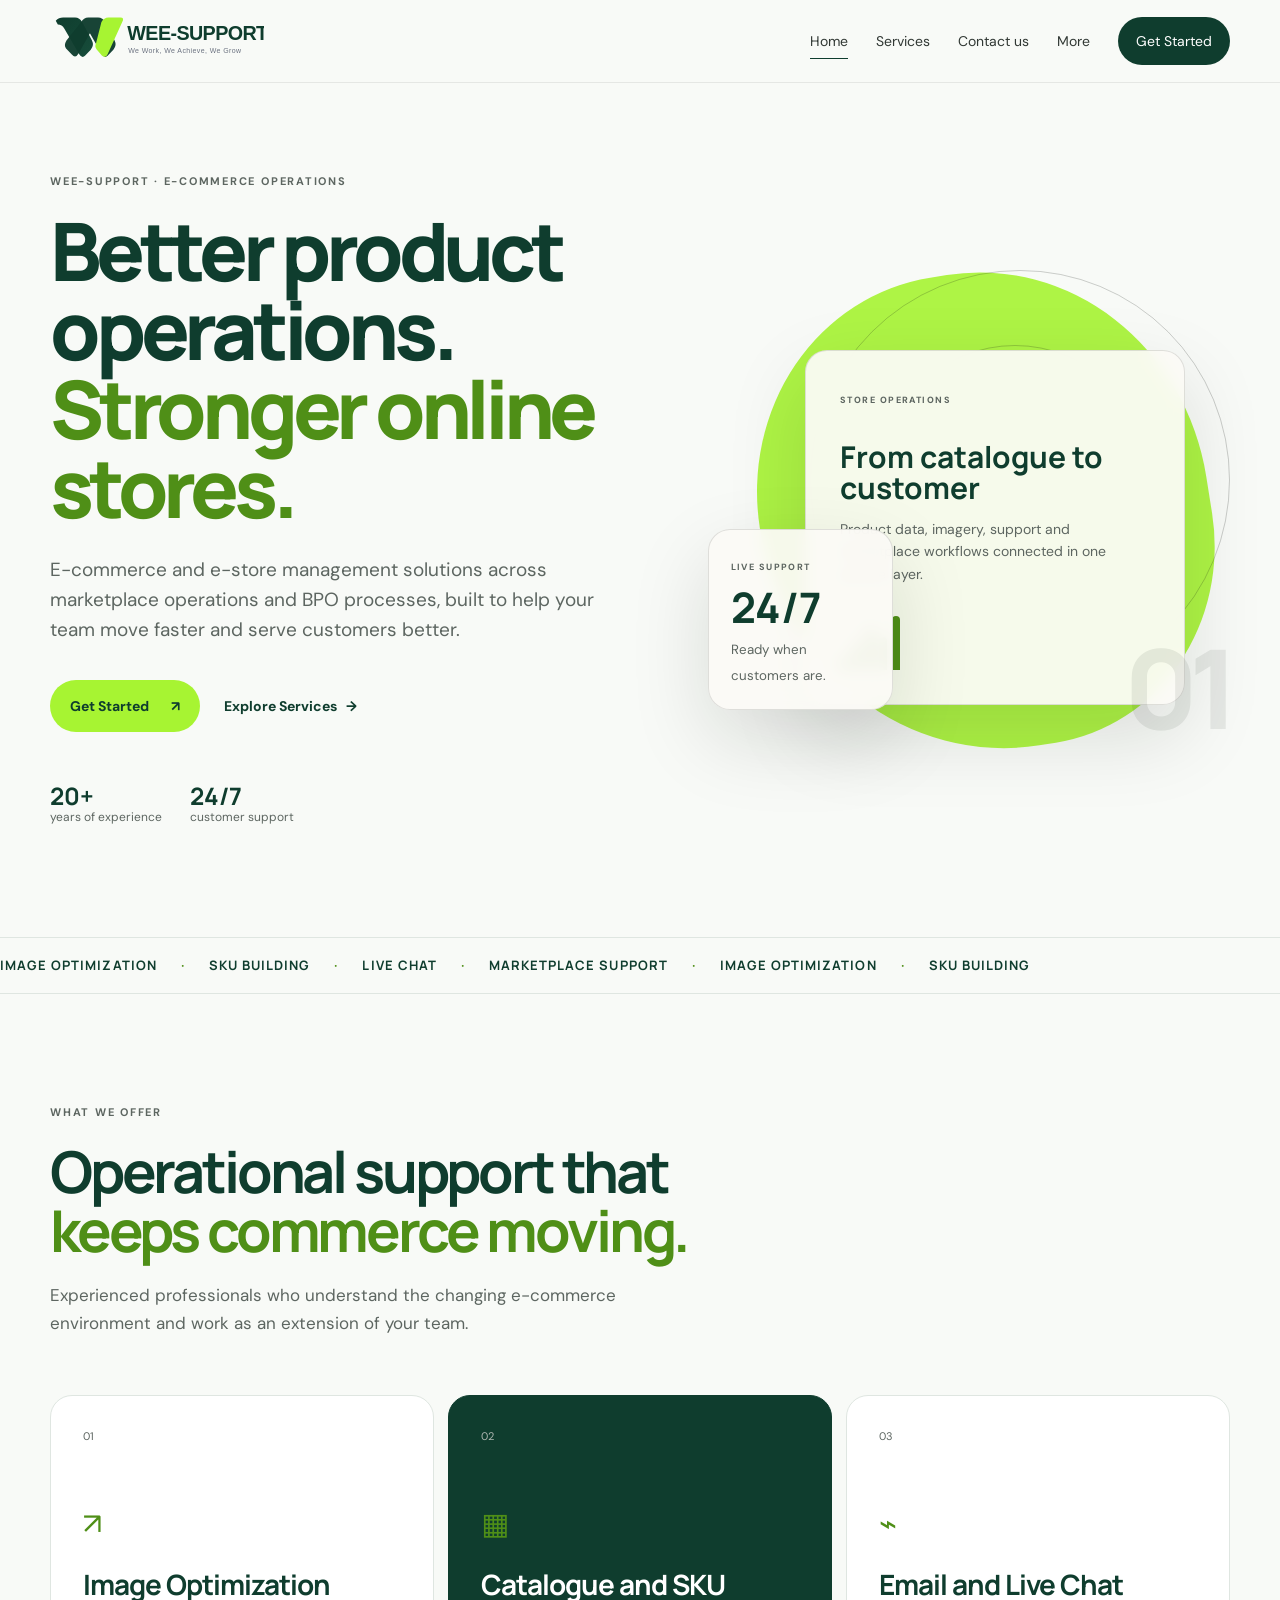
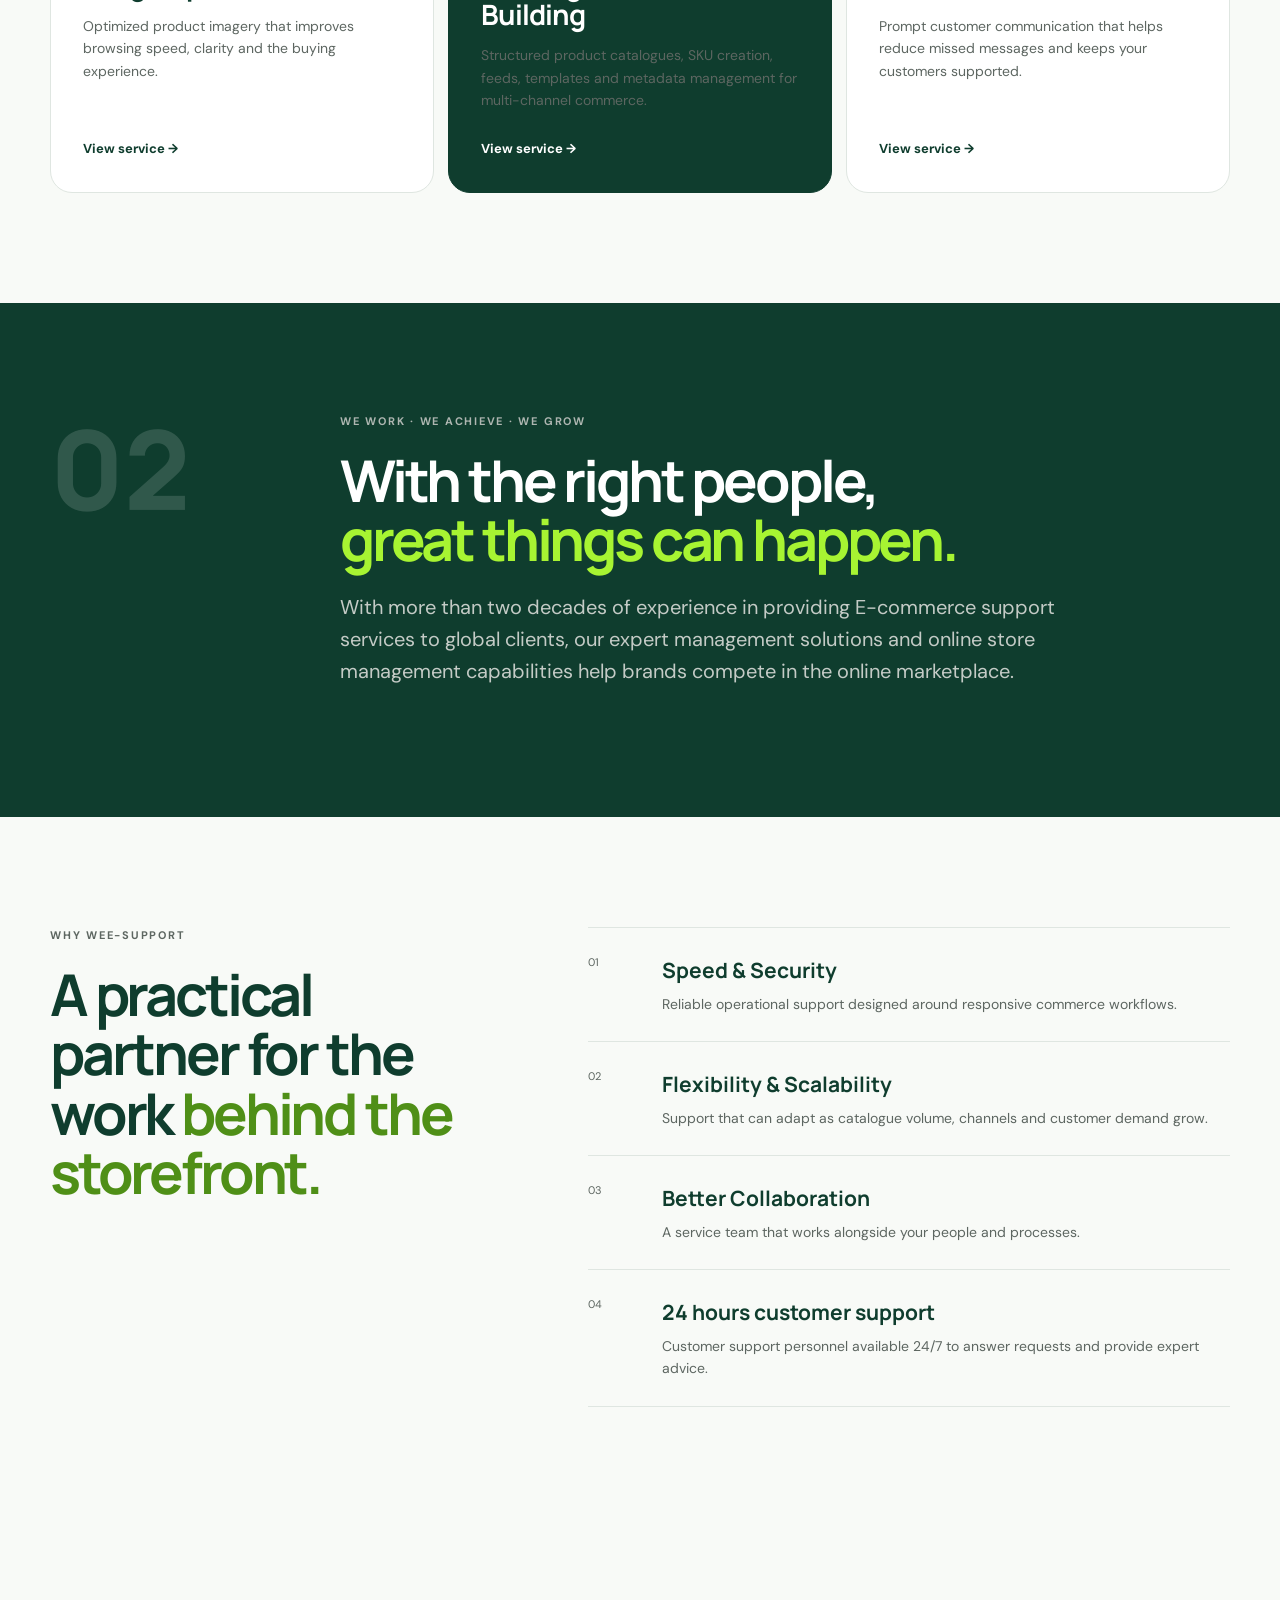
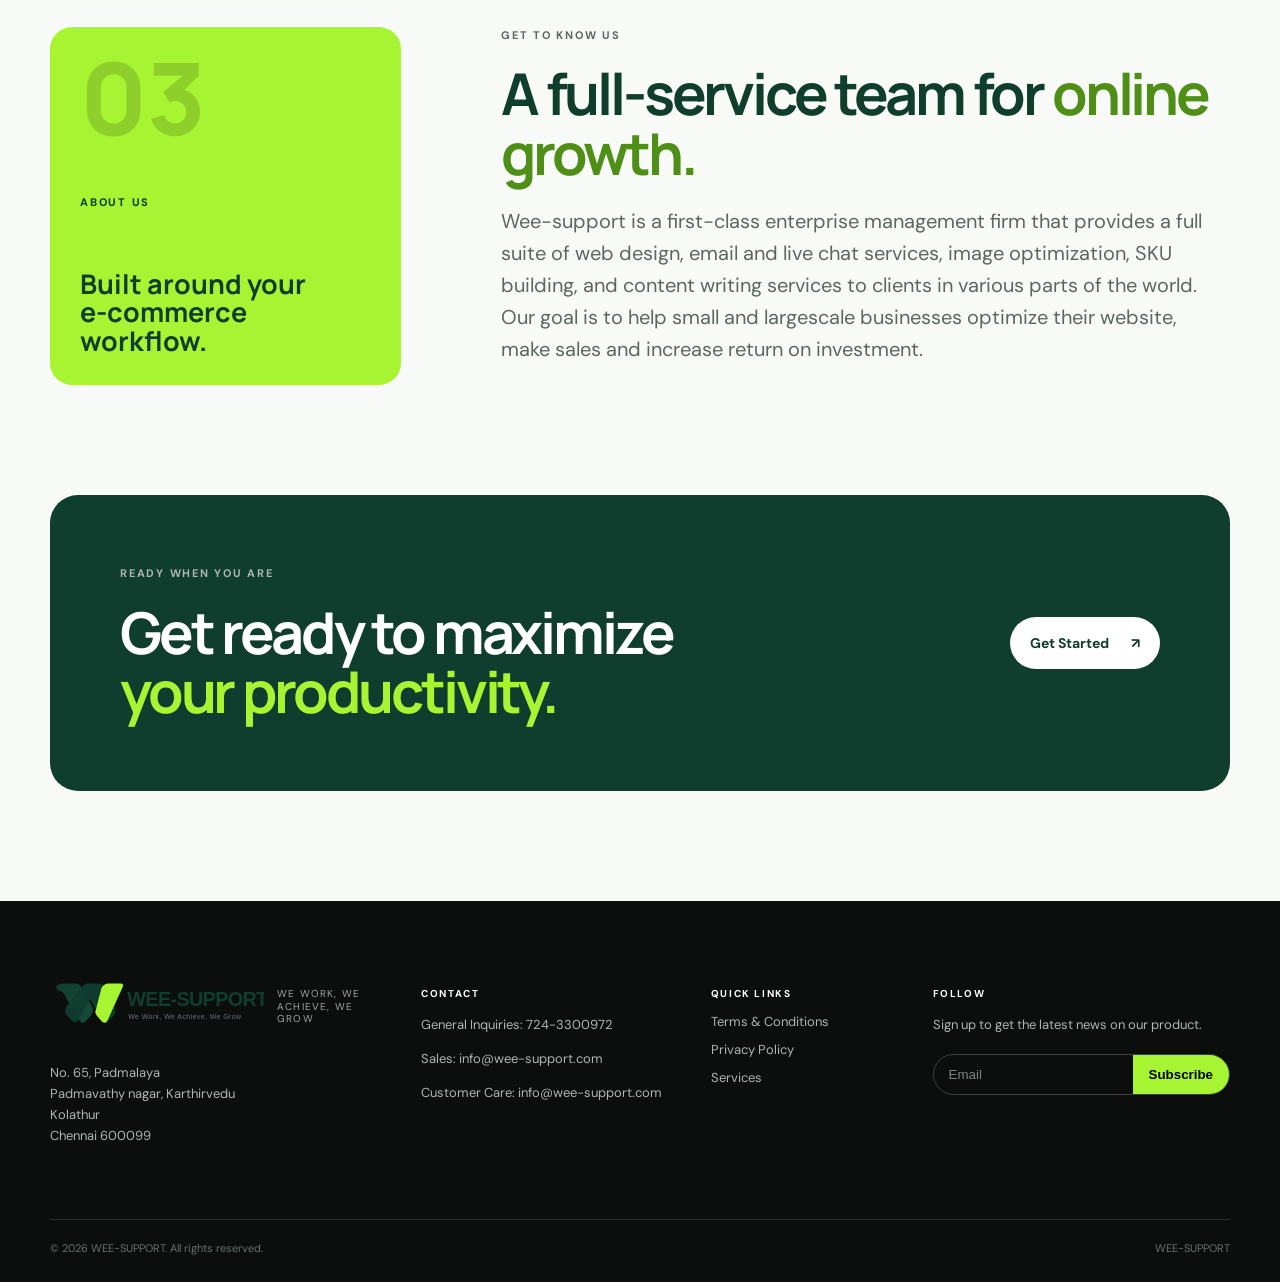
==== commit 74593cc3: "Remove brand tagline from header The site header no longer displays the brand slogan next to the WEE" ====
--- a/index.html
+++ b/index.html
@@ -16,7 +16,6 @@
   <div class="container nav-wrap">
     <a class="brand" href="index.html" aria-label="WEE-SUPPORT home">
       <img src="assets/brand/wee-support-logo.svg" alt="WEE-SUPPORT">
-      <span>We Work, We Achieve, We Grow</span>
     </a>
     <nav aria-label="Primary navigation">
       <a class="active" href="index.html">Home</a>
